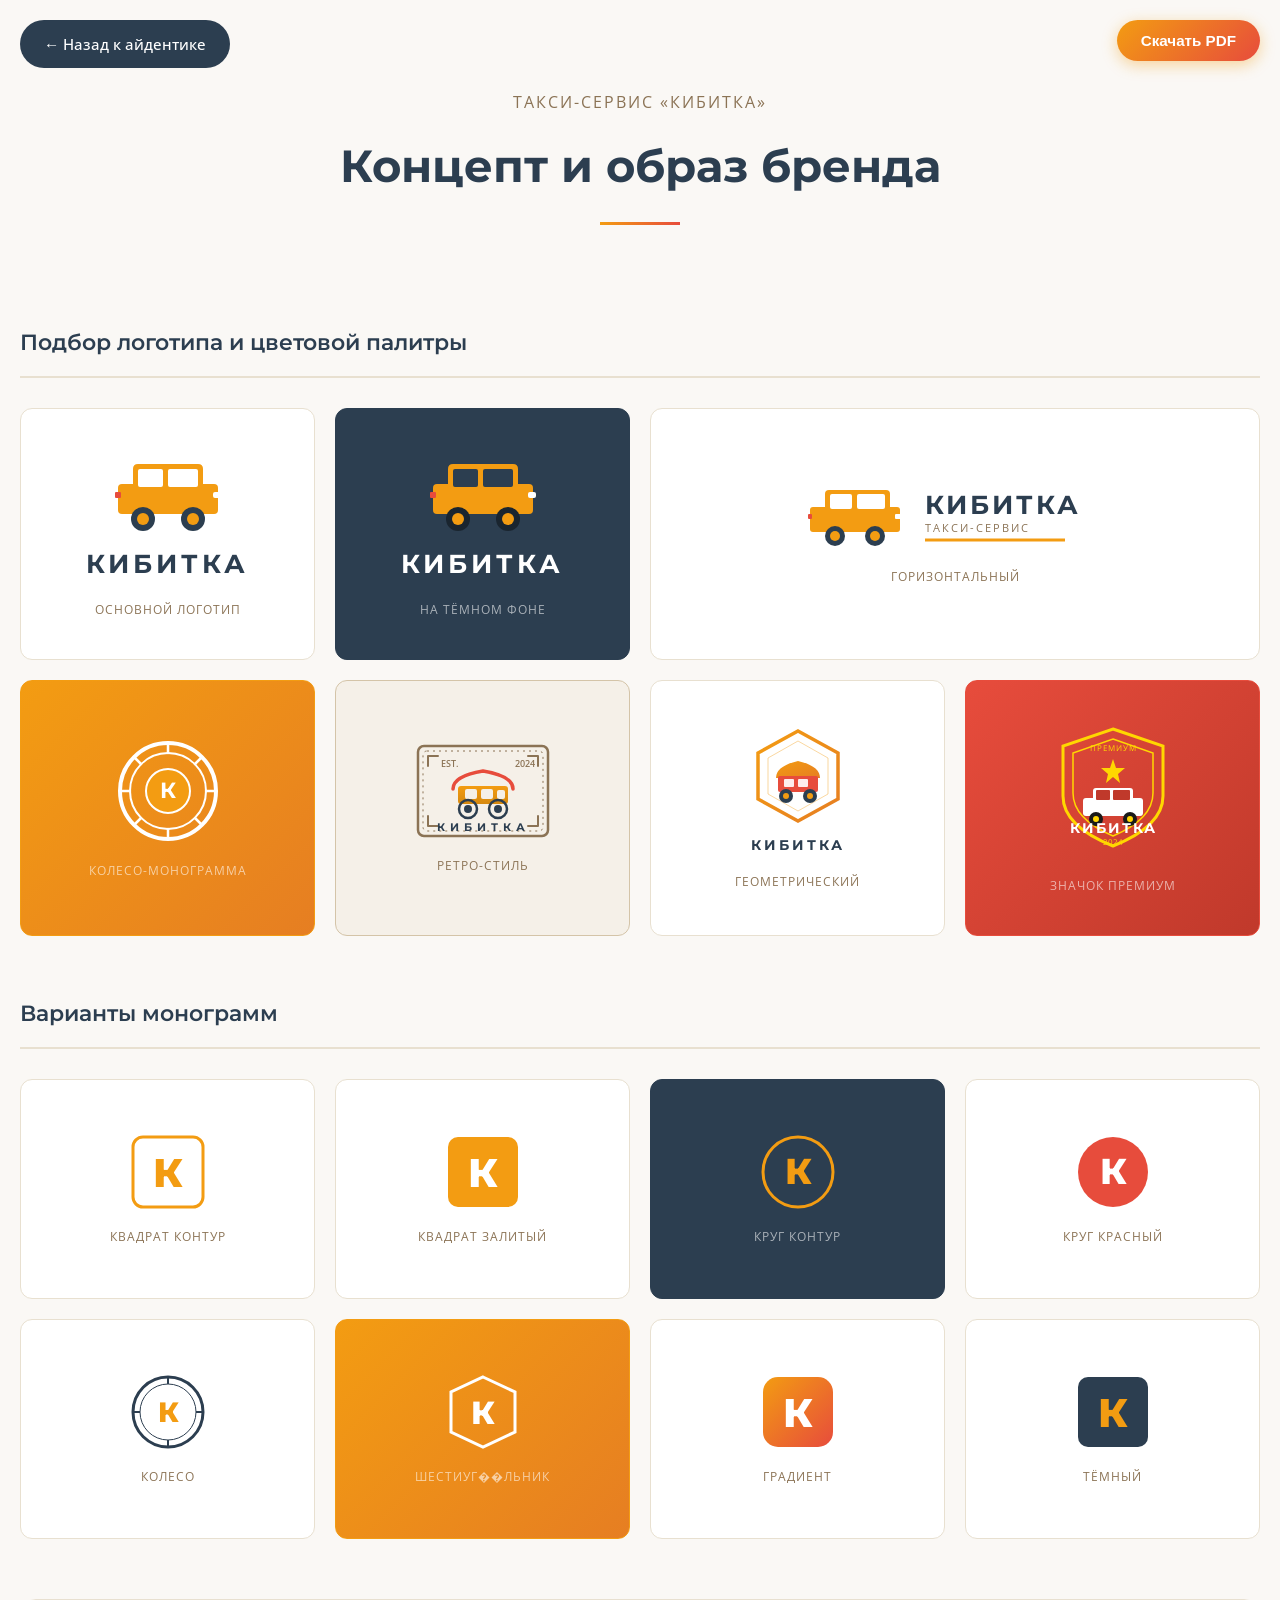
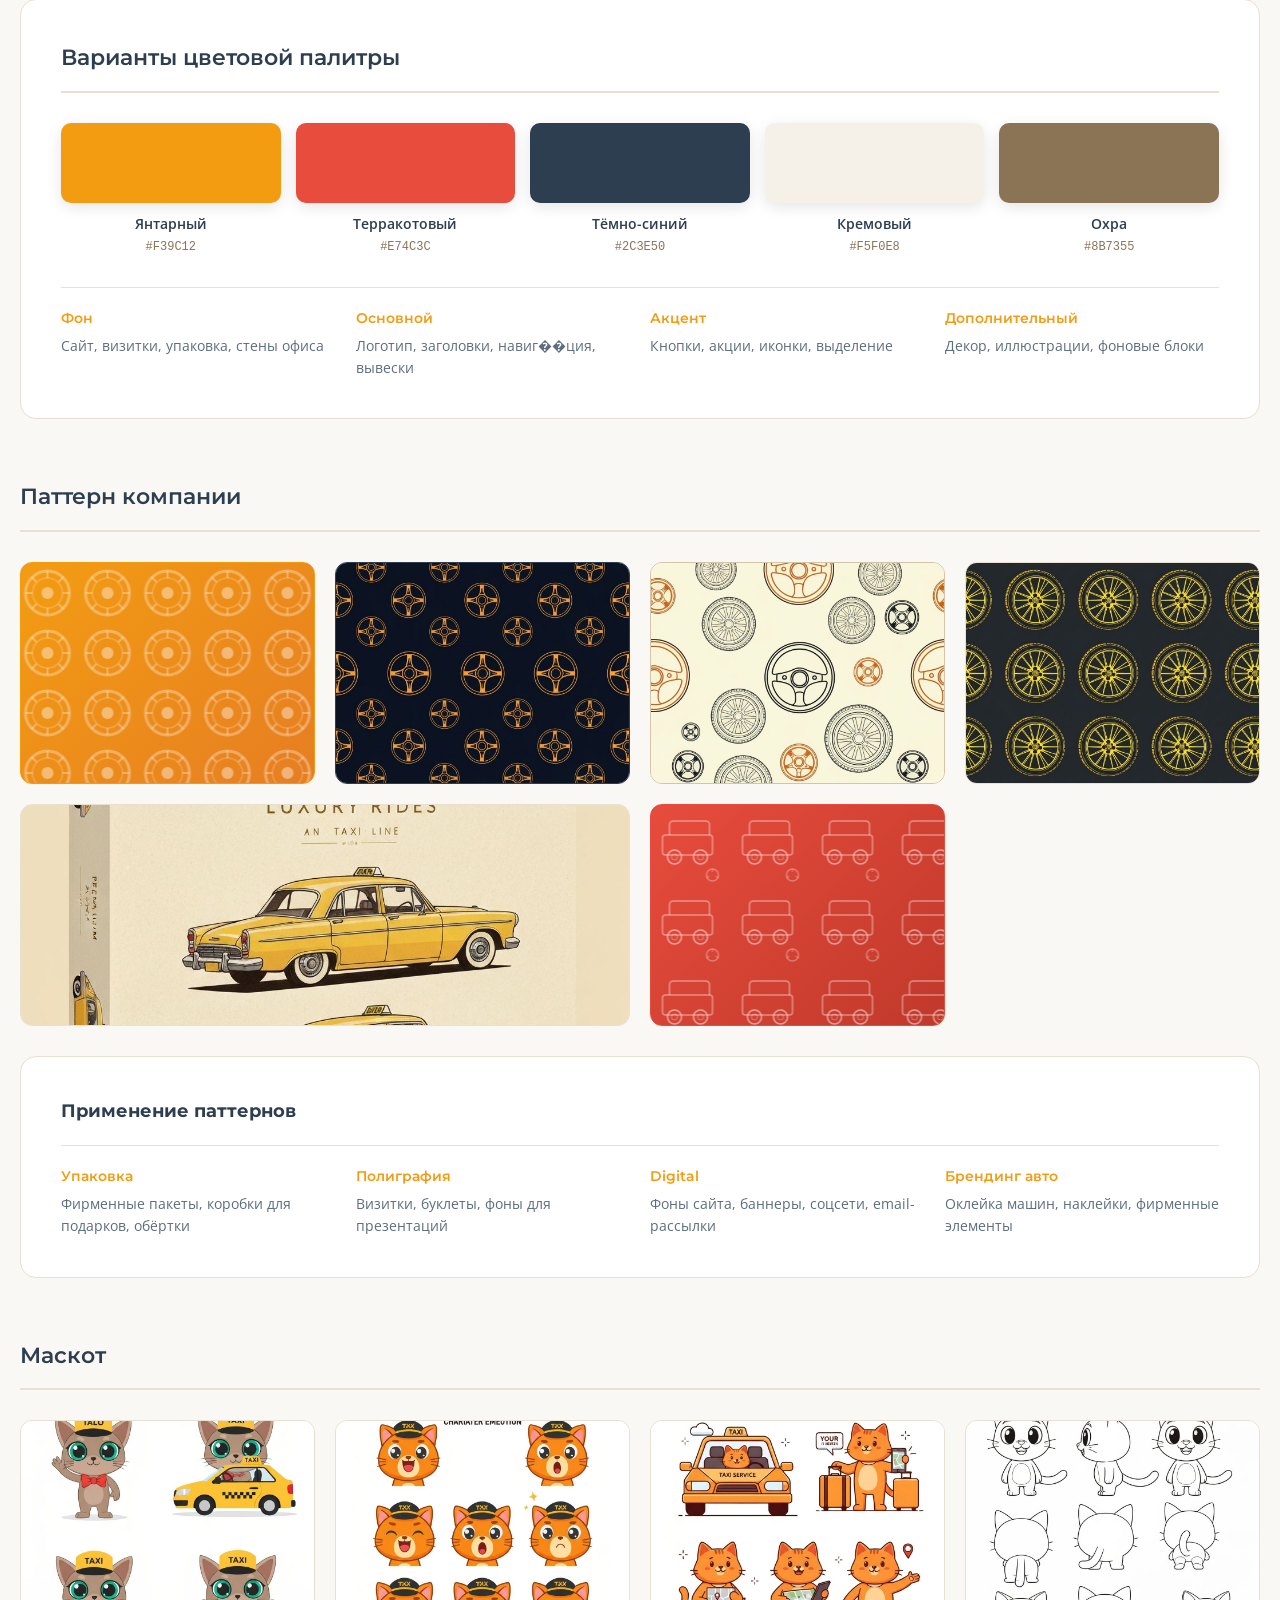
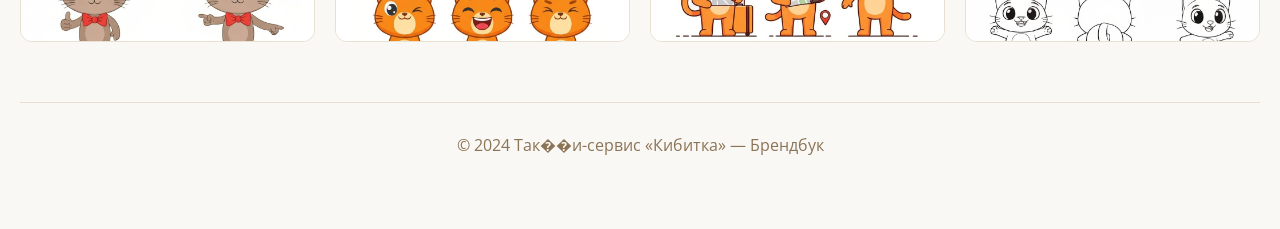
==== public/logo.html @ e994ecc7 "feat: update fifth pattern to retro taxi cabs Introduce vintage yellow-orange taxis with classic roo" ====
<!DOCTYPE html>
<html lang="ru">
<head>
    <meta charset="UTF-8">
    <meta name="viewport" content="width=device-width, initial-scale=1.0">
    <title>Варианты логотипа «Кибитка» — Такси</title>
    <link href="https://fonts.googleapis.com/css2?family=Montserrat:wght@400;600;700;800&family=Open+Sans:wght@400;600&display=swap" rel="stylesheet">
    <style>
        * {
            margin: 0;
            padding: 0;
            box-sizing: border-box;
        }

        body {
            font-family: 'Open Sans', sans-serif;
            background: #faf8f5;
            color: #2c3e50;
            line-height: 1.6;
            min-height: 100vh;
        }

        .container {
            max-width: 1400px;
            margin: 0 auto;
            padding: 40px 20px;
        }

        .header {
            text-align: center;
            padding: 50px 20px;
            margin-bottom: 50px;
        }

        .header-subtitle {
            font-size: 1rem;
            color: #8b7355;
            letter-spacing: 2px;
            text-transform: uppercase;
            margin-bottom: 15px;
        }

        .header h1 {
            font-family: 'Montserrat', sans-serif;
            font-size: 2.8rem;
            font-weight: 700;
            color: #2c3e50;
            margin-bottom: 20px;
        }

        .header-line {
            width: 80px;
            height: 3px;
            background: linear-gradient(90deg, #f39c12, #e74c3c);
            margin: 0 auto;
        }

        .section-title {
            font-family: 'Montserrat', sans-serif;
            font-size: 1.4rem;
            font-weight: 600;
            color: #2c3e50;
            margin-bottom: 30px;
            padding-bottom: 15px;
            border-bottom: 2px solid #e8e0d0;
        }

        .logo-section {
            margin-bottom: 60px;
        }

        .logo-grid {
            display: grid;
            grid-template-columns: repeat(4, 1fr);
            gap: 20px;
        }

        .logo-card {
            background: white;
            border-radius: 12px;
            padding: 40px 30px;
            display: flex;
            flex-direction: column;
            align-items: center;
            justify-content: center;
            min-height: 220px;
            transition: transform 0.3s ease, box-shadow 0.3s ease;
            border: 1px solid #e8e0d0;
        }

        .logo-card:hover {
            transform: translateY(-5px);
            box-shadow: 0 15px 40px rgba(0,0,0,0.1);
        }

        .logo-card.dark {
            background: #2c3e50;
            border-color: #2c3e50;
        }

        .logo-card.orange {
            background: linear-gradient(135deg, #f39c12 0%, #e67e22 100%);
            border-color: #f39c12;
        }

        .logo-card.red {
            background: linear-gradient(135deg, #e74c3c 0%, #c0392b 100%);
            border-color: #e74c3c;
        }

        .logo-card.cream {
            background: #f5f0e8;
            border-color: #d4c4a8;
        }

        .logo-label {
            font-size: 0.75rem;
            color: #8b7355;
            text-transform: uppercase;
            letter-spacing: 1px;
            margin-top: 15px;
            text-align: center;
        }

        .logo-card.dark .logo-label,
        .logo-card.orange .logo-label,
        .logo-card.red .logo-label {
            color: rgba(255,255,255,0.6);
        }

        .logo-card.wide {
            grid-column: span 2;
        }

        .logo-card[style*="overflow: hidden"] {
            position: relative;
        }

        .palette-section {
            margin-bottom: 60px;
            padding: 40px;
            background: white;
            border-radius: 16px;
            border: 1px solid #e8e0d0;
        }

        .palette-grid {
            display: grid;
            grid-template-columns: repeat(5, 1fr);
            gap: 15px;
            margin-bottom: 30px;
        }

        .palette-item {
            text-align: center;
        }

        .palette-color {
            height: 80px;
            border-radius: 10px;
            margin-bottom: 10px;
            box-shadow: 0 4px 15px rgba(0,0,0,0.1);
        }

        .palette-name {
            font-size: 0.85rem;
            font-weight: 600;
            color: #2c3e50;
            margin-bottom: 3px;
        }

        .palette-hex {
            font-size: 0.75rem;
            color: #8b7355;
            font-family: monospace;
        }

        .palette-description {
            display: grid;
            grid-template-columns: repeat(4, 1fr);
            gap: 20px;
            padding-top: 20px;
            border-top: 1px solid #e8e0d0;
        }

        .palette-desc-item h4 {
            font-family: 'Montserrat', sans-serif;
            font-size: 0.85rem;
            font-weight: 600;
            color: #f39c12;
            margin-bottom: 5px;
        }

        .palette-desc-item p {
            font-size: 0.85rem;
            color: #5d6d7e;
        }

        .nav-link {
            position: fixed;
            top: 20px;
            left: 20px;
            background: #2c3e50;
            color: white;
            text-decoration: none;
            padding: 12px 24px;
            border-radius: 30px;
            font-size: 0.95rem;
            font-weight: 500;
            z-index: 1000;
            transition: background 0.2s, transform 0.2s;
        }

        .nav-link:hover {
            background: #34495e;
            transform: translateY(-2px);
        }

        .download-btn {
            position: fixed;
            top: 20px;
            right: 20px;
            background: linear-gradient(135deg, #f39c12, #e74c3c);
            color: white;
            border: none;
            padding: 12px 24px;
            border-radius: 30px;
            font-size: 0.95rem;
            font-weight: 600;
            cursor: pointer;
            box-shadow: 0 4px 15px rgba(243, 156, 18, 0.4);
            z-index: 1000;
            transition: transform 0.2s, box-shadow 0.2s;
        }

        .download-btn:hover {
            transform: translateY(-2px);
            box-shadow: 0 6px 20px rgba(243, 156, 18, 0.5);
        }

        .footer {
            text-align: center;
            padding: 30px;
            margin-top: 40px;
            color: #8b7355;
            border-top: 1px solid #e8e0d0;
        }

        @media (max-width: 1200px) {
            .logo-grid {
                grid-template-columns: repeat(3, 1fr);
            }
        }

        @media (max-width: 900px) {
            .logo-grid {
                grid-template-columns: repeat(2, 1fr);
            }
            .palette-grid {
                grid-template-columns: repeat(3, 1fr);
            }
            .palette-description {
                grid-template-columns: repeat(2, 1fr);
            }
        }

        @media (max-width: 600px) {
            .header h1 {
                font-size: 2rem;
            }
            .logo-grid {
                grid-template-columns: 1fr;
            }
            .logo-card.wide {
                grid-column: span 1;
            }
            .palette-grid {
                grid-template-columns: repeat(2, 1fr);
            }
            .palette-description {
                grid-template-columns: 1fr;
            }
            .nav-link, .download-btn {
                padding: 10px 18px;
                font-size: 0.85rem;
            }
        }

        @media print {
            body {
                background: white;
            }
            .nav-link, .download-btn {
                display: none !important;
            }
            .logo-card, .palette-section {
                break-inside: avoid;
            }
        }
    </style>
</head>
<body>
    <a href="aidentic.html" class="nav-link">← Назад к айдентике</a>
    <button class="download-btn" onclick="window.print()">Скачать PDF</button>

    <div class="container">
        <header class="header">
            <p class="header-subtitle">Такси-сервис «Кибитка»</p>
            <h1>Концепт и образ бренда</h1>
            <div class="header-line"></div>
        </header>

        <!-- Основные логотипы -->
        <section class="logo-section">
            <h2 class="section-title">Подбор логотипа и цветовой палитры</h2>
            
            <div class="logo-grid">
                <!-- 1. Основной логотип - чистый и простой -->
                <div class="logo-card">
                    <svg width="140" height="90" viewBox="0 0 140 90" fill="none" xmlns="http://www.w3.org/2000/svg">
                        <!-- Корпус -->
                        <rect x="20" y="35" width="100" height="30" rx="4" fill="#f39c12"/>
                        <!-- Крыша -->
                        <path d="M35 35 L35 20 Q35 15 40 15 L100 15 Q105 15 105 20 L105 35" fill="#f39c12"/>
                        <!-- Окна -->
                        <rect x="40" y="20" width="25" height="18" rx="2" fill="white"/>
                        <rect x="70" y="20" width="30" height="18" rx="2" fill="white"/>
                        <!-- Разделитель окон -->
                        <line x1="68" y1="20" x2="68" y2="38" stroke="#f39c12" stroke-width="3"/>
                        <!-- Фара -->
                        <rect x="115" y="43" width="8" height="6" rx="2" fill="white"/>
                        <!-- Задний фонарь -->
                        <rect x="17" y="43" width="6" height="6" rx="1" fill="#e74c3c"/>
                        <!-- Колёса -->
                        <circle cx="45" cy="70" r="12" fill="#2c3e50"/>
                        <circle cx="45" cy="70" r="6" fill="#f39c12"/>
                        <circle cx="95" cy="70" r="12" fill="#2c3e50"/>
                        <circle cx="95" cy="70" r="6" fill="#f39c12"/>
                    </svg>
                    <div style="font-family: 'Montserrat', sans-serif; font-weight: 700; font-size: 1.6rem; color: #2c3e50; margin-top: 5px; letter-spacing: 4px;">КИБИТКА</div>
                    <span class="logo-label">Основной логотип</span>
                </div>

                <!-- 2. На тёмном фоне -->
                <div class="logo-card dark">
                    <svg width="140" height="90" viewBox="0 0 140 90" fill="none" xmlns="http://www.w3.org/2000/svg">
                        <!-- Корпус -->
                        <rect x="20" y="35" width="100" height="30" rx="4" fill="#f39c12"/>
                        <!-- Крыша -->
                        <path d="M35 35 L35 20 Q35 15 40 15 L100 15 Q105 15 105 20 L105 35" fill="#f39c12"/>
                        <!-- Окна -->
                        <rect x="40" y="20" width="25" height="18" rx="2" fill="#2c3e50"/>
                        <rect x="70" y="20" width="30" height="18" rx="2" fill="#2c3e50"/>
                        <!-- Разделитель окон -->
                        <line x1="68" y1="20" x2="68" y2="38" stroke="#f39c12" stroke-width="3"/>
                        <!-- Фара -->
                        <rect x="115" y="43" width="8" height="6" rx="2" fill="white"/>
                        <!-- Задний фонарь -->
                        <rect x="17" y="43" width="6" height="6" rx="1" fill="#e74c3c"/>
                        <!-- Колёса -->
                        <circle cx="45" cy="70" r="12" fill="#1a252f"/>
                        <circle cx="45" cy="70" r="6" fill="#f39c12"/>
                        <circle cx="95" cy="70" r="12" fill="#1a252f"/>
                        <circle cx="95" cy="70" r="6" fill="#f39c12"/>
                    </svg>
                    <div style="font-family: 'Montserrat', sans-serif; font-weight: 700; font-size: 1.6rem; color: white; margin-top: 5px; letter-spacing: 4px;">КИБИТКА</div>
                    <span class="logo-label">На тёмном фоне</span>
                </div>

                <!-- 3. Горизонтальный - простой и ровный -->
                <div class="logo-card wide">
                    <svg width="320" height="70" viewBox="0 0 320 70" fill="none" xmlns="http://www.w3.org/2000/svg">
                        <!-- Автомобиль - простые формы -->
                        <!-- Корпус -->
                        <rect x="15" y="25" width="90" height="25" rx="3" fill="#f39c12"/>
                        <!-- Крыша -->
                        <path d="M30 25 L30 12 Q30 8 34 8 L91 8 Q95 8 95 12 L95 25" fill="#f39c12"/>
                        <!-- Окна -->
                        <rect x="35" y="12" width="22" height="15" rx="2" fill="white"/>
                        <rect x="62" y="12" width="28" height="15" rx="2" fill="white"/>
                        <!-- Разделитель окон -->
                        <line x1="60" y1="12" x2="60" y2="27" stroke="#f39c12" stroke-width="3"/>
                        <!-- Фара -->
                        <rect x="100" y="32" width="6" height="5" rx="1" fill="white"/>
                        <!-- Задний фонарь -->
                        <rect x="13" y="32" width="4" height="5" rx="1" fill="#e74c3c"/>
                        <!-- Колёса -->
                        <circle cx="40" cy="54" r="10" fill="#2c3e50"/>
                        <circle cx="40" cy="54" r="5" fill="#f39c12"/>
                        <circle cx="80" cy="54" r="10" fill="#2c3e50"/>
                        <circle cx="80" cy="54" r="5" fill="#f39c12"/>
                        
                        <!-- Текст -->
                        <text x="130" y="32" font-family="Montserrat, sans-serif" font-weight="700" font-size="26" fill="#2c3e50" letter-spacing="3">КИБИТКА</text>
                        <text x="130" y="50" font-family="'Open Sans', sans-serif" font-weight="400" font-size="11" fill="#8b7355" letter-spacing="2">ТАКСИ-СЕРВИС</text>
                        <!-- Линия-акцент -->
                        <line x1="130" y1="58" x2="270" y2="58" stroke="#f39c12" stroke-width="3"/>
                    </svg>
                    <span class="logo-label">Горизонтальный</span>
                </div>

                <!-- 4. Колесо-монограмма - простое и ровное -->
                <div class="logo-card orange">
                    <svg width="110" height="110" viewBox="0 0 110 110" fill="none" xmlns="http://www.w3.org/2000/svg">
                        <!-- Внешний круг - шина -->
                        <circle cx="55" cy="55" r="48" stroke="white" stroke-width="4" fill="none"/>
                        <!-- Обод -->
                        <circle cx="55" cy="55" r="38" stroke="white" stroke-width="2" fill="none"/>
                        <!-- Спицы -->
                        <g stroke="white" stroke-width="2.5" stroke-linecap="round">
                            <line x1="55" y1="7" x2="55" y2="17"/>
                            <line x1="55" y1="93" x2="55" y2="103"/>
                            <line x1="7" y1="55" x2="17" y2="55"/>
                            <line x1="93" y1="55" x2="103" y2="55"/>
                            <line x1="21" y1="21" x2="28" y2="28"/>
                            <line x1="82" y1="82" x2="89" y2="89"/>
                            <line x1="89" y1="21" x2="82" y2="28"/>
                            <line x1="21" y1="89" x2="28" y2="82"/>
                        </g>
                        <!-- Центральная втулка -->
                        <circle cx="55" cy="55" r="22" fill="#f39c12"/>
                        <circle cx="55" cy="55" r="22" stroke="white" stroke-width="2" fill="none"/>
                        <!-- К в центре -->
                        <text x="55" y="62" font-family="Montserrat, sans-serif" font-weight="700" font-size="22" fill="white" text-anchor="middle">К</text>
                    </svg>
                    <span class="logo-label">Колесо-монограмма</span>
                </div>

                <!-- 5. Ретро-стиль - улучшенный -->
                <div class="logo-card cream">
                    <svg width="140" height="100" viewBox="0 0 140 100" fill="none" xmlns="http://www.w3.org/2000/svg">
                        <defs>
                            <linearGradient id="retroGrad" x1="0%" y1="0%" x2="0%" y2="100%">
                                <stop offset="0%" style="stop-color:#f39c12"/>
                                <stop offset="100%" style="stop-color:#d68910"/>
                            </linearGradient>
                        </defs>
                        <!-- Внешняя рамка с орнаментом -->
                        <rect x="5" y="5" width="130" height="90" rx="6" stroke="#8b7355" stroke-width="2.5" fill="none"/>
                        <rect x="10" y="10" width="120" height="80" rx="4" stroke="#8b7355" stroke-width="1" fill="none" stroke-dasharray="2,4"/>
                        <!-- Углы декоративные -->
                        <path d="M15 15 L25 15 M15 15 L15 25" stroke="#8b7355" stroke-width="2" stroke-linecap="round"/>
                        <path d="M125 15 L115 15 M125 15 L125 25" stroke="#8b7355" stroke-width="2" stroke-linecap="round"/>
                        <path d="M15 85 L25 85 M15 85 L15 75" stroke="#8b7355" stroke-width="2" stroke-linecap="round"/>
                        <path d="M125 85 L115 85 M125 85 L125 75" stroke="#8b7355" stroke-width="2" stroke-linecap="round"/>
                        <!-- Est. год -->
                        <text x="28" y="26" font-family="'Open Sans', sans-serif" font-size="9" fill="#8b7355" font-weight="600">EST.</text>
                        <text x="102" y="26" font-family="'Open Sans', sans-serif" font-size="9" fill="#8b7355" font-weight="600">2024</text>
                        <!-- Стилизованный автомобиль -->
                        <path d="M40 48 Q40 35 70 30 Q100 35 100 48" stroke="#e74c3c" stroke-width="3.5" fill="none" stroke-linecap="round"/>
                        <rect x="45" y="45" width="50" height="18" rx="3" fill="url(#retroGrad)"/>
                        <!-- Окна -->
                        <rect x="52" y="48" width="12" height="10" rx="2" fill="#f5f0e8"/>
                        <rect x="68" y="48" width="12" height="10" rx="2" fill="#f5f0e8"/>
                        <rect x="84" y="49" width="8" height="9" rx="2" fill="#f5f0e8"/>
                        <!-- Колёса стилизованные -->
                        <circle cx="55" cy="68" r="9" stroke="#2c3e50" stroke-width="2.5" fill="none"/>
                        <circle cx="55" cy="68" r="4" fill="#2c3e50"/>
                        <circle cx="85" cy="68" r="9" stroke="#2c3e50" stroke-width="2.5" fill="none"/>
                        <circle cx="85" cy="68" r="4" fill="#2c3e50"/>
                        <!-- Название -->
                        <text x="70" y="90" font-family="Montserrat, sans-serif" font-weight="700" font-size="11" fill="#2c3e50" text-anchor="middle" letter-spacing="5">КИБИТКА</text>
                    </svg>
                    <span class="logo-label">Ретро-стиль</span>
                </div>

                <!-- 6. Геометрический - улучшенный -->
                <div class="logo-card">
                    <svg width="100" height="100" viewBox="0 0 100 100" fill="none" xmlns="http://www.w3.org/2000/svg">
                        <defs>
                            <linearGradient id="geoGrad" x1="0%" y1="0%" x2="100%" y2="100%">
                                <stop offset="0%" style="stop-color:#f39c12"/>
                                <stop offset="100%" style="stop-color:#e67e22"/>
                            </linearGradient>
                        </defs>
                        <!-- Шестиугольник -->
                        <polygon points="50,5 90,27 90,73 50,95 10,73 10,27" stroke="url(#geoGrad)" stroke-width="3.5" fill="none"/>
                        <!-- Внутренний шестиугольник -->
                        <polygon points="50,15 80,32 80,68 50,85 20,68 20,32" stroke="#f39c12" stroke-width="1" fill="none" opacity="0.4"/>
                        <!-- Стилизованный авто геометрически -->
                        <path d="M28 52 Q28 40 50 35 Q72 40 72 52" fill="url(#geoGrad)"/>
                        <rect x="30" y="50" width="40" height="16" rx="2" fill="#e74c3c"/>
                        <!-- Окна -->
                        <rect x="36" y="53" width="10" height="8" rx="1" fill="white" opacity="0.9"/>
                        <rect x="50" y="53" width="10" height="8" rx="1" fill="white" opacity="0.9"/>
                        <!-- Колёса -->
                        <circle cx="38" cy="70" r="7" fill="#2c3e50"/>
                        <circle cx="38" cy="70" r="3" fill="#f39c12"/>
                        <circle cx="62" cy="70" r="7" fill="#2c3e50"/>
                        <circle cx="62" cy="70" r="3" fill="#f39c12"/>
                    </svg>
                    <div style="font-family: 'Montserrat', sans-serif; font-weight: 700; font-size: 0.9rem; color: #2c3e50; margin-top: 8px; letter-spacing: 3px;">КИБИТКА</div>
                    <span class="logo-label">Геометрический</span>
                </div>

                <!-- 7. Значок премиум - простой и четкий -->
                <div class="logo-card red">
                    <svg width="120" height="140" viewBox="0 0 120 140" fill="none" xmlns="http://www.w3.org/2000/svg">
                        <!-- Щит - внешний контур -->
                        <path d="M60 8 L110 25 L110 75 Q110 105 60 125 Q10 105 10 75 L10 25 Z" stroke="#ffd700" stroke-width="3" fill="none"/>
                        <!-- Щит - внутренний контур -->
                        <path d="M60 18 L100 32 L100 72 Q100 98 60 115 Q20 98 20 72 L20 32 Z" stroke="#ffd700" stroke-width="1.5" fill="none"/>
                        
                        <!-- Текст сверху -->
                        <text x="60" y="30" font-family="'Open Sans', sans-serif" font-size="8" fill="#ffd700" text-anchor="middle" letter-spacing="1">ПРЕМИУМ</text>
                        
                        <!-- Звезда -->
                        <polygon points="60,38 63,47 72,47 65,53 67,62 60,56 53,62 55,53 48,47 57,47" fill="#ffd700"/>
                        
                        <!-- Автомобиль - простой -->
                        <g transform="translate(25, 62)">
                            <!-- Корпус -->
                            <rect x="5" y="15" width="60" height="18" rx="3" fill="white"/>
                            <!-- Крыша -->
                            <path d="M15 15 L15 8 Q15 5 18 5 L52 5 Q55 5 55 8 L55 15" fill="white"/>
                            <!-- Окна -->
                            <rect x="18" y="7" width="14" height="10" rx="1" fill="#c0392b"/>
                            <rect x="35" y="7" width="17" height="10" rx="1" fill="#c0392b"/>
                            <!-- Разделитель -->
                            <line x1="34" y1="7" x2="34" y2="17" stroke="white" stroke-width="2"/>
                            <!-- Колёса -->
                            <circle cx="18" cy="36" r="7" fill="#1a1a1a"/>
                            <circle cx="18" cy="36" r="3" fill="#ffd700"/>
                            <circle cx="52" cy="36" r="7" fill="#1a1a1a"/>
                            <circle cx="52" cy="36" r="3" fill="#ffd700"/>
                        </g>
                        
                        <!-- Название -->
                        <text x="60" y="112" font-family="Montserrat, sans-serif" font-weight="700" font-size="14" fill="white" text-anchor="middle" letter-spacing="2">КИБИТКА</text>
                        
                        <!-- Год -->
                        <text x="60" y="124" font-family="'Open Sans', sans-serif" font-size="8" fill="#ffd700" text-anchor="middle">2024</text>
                    </svg>
                    <span class="logo-label">Значок премиум</span>
                </div>
            </div>
        </section>

        <!-- Варианты монограм�� -->
        <section class="logo-section">
            <h2 class="section-title">Варианты монограмм</h2>
            
            <div class="logo-grid">
                <!-- Монограмма 1 -->
                <div class="logo-card">
                    <svg width="80" height="80" viewBox="0 0 80 80" fill="none" xmlns="http://www.w3.org/2000/svg">
                        <rect x="5" y="5" width="70" height="70" rx="10" stroke="#f39c12" stroke-width="3" fill="none"/>
                        <text x="40" y="55" font-family="Montserrat, sans-serif" font-weight="800" font-size="40" fill="#f39c12" text-anchor="middle">К</text>
                    </svg>
                    <span class="logo-label">Квадрат контур</span>
                </div>

                <!-- Монограмма 2 -->
                <div class="logo-card">
                    <svg width="80" height="80" viewBox="0 0 80 80" fill="none" xmlns="http://www.w3.org/2000/svg">
                        <rect x="5" y="5" width="70" height="70" rx="10" fill="#f39c12"/>
                        <text x="40" y="55" font-family="Montserrat, sans-serif" font-weight="800" font-size="40" fill="white" text-anchor="middle">К</text>
                    </svg>
                    <span class="logo-label">Квадрат залитый</span>
                </div>

                <!-- Монограмма 3 -->
                <div class="logo-card dark">
                    <svg width="80" height="80" viewBox="0 0 80 80" fill="none" xmlns="http://www.w3.org/2000/svg">
                        <circle cx="40" cy="40" r="35" stroke="#f39c12" stroke-width="3" fill="none"/>
                        <text x="40" y="52" font-family="Montserrat, sans-serif" font-weight="800" font-size="36" fill="#f39c12" text-anchor="middle">К</text>
                    </svg>
                    <span class="logo-label">Круг контур</span>
                </div>

                <!-- Монограмма 4 -->
                <div class="logo-card">
                    <svg width="80" height="80" viewBox="0 0 80 80" fill="none" xmlns="http://www.w3.org/2000/svg">
                        <circle cx="40" cy="40" r="35" fill="#e74c3c"/>
                        <text x="40" y="52" font-family="Montserrat, sans-serif" font-weight="800" font-size="36" fill="white" text-anchor="middle">К</text>
                    </svg>
                    <span class="logo-label">Круг красный</span>
                </div>

                <!-- Монограмма 5 - с колесом -->
                <div class="logo-card">
                    <svg width="80" height="80" viewBox="0 0 80 80" fill="none" xmlns="http://www.w3.org/2000/svg">
                        <!-- Колесо -->
                        <circle cx="40" cy="40" r="35" stroke="#2c3e50" stroke-width="3" fill="none"/>
                        <circle cx="40" cy="40" r="28" stroke="#2c3e50" stroke-width="1" fill="none"/>
                        <!-- Спицы -->
                        <line x1="40" y1="5" x2="40" y2="12" stroke="#2c3e50" stroke-width="2"/>
                        <line x1="40" y1="68" x2="40" y2="75" stroke="#2c3e50" stroke-width="2"/>
                        <line x1="5" y1="40" x2="12" y2="40" stroke="#2c3e50" stroke-width="2"/>
                        <line x1="68" y1="40" x2="75" y2="40" stroke="#2c3e50" stroke-width="2"/>
                        <!-- К -->
                        <text x="40" y="50" font-family="Montserrat, sans-serif" font-weight="800" font-size="28" fill="#f39c12" text-anchor="middle">К</text>
                    </svg>
                    <span class="logo-label">Колесо</span>
                </div>

                <!-- Монограмма 6 - шестиугольник -->
                <div class="logo-card orange">
                    <svg width="80" height="80" viewBox="0 0 80 80" fill="none" xmlns="http://www.w3.org/2000/svg">
                        <polygon points="40,5 72,20 72,60 40,75 8,60 8,20" stroke="white" stroke-width="3" fill="none"/>
                        <text x="40" y="52" font-family="Montserrat, sans-serif" font-weight="800" font-size="32" fill="white" text-anchor="middle">К</text>
                    </svg>
                    <span class="logo-label">Шестиуг��льник</span>
                </div>

                <!-- Монограмма 7 - градиент -->
                <div class="logo-card">
                    <svg width="80" height="80" viewBox="0 0 80 80" fill="none" xmlns="http://www.w3.org/2000/svg">
                        <defs>
                            <linearGradient id="grad1" x1="0%" y1="0%" x2="100%" y2="100%">
                                <stop offset="0%" style="stop-color:#f39c12"/>
                                <stop offset="100%" style="stop-color:#e74c3c"/>
                            </linearGradient>
                        </defs>
                        <rect x="5" y="5" width="70" height="70" rx="15" fill="url(#grad1)"/>
                        <text x="40" y="55" font-family="Montserrat, sans-serif" font-weight="800" font-size="40" fill="white" text-anchor="middle">К</text>
                    </svg>
                    <span class="logo-label">Градиент</span>
                </div>

                <!-- Монограмма 8 - тёмный -->
                <div class="logo-card">
                    <svg width="80" height="80" viewBox="0 0 80 80" fill="none" xmlns="http://www.w3.org/2000/svg">
                        <rect x="5" y="5" width="70" height="70" rx="10" fill="#2c3e50"/>
                        <text x="40" y="55" font-family="Montserrat, sans-serif" font-weight="800" font-size="40" fill="#f39c12" text-anchor="middle">К</text>
                    </svg>
                    <span class="logo-label">Тёмный</span>
                </div>
            </div>
        </section>

        <!-- Color Palette -->
        <section class="palette-section">
            <h2 class="section-title">Варианты цветовой палитры</h2>
            
            <div class="palette-grid">
                <div class="palette-item">
                    <div class="palette-color" style="background: #f39c12;"></div>
                    <div class="palette-name">Янтарный</div>
                    <div class="palette-hex">#F39C12</div>
                </div>
                <div class="palette-item">
                    <div class="palette-color" style="background: #e74c3c;"></div>
                    <div class="palette-name">Терракотовый</div>
                    <div class="palette-hex">#E74C3C</div>
                </div>
                <div class="palette-item">
                    <div class="palette-color" style="background: #2c3e50;"></div>
                    <div class="palette-name">Тёмно-синий</div>
                    <div class="palette-hex">#2C3E50</div>
                </div>
                <div class="palette-item">
                    <div class="palette-color" style="background: #f5f0e8;"></div>
                    <div class="palette-name">Кремовый</div>
                    <div class="palette-hex">#F5F0E8</div>
                </div>
                <div class="palette-item">
                    <div class="palette-color" style="background: #8b7355;"></div>
                    <div class="palette-name">Охра</div>
                    <div class="palette-hex">#8B7355</div>
                </div>
            </div>

            <div class="palette-description">
                <div class="palette-desc-item">
                    <h4>Фон</h4>
                    <p>Сайт, визитки, упаковка, стены офиса</p>
                </div>
                <div class="palette-desc-item">
                    <h4>Основной</h4>
                    <p>Логотип, заголовки, навиг��ция, вывески</p>
                </div>
                <div class="palette-desc-item">
                    <h4>Акцент</h4>
                    <p>Кнопки, акции, иконки, выделение</p>
                </div>
                <div class="palette-desc-item">
                    <h4>Дополнительный</h4>
                    <p>Декор, иллюстрации, фоновые блоки</p>
                </div>
            </div>
        </section>

        <!-- Patterns Section -->
        <section class="logo-section">
            <h2 class="section-title">Паттерн компании</h2>
            
            <div class="logo-grid">
                <!-- Паттерн 1: Колёса на оранжевом фоне -->
                <div class="logo-card orange" style="padding: 0; overflow: hidden;">
                    <svg width="100%" height="220" viewBox="0 0 300 220" preserveAspectRatio="xMidYMid slice" xmlns="http://www.w3.org/2000/svg">
                        <defs>
                            <pattern id="wheelPattern1" x="0" y="0" width="60" height="60" patternUnits="userSpaceOnUse">
                                <!-- Колесо -->
                                <circle cx="30" cy="30" r="22" stroke="rgba(255,255,255,0.3)" stroke-width="3" fill="none"/>
                                <circle cx="30" cy="30" r="15" stroke="rgba(255,255,255,0.2)" stroke-width="1.5" fill="none"/>
                                <circle cx="30" cy="30" r="6" fill="rgba(255,255,255,0.4)"/>
                                <!-- Спицы -->
                                <line x1="30" y1="8" x2="30" y2="15" stroke="rgba(255,255,255,0.3)" stroke-width="2"/>
                                <line x1="30" y1="45" x2="30" y2="52" stroke="rgba(255,255,255,0.3)" stroke-width="2"/>
                                <line x1="8" y1="30" x2="15" y2="30" stroke="rgba(255,255,255,0.3)" stroke-width="2"/>
                                <line x1="45" y1="30" x2="52" y2="30" stroke="rgba(255,255,255,0.3)" stroke-width="2"/>
                                <line x1="14" y1="14" x2="19" y2="19" stroke="rgba(255,255,255,0.3)" stroke-width="2"/>
                                <line x1="41" y1="41" x2="46" y2="46" stroke="rgba(255,255,255,0.3)" stroke-width="2"/>
                                <line x1="46" y1="14" x2="41" y2="19" stroke="rgba(255,255,255,0.3)" stroke-width="2"/>
                                <line x1="14" y1="46" x2="19" y2="41" stroke="rgba(255,255,255,0.3)" stroke-width="2"/>
                            </pattern>
                        </defs>
                        <rect width="100%" height="100%" fill="url(#wheelPattern1)"/>
                    </svg>
                </div>

                <!-- Паттерн 2: Рули на тёмном фоне -->
                <div class="logo-card dark" style="padding: 0; overflow: hidden;">
                    <img src="images/pattern-steering-dark.jpg" alt="Паттерн с рулями на тёмном фоне" style="width: 100%; height: 220px; object-fit: cover;">
                </div>

                <!-- Паттерн 3: Рули и колёса на кремовом -->
                <div class="logo-card cream" style="padding: 0; overflow: hidden;">
                    <img src="images/pattern-wheels-v2.jpg" alt="Паттерн с рулями и колёсами" style="width: 100%; height: 220px; object-fit: cover;">
                </div>

                <!-- Паттерн 4: Геометрические колёса -->
                <div class="logo-card" style="padding: 0; overflow: hidden;">
                    <img src="images/pattern-geometric-v2.jpg" alt="Геометрический паттерн с колёсами" style="width: 100%; height: 220px; object-fit: cover;">
                </div>

                <!-- Паттерн 5: Машинки такси (широкий) -->
                <div class="logo-card wide" style="padding: 0; overflow: hidden;">
                    <img src="images/pattern-taxi-v4.jpg" alt="Паттерн с машинками такси" style="width: 100%; height: 220px; object-fit: cover;">
                </div>

                <!-- Паттерн 6: Контурные элементы на красном -->
                <div class="logo-card red" style="padding: 0; overflow: hidden;">
                    <svg width="100%" height="220" viewBox="0 0 300 220" preserveAspectRatio="xMidYMid slice" xmlns="http://www.w3.org/2000/svg">
                        <defs>
                            <pattern id="outlinePattern" x="0" y="0" width="80" height="80" patternUnits="userSpaceOnUse">
                                <!-- Контурная машинка -->
                                <rect x="15" y="30" width="50" height="20" rx="3" stroke="rgba(255,255,255,0.4)" stroke-width="1.5" fill="none"/>
                                <path d="M22 30 L22 20 Q22 16 26 16 L58 16 Q62 16 62 20 L62 30" stroke="rgba(255,255,255,0.4)" stroke-width="1.5" fill="none"/>
                                <!-- Контурные колёса -->
                                <circle cx="27" cy="52" r="7" stroke="rgba(255,255,255,0.5)" stroke-width="1.5" fill="none"/>
                                <circle cx="27" cy="52" r="3" stroke="rgba(255,255,255,0.3)" stroke-width="1" fill="none"/>
                                <circle cx="53" cy="52" r="7" stroke="rgba(255,255,255,0.5)" stroke-width="1.5" fill="none"/>
                                <circle cx="53" cy="52" r="3" stroke="rgba(255,255,255,0.3)" stroke-width="1" fill="none"/>
                                <!-- Маленький руль -->
                                <circle cx="65" cy="70" r="6" stroke="rgba(255,255,255,0.3)" stroke-width="1.5" fill="none"/>
                                <line x1="65" y1="64" x2="65" y2="67" stroke="rgba(255,255,255,0.3)" stroke-width="1"/>
                                <line x1="59" y1="73" x2="62" y2="71" stroke="rgba(255,255,255,0.3)" stroke-width="1"/>
                                <line x1="71" y1="73" x2="68" y2="71" stroke="rgba(255,255,255,0.3)" stroke-width="1"/>
                            </pattern>
                        </defs>
                        <rect width="100%" height="100%" fill="url(#outlinePattern)"/>
                    </svg>
                </div>
            </div>

            <!-- Описание использования паттернов -->
            <div class="palette-section" style="margin-top: 30px; background: white;">
                <h3 style="font-family: 'Montserrat', sans-serif; font-size: 1.1rem; color: #2c3e50; margin-bottom: 20px;">Применение паттернов</h3>
                <div class="palette-description">
                    <div class="palette-desc-item">
                        <h4>Упаковка</h4>
                        <p>Фирменные пакеты, коробки для подарков, обёртки</p>
                    </div>
                    <div class="palette-desc-item">
                        <h4>Полиграфия</h4>
                        <p>Визитки, буклеты, фоны для презентаций</p>
                    </div>
                    <div class="palette-desc-item">
                        <h4>Digital</h4>
                        <p>Фоны сайта, баннеры, соцсети, email-рассылки</p>
                    </div>
                    <div class="palette-desc-item">
                        <h4>Брендинг авто</h4>
                        <p>Оклейка машин, наклейки, фирменные элементы</p>
                    </div>
                </div>
            </div>
        </section>

        <!-- Mascot Section -->
        <section class="logo-section">
            <h2 class="section-title">Маскот</h2>
            
            <div class="logo-grid">
                <!-- Основной маскот -->
                <div class="logo-card" style="padding: 0; overflow: hidden;">
                    <img src="images/mascot-main.jpg" alt="Основной маскот Кибитка" style="width: 100%; height: 220px; object-fit: cover;">
                </div>

                <!-- Эмоции маскота -->
                <div class="logo-card" style="padding: 0; overflow: hidden;">
                    <img src="images/mascot-emotions.jpg" alt="Эмоции маскота" style="width: 100%; height: 220px; object-fit: cover;">
                </div>

                <!-- Активности маскота -->
                <div class="logo-card" style="padding: 0; overflow: hidden;">
                    <img src="images/mascot-activities.jpg" alt="Маскот в разных ситуациях" style="width: 100%; height: 220px; object-fit: cover;">
                </div>

                <!-- Линейный рисунок -->
                <div class="logo-card" style="padding: 0; overflow: hidden;">
                    <img src="images/mascot-lineart.jpg" alt="Линейный рисунок маскота" style="width: 100%; height: 220px; object-fit: cover;">
                </div>
            </div>
        </section>

        <footer class="footer">
            <p>© 2024 Так��и-сервис «Кибитка» — Брендбук</p>
        </footer>
    </div>
</body>
</html>
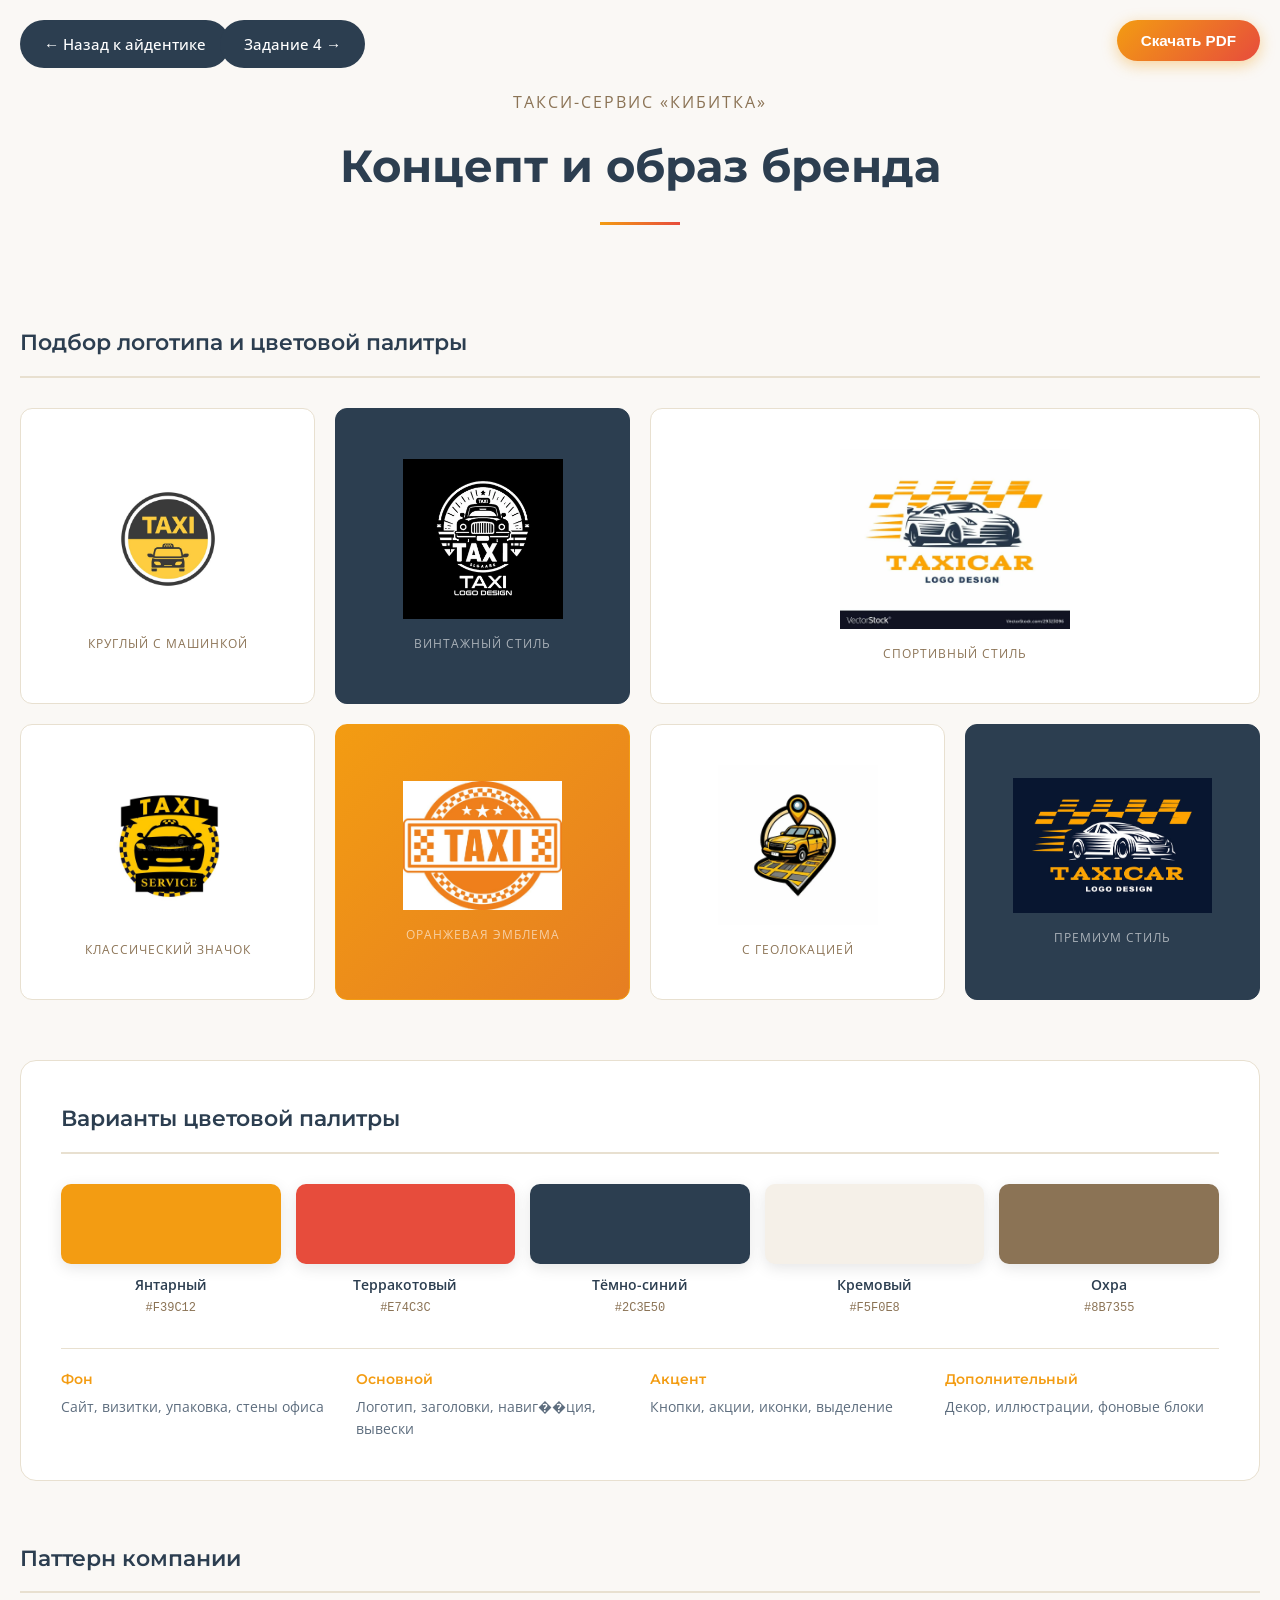
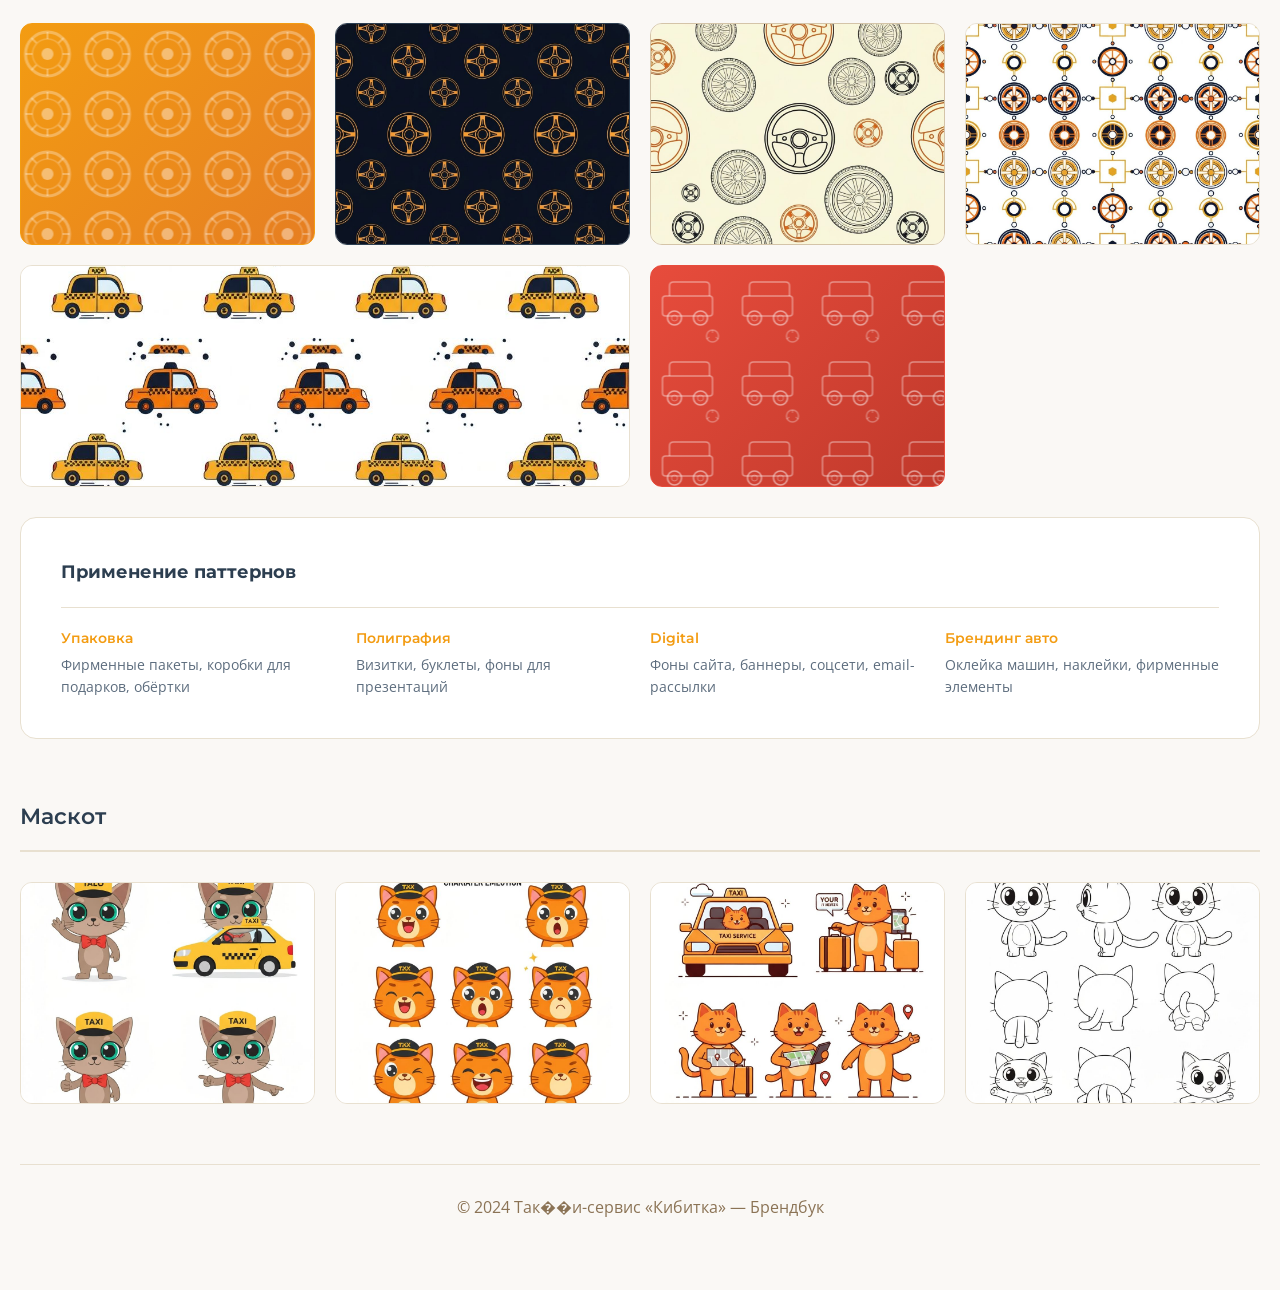
==== commit eac32c54: "feat: update logo.html and create task4.html with new logos Add new logo images and create a separat" ====
--- a/public/logo.html
+++ b/public/logo.html
@@ -301,6 +301,7 @@
 </head>
 <body>
     <a href="aidentic.html" class="nav-link">← Назад к айдентике</a>
+    <a href="task4.html" class="nav-link" style="left: 220px;">Задание 4 →</a>
     <button class="download-btn" onclick="window.print()">Скачать PDF</button>
 
     <div class="container">
@@ -315,319 +316,51 @@
             <h2 class="section-title">Подбор логотипа и цветовой палитры</h2>
             
             <div class="logo-grid">
-                <!-- 1. Основной логотип - чистый и простой -->
+                <!-- 1. Круглый логотип с машинкой -->
                 <div class="logo-card">
-                    <svg width="140" height="90" viewBox="0 0 140 90" fill="none" xmlns="http://www.w3.org/2000/svg">
-                        <!-- Корпус -->
-                        <rect x="20" y="35" width="100" height="30" rx="4" fill="#f39c12"/>
-                        <!-- Крыша -->
-                        <path d="M35 35 L35 20 Q35 15 40 15 L100 15 Q105 15 105 20 L105 35" fill="#f39c12"/>
-                        <!-- Окна -->
-                        <rect x="40" y="20" width="25" height="18" rx="2" fill="white"/>
-                        <rect x="70" y="20" width="30" height="18" rx="2" fill="white"/>
-                        <!-- Разделитель окон -->
-                        <line x1="68" y1="20" x2="68" y2="38" stroke="#f39c12" stroke-width="3"/>
-                        <!-- Фара -->
-                        <rect x="115" y="43" width="8" height="6" rx="2" fill="white"/>
-                        <!-- Задний фонарь -->
-                        <rect x="17" y="43" width="6" height="6" rx="1" fill="#e74c3c"/>
-                        <!-- Колёса -->
-                        <circle cx="45" cy="70" r="12" fill="#2c3e50"/>
-                        <circle cx="45" cy="70" r="6" fill="#f39c12"/>
-                        <circle cx="95" cy="70" r="12" fill="#2c3e50"/>
-                        <circle cx="95" cy="70" r="6" fill="#f39c12"/>
-                    </svg>
-                    <div style="font-family: 'Montserrat', sans-serif; font-weight: 700; font-size: 1.6rem; color: #2c3e50; margin-top: 5px; letter-spacing: 4px;">КИБИТКА</div>
-                    <span class="logo-label">Основной логотип</span>
-                </div>
-
-                <!-- 2. На тёмном фоне -->
+                    <img src="images/new-logo-1.png" alt="Круглый логотип такси" style="max-width: 160px; max-height: 160px; object-fit: contain;">
+                    <span class="logo-label">Круглый с машинкой</span>
+                </div>
+
+                <!-- 2. Винтажный на тёмном -->
                 <div class="logo-card dark">
-                    <svg width="140" height="90" viewBox="0 0 140 90" fill="none" xmlns="http://www.w3.org/2000/svg">
-                        <!-- Корпус -->
-                        <rect x="20" y="35" width="100" height="30" rx="4" fill="#f39c12"/>
-                        <!-- Крыша -->
-                        <path d="M35 35 L35 20 Q35 15 40 15 L100 15 Q105 15 105 20 L105 35" fill="#f39c12"/>
-                        <!-- Окна -->
-                        <rect x="40" y="20" width="25" height="18" rx="2" fill="#2c3e50"/>
-                        <rect x="70" y="20" width="30" height="18" rx="2" fill="#2c3e50"/>
-                        <!-- Разделитель окон -->
-                        <line x1="68" y1="20" x2="68" y2="38" stroke="#f39c12" stroke-width="3"/>
-                        <!-- Фара -->
-                        <rect x="115" y="43" width="8" height="6" rx="2" fill="white"/>
-                        <!-- Задний фонарь -->
-                        <rect x="17" y="43" width="6" height="6" rx="1" fill="#e74c3c"/>
-                        <!-- Колёса -->
-                        <circle cx="45" cy="70" r="12" fill="#1a252f"/>
-                        <circle cx="45" cy="70" r="6" fill="#f39c12"/>
-                        <circle cx="95" cy="70" r="12" fill="#1a252f"/>
-                        <circle cx="95" cy="70" r="6" fill="#f39c12"/>
-                    </svg>
-                    <div style="font-family: 'Montserrat', sans-serif; font-weight: 700; font-size: 1.6rem; color: white; margin-top: 5px; letter-spacing: 4px;">КИБИТКА</div>
-                    <span class="logo-label">На тёмном фоне</span>
-                </div>
-
-                <!-- 3. Горизонтальный - простой и ровный -->
+                    <img src="images/new-logo-2.png" alt="Винтажный логотип такси" style="max-width: 160px; max-height: 160px; object-fit: contain;">
+                    <span class="logo-label">Винтажный стиль</span>
+                </div>
+
+                <!-- 3. Спортивный с клетчатым флагом -->
                 <div class="logo-card wide">
-                    <svg width="320" height="70" viewBox="0 0 320 70" fill="none" xmlns="http://www.w3.org/2000/svg">
-                        <!-- Автомобиль - простые формы -->
-                        <!-- Корпус -->
-                        <rect x="15" y="25" width="90" height="25" rx="3" fill="#f39c12"/>
-                        <!-- Крыша -->
-                        <path d="M30 25 L30 12 Q30 8 34 8 L91 8 Q95 8 95 12 L95 25" fill="#f39c12"/>
-                        <!-- Окна -->
-                        <rect x="35" y="12" width="22" height="15" rx="2" fill="white"/>
-                        <rect x="62" y="12" width="28" height="15" rx="2" fill="white"/>
-                        <!-- Разделитель окон -->
-                        <line x1="60" y1="12" x2="60" y2="27" stroke="#f39c12" stroke-width="3"/>
-                        <!-- Фара -->
-                        <rect x="100" y="32" width="6" height="5" rx="1" fill="white"/>
-                        <!-- Задний фонарь -->
-                        <rect x="13" y="32" width="4" height="5" rx="1" fill="#e74c3c"/>
-                        <!-- Колёса -->
-                        <circle cx="40" cy="54" r="10" fill="#2c3e50"/>
-                        <circle cx="40" cy="54" r="5" fill="#f39c12"/>
-                        <circle cx="80" cy="54" r="10" fill="#2c3e50"/>
-                        <circle cx="80" cy="54" r="5" fill="#f39c12"/>
-                        
-                        <!-- Текст -->
-                        <text x="130" y="32" font-family="Montserrat, sans-serif" font-weight="700" font-size="26" fill="#2c3e50" letter-spacing="3">КИБИТКА</text>
-                        <text x="130" y="50" font-family="'Open Sans', sans-serif" font-weight="400" font-size="11" fill="#8b7355" letter-spacing="2">ТАКСИ-СЕРВИС</text>
-                        <!-- Линия-акцент -->
-                        <line x1="130" y1="58" x2="270" y2="58" stroke="#f39c12" stroke-width="3"/>
-                    </svg>
-                    <span class="logo-label">Горизонтальный</span>
-                </div>
-
-                <!-- 4. Колесо-монограмма - простое и ровное -->
+                    <img src="images/new-logo-3.png" alt="Спортивный логотип такси" style="max-width: 280px; max-height: 180px; object-fit: contain;">
+                    <span class="logo-label">Спортивный стиль</span>
+                </div>
+
+                <!-- 4. Классический значок -->
+                <div class="logo-card">
+                    <img src="images/new-logo-4.png" alt="Классический значок такси" style="max-width: 160px; max-height: 160px; object-fit: contain;">
+                    <span class="logo-label">Классический значок</span>
+                </div>
+
+                <!-- 5. Оранжевая эмблема -->
                 <div class="logo-card orange">
-                    <svg width="110" height="110" viewBox="0 0 110 110" fill="none" xmlns="http://www.w3.org/2000/svg">
-                        <!-- Внешний круг - шина -->
-                        <circle cx="55" cy="55" r="48" stroke="white" stroke-width="4" fill="none"/>
-                        <!-- Обод -->
-                        <circle cx="55" cy="55" r="38" stroke="white" stroke-width="2" fill="none"/>
-                        <!-- Спицы -->
-                        <g stroke="white" stroke-width="2.5" stroke-linecap="round">
-                            <line x1="55" y1="7" x2="55" y2="17"/>
-                            <line x1="55" y1="93" x2="55" y2="103"/>
-                            <line x1="7" y1="55" x2="17" y2="55"/>
-                            <line x1="93" y1="55" x2="103" y2="55"/>
-                            <line x1="21" y1="21" x2="28" y2="28"/>
-                            <line x1="82" y1="82" x2="89" y2="89"/>
-                            <line x1="89" y1="21" x2="82" y2="28"/>
-                            <line x1="21" y1="89" x2="28" y2="82"/>
-                        </g>
-                        <!-- Центральная втулка -->
-                        <circle cx="55" cy="55" r="22" fill="#f39c12"/>
-                        <circle cx="55" cy="55" r="22" stroke="white" stroke-width="2" fill="none"/>
-                        <!-- К в центре -->
-                        <text x="55" y="62" font-family="Montserrat, sans-serif" font-weight="700" font-size="22" fill="white" text-anchor="middle">К</text>
-                    </svg>
-                    <span class="logo-label">Колесо-монограмма</span>
-                </div>
-
-                <!-- 5. Ретро-стиль - улучшенный -->
-                <div class="logo-card cream">
-                    <svg width="140" height="100" viewBox="0 0 140 100" fill="none" xmlns="http://www.w3.org/2000/svg">
-                        <defs>
-                            <linearGradient id="retroGrad" x1="0%" y1="0%" x2="0%" y2="100%">
-                                <stop offset="0%" style="stop-color:#f39c12"/>
-                                <stop offset="100%" style="stop-color:#d68910"/>
-                            </linearGradient>
-                        </defs>
-                        <!-- Внешняя рамка с орнаментом -->
-                        <rect x="5" y="5" width="130" height="90" rx="6" stroke="#8b7355" stroke-width="2.5" fill="none"/>
-                        <rect x="10" y="10" width="120" height="80" rx="4" stroke="#8b7355" stroke-width="1" fill="none" stroke-dasharray="2,4"/>
-                        <!-- Углы декоративные -->
-                        <path d="M15 15 L25 15 M15 15 L15 25" stroke="#8b7355" stroke-width="2" stroke-linecap="round"/>
-                        <path d="M125 15 L115 15 M125 15 L125 25" stroke="#8b7355" stroke-width="2" stroke-linecap="round"/>
-                        <path d="M15 85 L25 85 M15 85 L15 75" stroke="#8b7355" stroke-width="2" stroke-linecap="round"/>
-                        <path d="M125 85 L115 85 M125 85 L125 75" stroke="#8b7355" stroke-width="2" stroke-linecap="round"/>
-                        <!-- Est. год -->
-                        <text x="28" y="26" font-family="'Open Sans', sans-serif" font-size="9" fill="#8b7355" font-weight="600">EST.</text>
-                        <text x="102" y="26" font-family="'Open Sans', sans-serif" font-size="9" fill="#8b7355" font-weight="600">2024</text>
-                        <!-- Стилизованный автомобиль -->
-                        <path d="M40 48 Q40 35 70 30 Q100 35 100 48" stroke="#e74c3c" stroke-width="3.5" fill="none" stroke-linecap="round"/>
-                        <rect x="45" y="45" width="50" height="18" rx="3" fill="url(#retroGrad)"/>
-                        <!-- Окна -->
-                        <rect x="52" y="48" width="12" height="10" rx="2" fill="#f5f0e8"/>
-                        <rect x="68" y="48" width="12" height="10" rx="2" fill="#f5f0e8"/>
-                        <rect x="84" y="49" width="8" height="9" rx="2" fill="#f5f0e8"/>
-                        <!-- Колёса стилизованные -->
-                        <circle cx="55" cy="68" r="9" stroke="#2c3e50" stroke-width="2.5" fill="none"/>
-                        <circle cx="55" cy="68" r="4" fill="#2c3e50"/>
-                        <circle cx="85" cy="68" r="9" stroke="#2c3e50" stroke-width="2.5" fill="none"/>
-                        <circle cx="85" cy="68" r="4" fill="#2c3e50"/>
-                        <!-- Название -->
-                        <text x="70" y="90" font-family="Montserrat, sans-serif" font-weight="700" font-size="11" fill="#2c3e50" text-anchor="middle" letter-spacing="5">КИБИТКА</text>
-                    </svg>
-                    <span class="logo-label">Ретро-стиль</span>
-                </div>
-
-                <!-- 6. Геометрический - улучшенный -->
+                    <img src="images/new-logo-5.png" alt="Оранжевая эмблема такси" style="max-width: 160px; max-height: 160px; object-fit: contain;">
+                    <span class="logo-label">Оранжевая эмблема</span>
+                </div>
+
+                <!-- 6. С маркером геолокации -->
                 <div class="logo-card">
-                    <svg width="100" height="100" viewBox="0 0 100 100" fill="none" xmlns="http://www.w3.org/2000/svg">
-                        <defs>
-                            <linearGradient id="geoGrad" x1="0%" y1="0%" x2="100%" y2="100%">
-                                <stop offset="0%" style="stop-color:#f39c12"/>
-                                <stop offset="100%" style="stop-color:#e67e22"/>
-                            </linearGradient>
-                        </defs>
-                        <!-- Шестиугольник -->
-                        <polygon points="50,5 90,27 90,73 50,95 10,73 10,27" stroke="url(#geoGrad)" stroke-width="3.5" fill="none"/>
-                        <!-- Внутренний шестиугольник -->
-                        <polygon points="50,15 80,32 80,68 50,85 20,68 20,32" stroke="#f39c12" stroke-width="1" fill="none" opacity="0.4"/>
-                        <!-- Стилизованный авто геометрически -->
-                        <path d="M28 52 Q28 40 50 35 Q72 40 72 52" fill="url(#geoGrad)"/>
-                        <rect x="30" y="50" width="40" height="16" rx="2" fill="#e74c3c"/>
-                        <!-- Окна -->
-                        <rect x="36" y="53" width="10" height="8" rx="1" fill="white" opacity="0.9"/>
-                        <rect x="50" y="53" width="10" height="8" rx="1" fill="white" opacity="0.9"/>
-                        <!-- Колёса -->
-                        <circle cx="38" cy="70" r="7" fill="#2c3e50"/>
-                        <circle cx="38" cy="70" r="3" fill="#f39c12"/>
-                        <circle cx="62" cy="70" r="7" fill="#2c3e50"/>
-                        <circle cx="62" cy="70" r="3" fill="#f39c12"/>
-                    </svg>
-                    <div style="font-family: 'Montserrat', sans-serif; font-weight: 700; font-size: 0.9rem; color: #2c3e50; margin-top: 8px; letter-spacing: 3px;">КИБИТКА</div>
-                    <span class="logo-label">Геометрический</span>
-                </div>
-
-                <!-- 7. Значок премиум - простой и четкий -->
-                <div class="logo-card red">
-                    <svg width="120" height="140" viewBox="0 0 120 140" fill="none" xmlns="http://www.w3.org/2000/svg">
-                        <!-- Щит - внешний контур -->
-                        <path d="M60 8 L110 25 L110 75 Q110 105 60 125 Q10 105 10 75 L10 25 Z" stroke="#ffd700" stroke-width="3" fill="none"/>
-                        <!-- Щит - внутренний контур -->
-                        <path d="M60 18 L100 32 L100 72 Q100 98 60 115 Q20 98 20 72 L20 32 Z" stroke="#ffd700" stroke-width="1.5" fill="none"/>
-                        
-                        <!-- Текст сверху -->
-                        <text x="60" y="30" font-family="'Open Sans', sans-serif" font-size="8" fill="#ffd700" text-anchor="middle" letter-spacing="1">ПРЕМИУМ</text>
-                        
-                        <!-- Звезда -->
-                        <polygon points="60,38 63,47 72,47 65,53 67,62 60,56 53,62 55,53 48,47 57,47" fill="#ffd700"/>
-                        
-                        <!-- Автомобиль - простой -->
-                        <g transform="translate(25, 62)">
-                            <!-- Корпус -->
-                            <rect x="5" y="15" width="60" height="18" rx="3" fill="white"/>
-                            <!-- Крыша -->
-                            <path d="M15 15 L15 8 Q15 5 18 5 L52 5 Q55 5 55 8 L55 15" fill="white"/>
-                            <!-- Окна -->
-                            <rect x="18" y="7" width="14" height="10" rx="1" fill="#c0392b"/>
-                            <rect x="35" y="7" width="17" height="10" rx="1" fill="#c0392b"/>
-                            <!-- Разделитель -->
-                            <line x1="34" y1="7" x2="34" y2="17" stroke="white" stroke-width="2"/>
-                            <!-- Колёса -->
-                            <circle cx="18" cy="36" r="7" fill="#1a1a1a"/>
-                            <circle cx="18" cy="36" r="3" fill="#ffd700"/>
-                            <circle cx="52" cy="36" r="7" fill="#1a1a1a"/>
-                            <circle cx="52" cy="36" r="3" fill="#ffd700"/>
-                        </g>
-                        
-                        <!-- Название -->
-                        <text x="60" y="112" font-family="Montserrat, sans-serif" font-weight="700" font-size="14" fill="white" text-anchor="middle" letter-spacing="2">КИБИТКА</text>
-                        
-                        <!-- Год -->
-                        <text x="60" y="124" font-family="'Open Sans', sans-serif" font-size="8" fill="#ffd700" text-anchor="middle">2024</text>
-                    </svg>
-                    <span class="logo-label">Значок премиум</span>
+                    <img src="images/new-logo-6.png" alt="Логотип с геолокацией" style="max-width: 160px; max-height: 160px; object-fit: contain;">
+                    <span class="logo-label">С геолокацией</span>
+                </div>
+
+                <!-- 7. Премиум на тёмном -->
+                <div class="logo-card dark">
+                    <img src="images/new-logo-7.png" alt="Премиум логотип такси" style="max-width: 200px; max-height: 160px; object-fit: contain;">
+                    <span class="logo-label">Премиум стиль</span>
                 </div>
             </div>
         </section>
 
-        <!-- Варианты монограм�� -->
-        <section class="logo-section">
-            <h2 class="section-title">Варианты монограмм</h2>
-            
-            <div class="logo-grid">
-                <!-- Монограмма 1 -->
-                <div class="logo-card">
-                    <svg width="80" height="80" viewBox="0 0 80 80" fill="none" xmlns="http://www.w3.org/2000/svg">
-                        <rect x="5" y="5" width="70" height="70" rx="10" stroke="#f39c12" stroke-width="3" fill="none"/>
-                        <text x="40" y="55" font-family="Montserrat, sans-serif" font-weight="800" font-size="40" fill="#f39c12" text-anchor="middle">К</text>
-                    </svg>
-                    <span class="logo-label">Квадрат контур</span>
-                </div>
-
-                <!-- Монограмма 2 -->
-                <div class="logo-card">
-                    <svg width="80" height="80" viewBox="0 0 80 80" fill="none" xmlns="http://www.w3.org/2000/svg">
-                        <rect x="5" y="5" width="70" height="70" rx="10" fill="#f39c12"/>
-                        <text x="40" y="55" font-family="Montserrat, sans-serif" font-weight="800" font-size="40" fill="white" text-anchor="middle">К</text>
-                    </svg>
-                    <span class="logo-label">Квадрат залитый</span>
-                </div>
-
-                <!-- Монограмма 3 -->
-                <div class="logo-card dark">
-                    <svg width="80" height="80" viewBox="0 0 80 80" fill="none" xmlns="http://www.w3.org/2000/svg">
-                        <circle cx="40" cy="40" r="35" stroke="#f39c12" stroke-width="3" fill="none"/>
-                        <text x="40" y="52" font-family="Montserrat, sans-serif" font-weight="800" font-size="36" fill="#f39c12" text-anchor="middle">К</text>
-                    </svg>
-                    <span class="logo-label">Круг контур</span>
-                </div>
-
-                <!-- Монограмма 4 -->
-                <div class="logo-card">
-                    <svg width="80" height="80" viewBox="0 0 80 80" fill="none" xmlns="http://www.w3.org/2000/svg">
-                        <circle cx="40" cy="40" r="35" fill="#e74c3c"/>
-                        <text x="40" y="52" font-family="Montserrat, sans-serif" font-weight="800" font-size="36" fill="white" text-anchor="middle">К</text>
-                    </svg>
-                    <span class="logo-label">Круг красный</span>
-                </div>
-
-                <!-- Монограмма 5 - с колесом -->
-                <div class="logo-card">
-                    <svg width="80" height="80" viewBox="0 0 80 80" fill="none" xmlns="http://www.w3.org/2000/svg">
-                        <!-- Колесо -->
-                        <circle cx="40" cy="40" r="35" stroke="#2c3e50" stroke-width="3" fill="none"/>
-                        <circle cx="40" cy="40" r="28" stroke="#2c3e50" stroke-width="1" fill="none"/>
-                        <!-- Спицы -->
-                        <line x1="40" y1="5" x2="40" y2="12" stroke="#2c3e50" stroke-width="2"/>
-                        <line x1="40" y1="68" x2="40" y2="75" stroke="#2c3e50" stroke-width="2"/>
-                        <line x1="5" y1="40" x2="12" y2="40" stroke="#2c3e50" stroke-width="2"/>
-                        <line x1="68" y1="40" x2="75" y2="40" stroke="#2c3e50" stroke-width="2"/>
-                        <!-- К -->
-                        <text x="40" y="50" font-family="Montserrat, sans-serif" font-weight="800" font-size="28" fill="#f39c12" text-anchor="middle">К</text>
-                    </svg>
-                    <span class="logo-label">Колесо</span>
-                </div>
-
-                <!-- Монограмма 6 - шестиугольник -->
-                <div class="logo-card orange">
-                    <svg width="80" height="80" viewBox="0 0 80 80" fill="none" xmlns="http://www.w3.org/2000/svg">
-                        <polygon points="40,5 72,20 72,60 40,75 8,60 8,20" stroke="white" stroke-width="3" fill="none"/>
-                        <text x="40" y="52" font-family="Montserrat, sans-serif" font-weight="800" font-size="32" fill="white" text-anchor="middle">К</text>
-                    </svg>
-                    <span class="logo-label">Шестиуг��льник</span>
-                </div>
-
-                <!-- Монограмма 7 - градиент -->
-                <div class="logo-card">
-                    <svg width="80" height="80" viewBox="0 0 80 80" fill="none" xmlns="http://www.w3.org/2000/svg">
-                        <defs>
-                            <linearGradient id="grad1" x1="0%" y1="0%" x2="100%" y2="100%">
-                                <stop offset="0%" style="stop-color:#f39c12"/>
-                                <stop offset="100%" style="stop-color:#e74c3c"/>
-                            </linearGradient>
-                        </defs>
-                        <rect x="5" y="5" width="70" height="70" rx="15" fill="url(#grad1)"/>
-                        <text x="40" y="55" font-family="Montserrat, sans-serif" font-weight="800" font-size="40" fill="white" text-anchor="middle">К</text>
-                    </svg>
-                    <span class="logo-label">Градиент</span>
-                </div>
-
-                <!-- Монограмма 8 - тёмный -->
-                <div class="logo-card">
-                    <svg width="80" height="80" viewBox="0 0 80 80" fill="none" xmlns="http://www.w3.org/2000/svg">
-                        <rect x="5" y="5" width="70" height="70" rx="10" fill="#2c3e50"/>
-                        <text x="40" y="55" font-family="Montserrat, sans-serif" font-weight="800" font-size="40" fill="#f39c12" text-anchor="middle">К</text>
-                    </svg>
-                    <span class="logo-label">Тёмный</span>
-                </div>
-            </div>
-        </section>
+
 
         <!-- Color Palette -->
         <section class="palette-section">
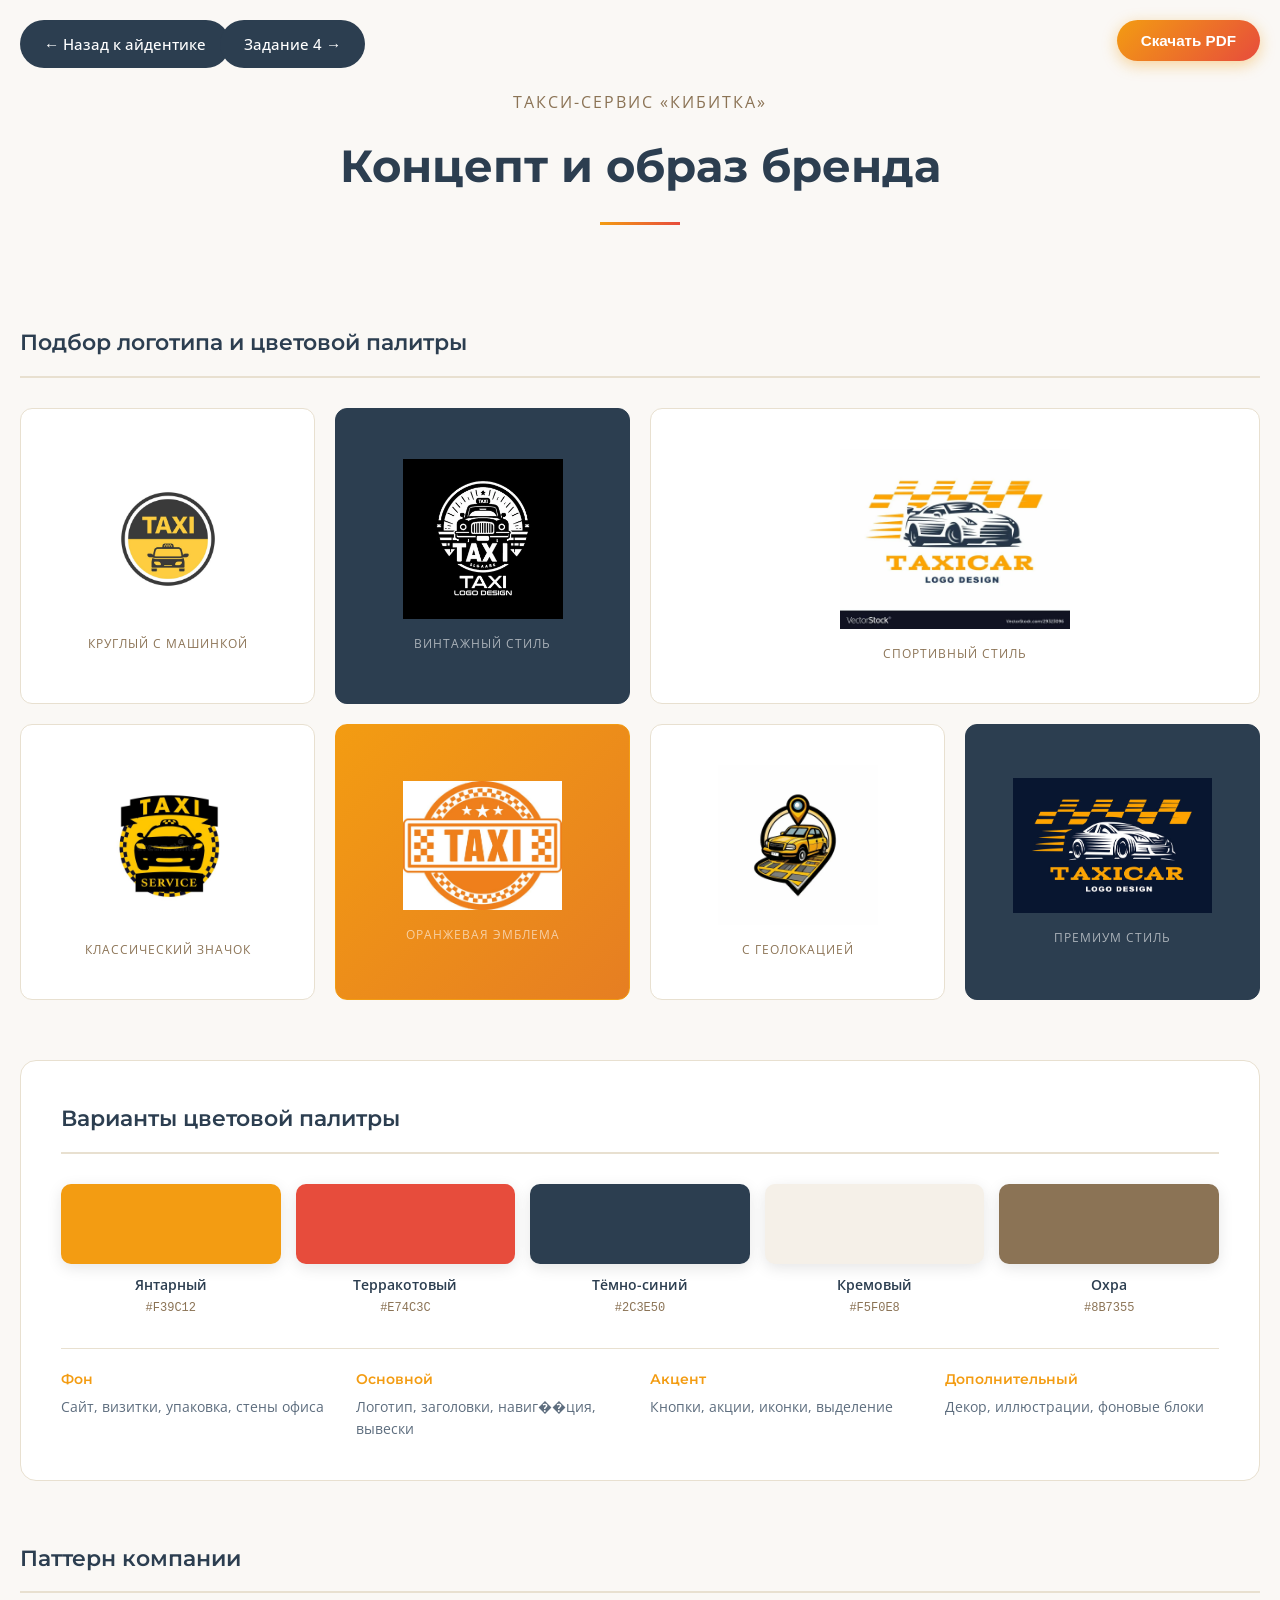
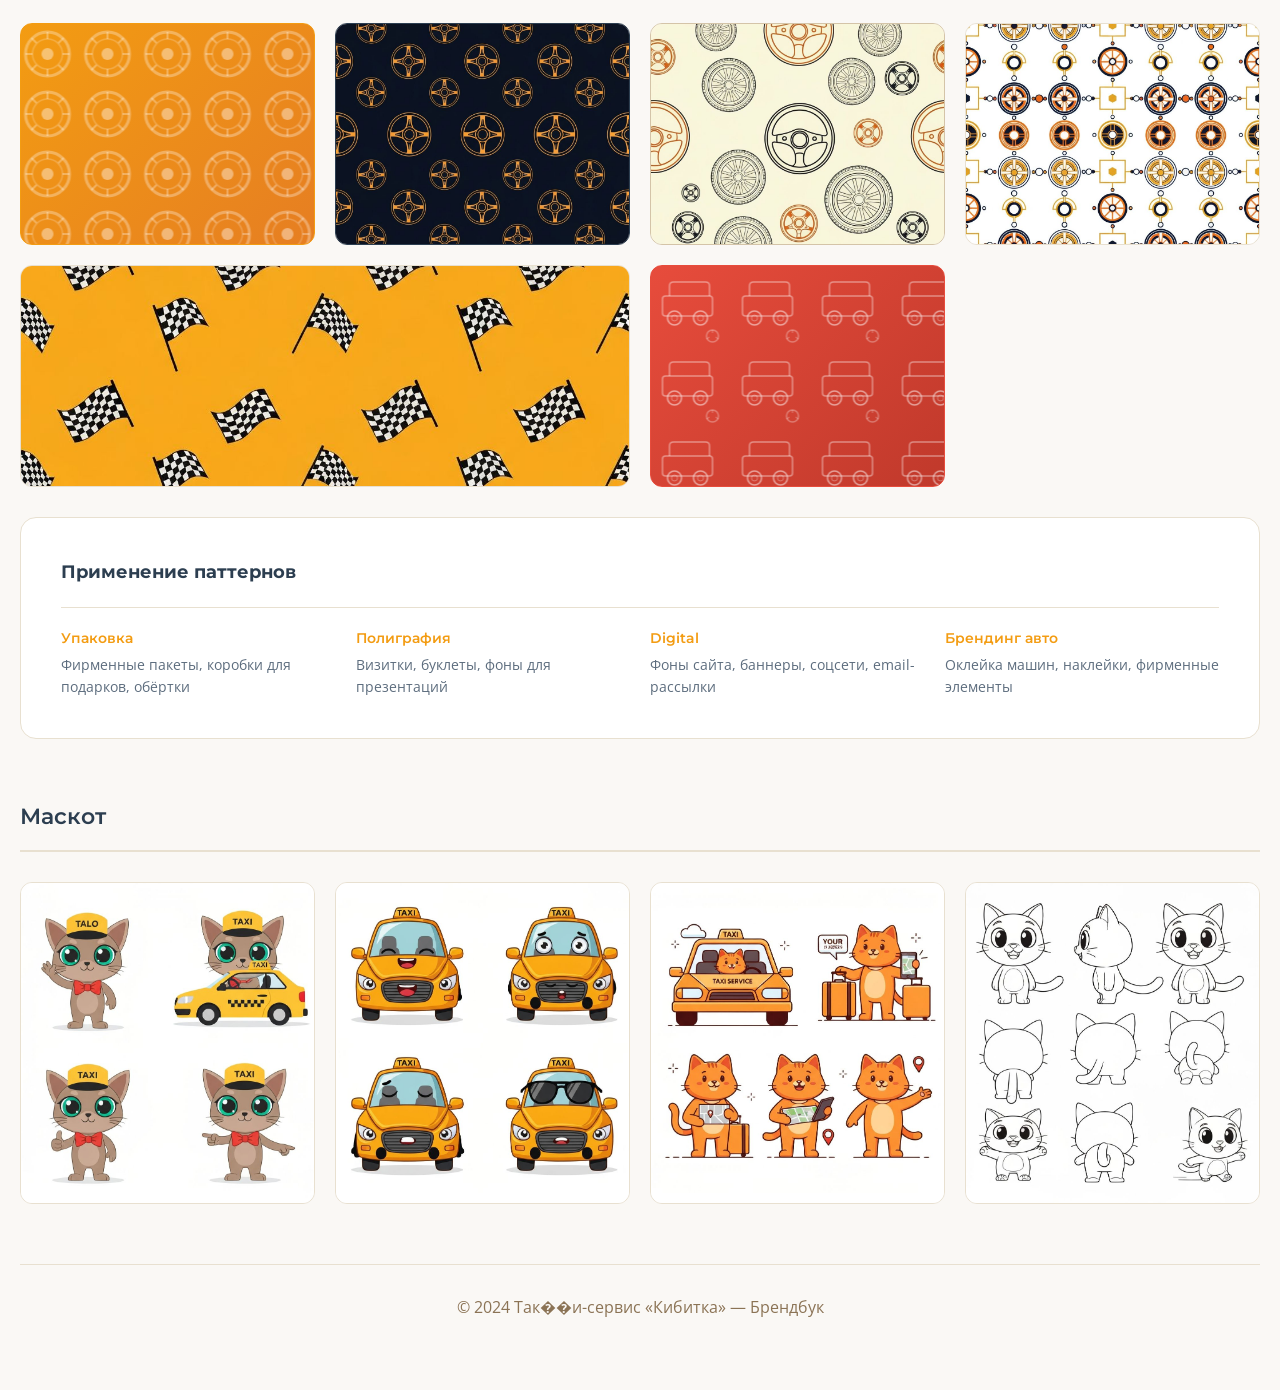
==== commit e2984647: "feat: regenerate mascot-emotions and increase mascot height Update mascot-emotions image and resize " ====
--- a/public/logo.html
+++ b/public/logo.html
@@ -519,22 +519,22 @@
             <div class="logo-grid">
                 <!-- Основной маскот -->
                 <div class="logo-card" style="padding: 0; overflow: hidden;">
-                    <img src="images/mascot-main.jpg" alt="Основной маскот Кибитка" style="width: 100%; height: 220px; object-fit: cover;">
+                    <img src="images/mascot-main.jpg" alt="Основной маскот Кибитка" style="width: 100%; height: 320px; object-fit: cover;">
                 </div>
 
                 <!-- Эмоции маскота -->
                 <div class="logo-card" style="padding: 0; overflow: hidden;">
-                    <img src="images/mascot-emotions.jpg" alt="Эмоции маскота" style="width: 100%; height: 220px; object-fit: cover;">
+                    <img src="images/mascot-emotions.jpg" alt="Эмоции маскота" style="width: 100%; height: 320px; object-fit: cover;">
                 </div>
 
                 <!-- Активности маскота -->
                 <div class="logo-card" style="padding: 0; overflow: hidden;">
-                    <img src="images/mascot-activities.jpg" alt="Маскот в разных ситуациях" style="width: 100%; height: 220px; object-fit: cover;">
+                    <img src="images/mascot-activities.jpg" alt="Маскот в разных ситуациях" style="width: 100%; height: 320px; object-fit: cover;">
                 </div>
 
                 <!-- Линейный рисунок -->
                 <div class="logo-card" style="padding: 0; overflow: hidden;">
-                    <img src="images/mascot-lineart.jpg" alt="Линейный рисунок маскота" style="width: 100%; height: 220px; object-fit: cover;">
+                    <img src="images/mascot-lineart.jpg" alt="Линейный рисунок маскота" style="width: 100%; height: 320px; object-fit: cover;">
                 </div>
             </div>
         </section>
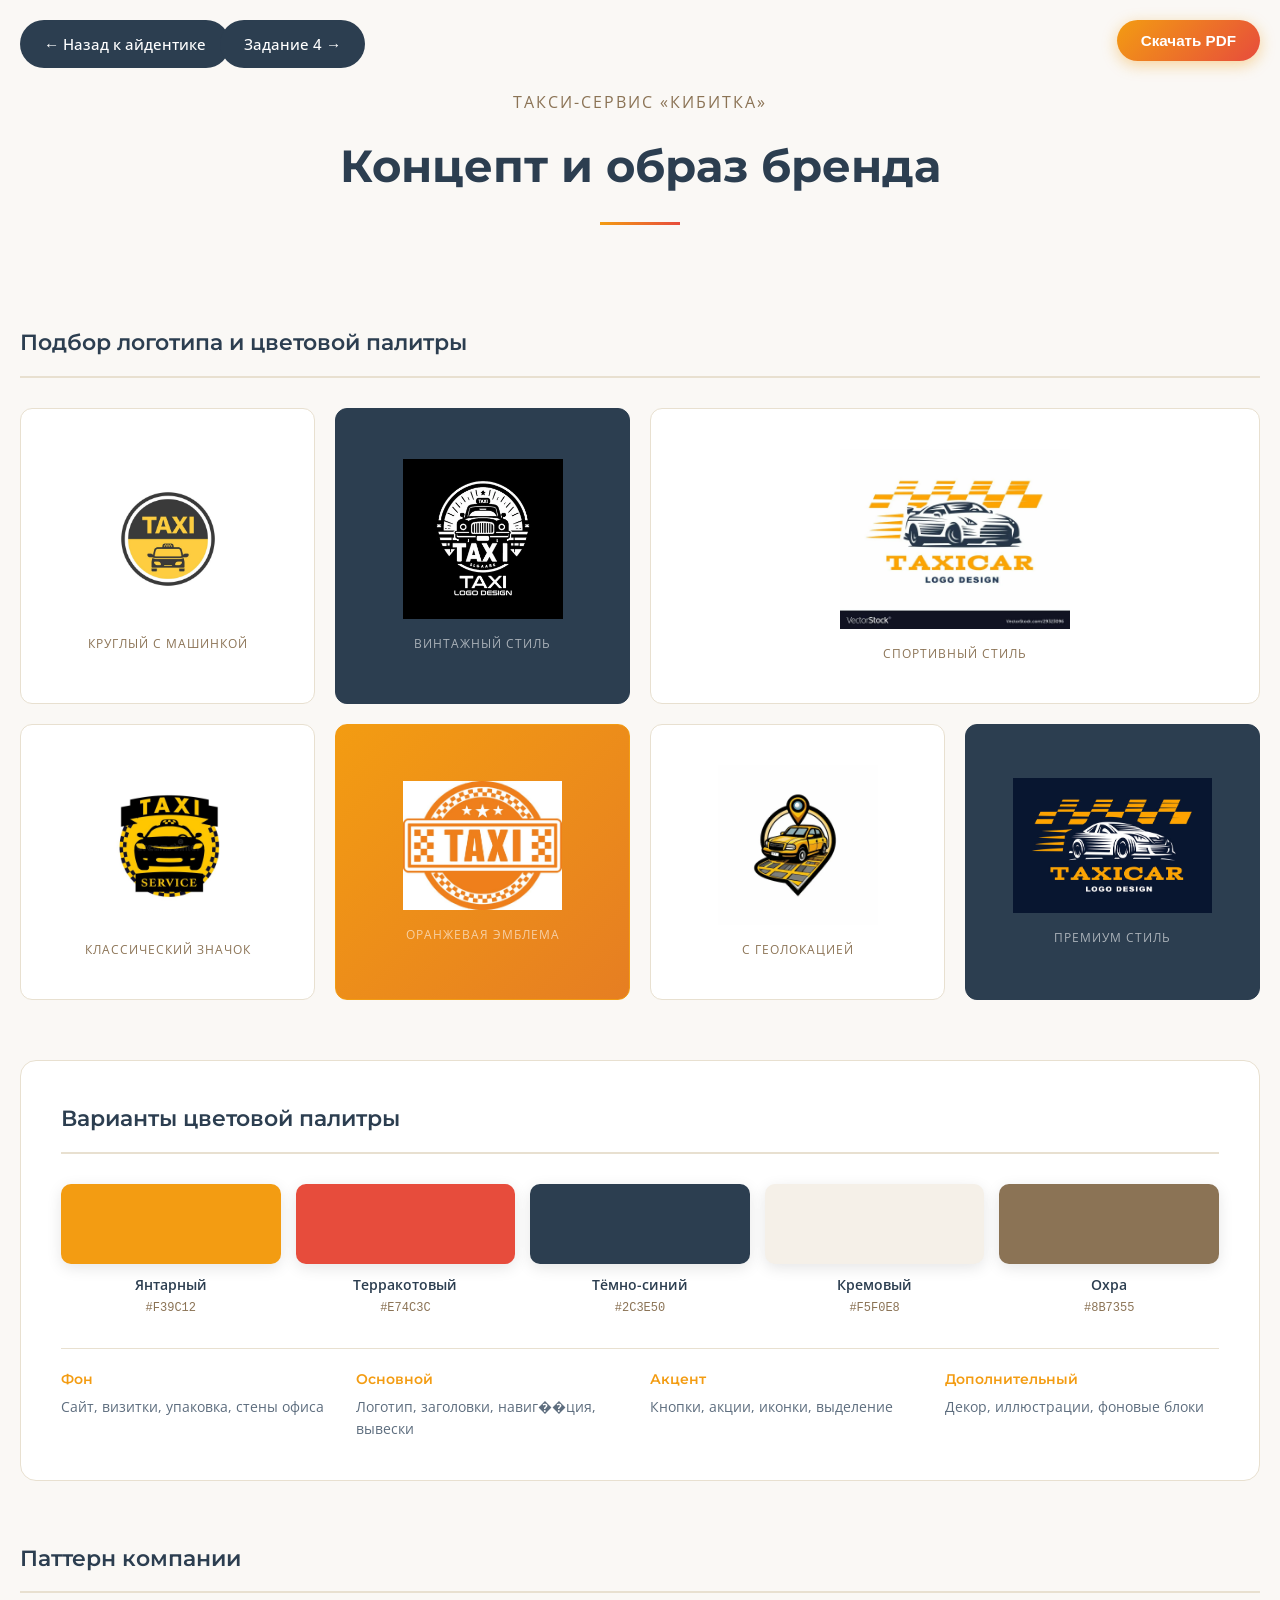
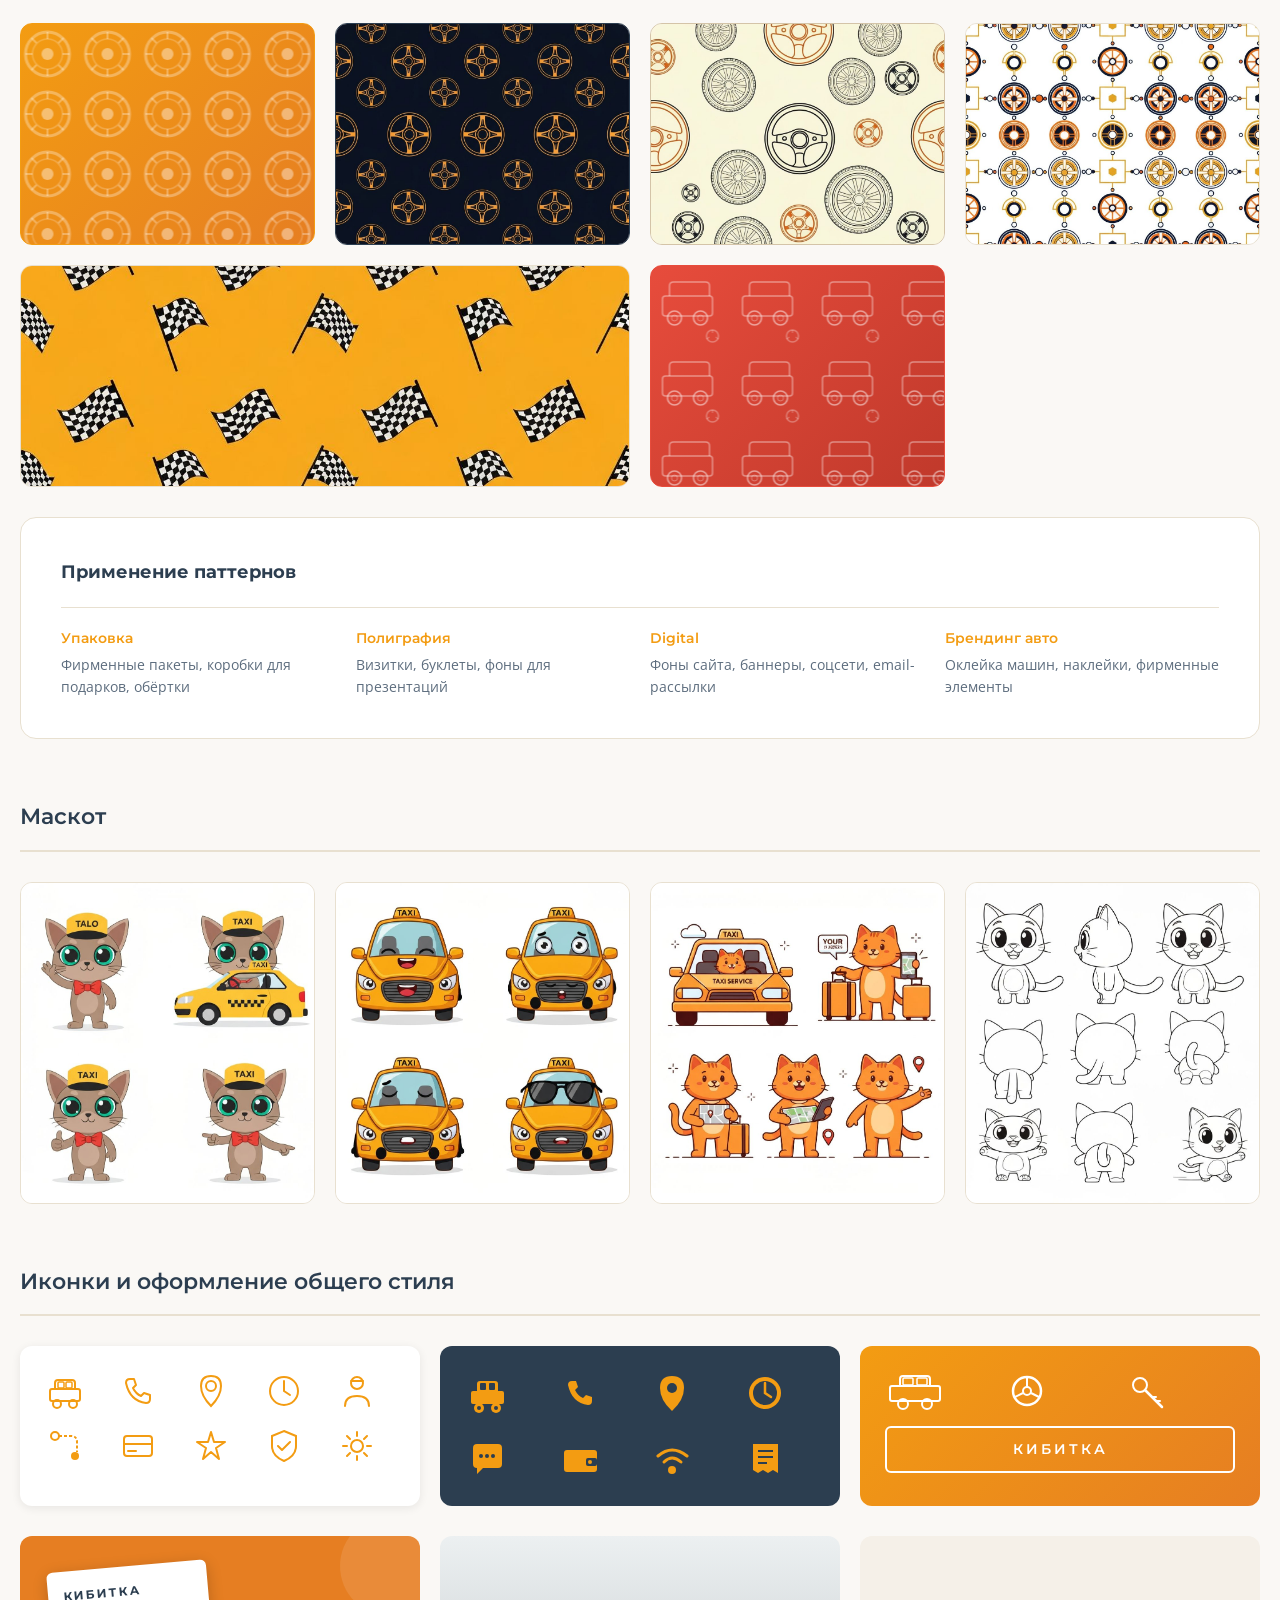
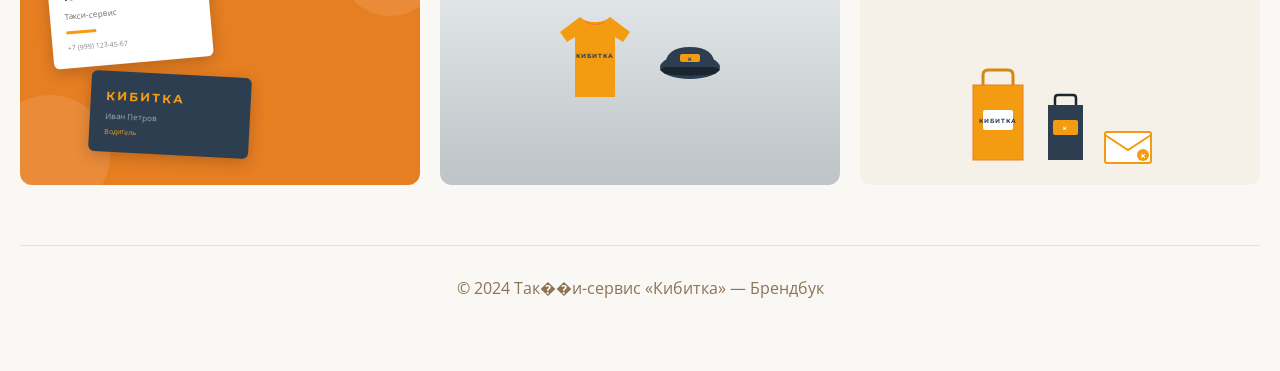
==== commit cda97e7b: "feat: add icons and branding section to logo.html Add new section with icons and branding elements f" ====
--- a/public/logo.html
+++ b/public/logo.html
@@ -539,6 +539,238 @@
             </div>
         </section>
 
+        <!-- Иконки и оформление общего стиля -->
+        <section class="logo-section">
+            <h2 class="section-title">Иконки и оформление общего стиля</h2>
+            
+            <!-- Набор иконок -->
+            <div style="display: grid; grid-template-columns: repeat(3, 1fr); gap: 20px; margin-bottom: 30px;">
+                
+                <!-- Иконки набор 1 - Линейные -->
+                <div style="background: #fff; border-radius: 12px; padding: 25px; box-shadow: 0 2px 10px rgba(0,0,0,0.08);">
+                    <div style="display: grid; grid-template-columns: repeat(5, 1fr); gap: 15px;">
+                        <!-- Такси -->
+                        <svg width="40" height="40" viewBox="0 0 40 40" fill="none" xmlns="http://www.w3.org/2000/svg">
+                            <rect x="5" y="18" width="30" height="12" rx="2" stroke="#f39c12" stroke-width="2" fill="none"/>
+                            <path d="M10 18 L10 12 Q10 9 13 9 L27 9 Q30 9 30 12 L30 18" stroke="#f39c12" stroke-width="2" fill="none"/>
+                            <rect x="13" y="11" width="6" height="6" rx="1" stroke="#f39c12" stroke-width="1.5" fill="none"/>
+                            <rect x="21" y="11" width="6" height="6" rx="1" stroke="#f39c12" stroke-width="1.5" fill="none"/>
+                            <circle cx="12" cy="33" r="4" stroke="#f39c12" stroke-width="2" fill="none"/>
+                            <circle cx="28" cy="33" r="4" stroke="#f39c12" stroke-width="2" fill="none"/>
+                        </svg>
+                        <!-- Телефон -->
+                        <svg width="40" height="40" viewBox="0 0 40 40" fill="none" xmlns="http://www.w3.org/2000/svg">
+                            <path d="M8 12 Q8 8 12 8 L16 8 L18 14 L15 17 Q18 23 23 25 L26 22 L32 24 L32 28 Q32 32 28 32 Q12 30 8 12" stroke="#f39c12" stroke-width="2" fill="none" stroke-linecap="round" stroke-linejoin="round"/>
+                        </svg>
+                        <!-- Локация -->
+                        <svg width="40" height="40" viewBox="0 0 40 40" fill="none" xmlns="http://www.w3.org/2000/svg">
+                            <path d="M20 5 Q30 5 30 15 Q30 25 20 35 Q10 25 10 15 Q10 5 20 5" stroke="#f39c12" stroke-width="2" fill="none"/>
+                            <circle cx="20" cy="15" r="5" stroke="#f39c12" stroke-width="2" fill="none"/>
+                        </svg>
+                        <!-- Часы -->
+                        <svg width="40" height="40" viewBox="0 0 40 40" fill="none" xmlns="http://www.w3.org/2000/svg">
+                            <circle cx="20" cy="20" r="14" stroke="#f39c12" stroke-width="2" fill="none"/>
+                            <path d="M20 10 L20 20 L26 24" stroke="#f39c12" stroke-width="2" stroke-linecap="round"/>
+                        </svg>
+                        <!-- Водитель -->
+                        <svg width="40" height="40" viewBox="0 0 40 40" fill="none" xmlns="http://www.w3.org/2000/svg">
+                            <circle cx="20" cy="12" r="6" stroke="#f39c12" stroke-width="2" fill="none"/>
+                            <path d="M8 35 Q8 25 20 25 Q32 25 32 35" stroke="#f39c12" stroke-width="2" fill="none" stroke-linecap="round"/>
+                            <path d="M14 10 L26 10" stroke="#f39c12" stroke-width="2" stroke-linecap="round"/>
+                        </svg>
+                        <!-- Маршрут -->
+                        <svg width="40" height="40" viewBox="0 0 40 40" fill="none" xmlns="http://www.w3.org/2000/svg">
+                            <circle cx="10" cy="10" r="4" stroke="#f39c12" stroke-width="2" fill="none"/>
+                            <circle cx="30" cy="30" r="4" fill="#f39c12"/>
+                            <path d="M14 10 L26 10 Q32 10 32 16 L32 26" stroke="#f39c12" stroke-width="2" stroke-dasharray="3,2"/>
+                        </svg>
+                        <!-- Оплата -->
+                        <svg width="40" height="40" viewBox="0 0 40 40" fill="none" xmlns="http://www.w3.org/2000/svg">
+                            <rect x="6" y="10" width="28" height="20" rx="3" stroke="#f39c12" stroke-width="2" fill="none"/>
+                            <line x1="6" y1="18" x2="34" y2="18" stroke="#f39c12" stroke-width="2"/>
+                            <line x1="10" y1="25" x2="18" y2="25" stroke="#f39c12" stroke-width="2" stroke-linecap="round"/>
+                        </svg>
+                        <!-- Звезда рейтинг -->
+                        <svg width="40" height="40" viewBox="0 0 40 40" fill="none" xmlns="http://www.w3.org/2000/svg">
+                            <polygon points="20,6 23,16 34,16 25,22 28,33 20,26 12,33 15,22 6,16 17,16" stroke="#f39c12" stroke-width="2" fill="none" stroke-linejoin="round"/>
+                        </svg>
+                        <!-- Безопасность -->
+                        <svg width="40" height="40" viewBox="0 0 40 40" fill="none" xmlns="http://www.w3.org/2000/svg">
+                            <path d="M20 5 L32 10 L32 20 Q32 30 20 35 Q8 30 8 20 L8 10 Z" stroke="#f39c12" stroke-width="2" fill="none"/>
+                            <path d="M14 20 L18 24 L26 16" stroke="#f39c12" stroke-width="2" stroke-linecap="round" stroke-linejoin="round"/>
+                        </svg>
+                        <!-- Настройки -->
+                        <svg width="40" height="40" viewBox="0 0 40 40" fill="none" xmlns="http://www.w3.org/2000/svg">
+                            <circle cx="20" cy="20" r="6" stroke="#f39c12" stroke-width="2" fill="none"/>
+                            <path d="M20 6 L20 10 M20 30 L20 34 M6 20 L10 20 M30 20 L34 20 M10 10 L13 13 M27 27 L30 30 M30 10 L27 13 M13 27 L10 30" stroke="#f39c12" stroke-width="2" stroke-linecap="round"/>
+                        </svg>
+                    </div>
+                </div>
+                
+                <!-- Иконки набор 2 - С заливкой -->
+                <div style="background: #2c3e50; border-radius: 12px; padding: 25px;">
+                    <div style="display: grid; grid-template-columns: repeat(4, 1fr); gap: 20px;">
+                        <!-- Такси -->
+                        <svg width="45" height="45" viewBox="0 0 45 45" fill="none" xmlns="http://www.w3.org/2000/svg">
+                            <rect x="6" y="20" width="33" height="13" rx="2" fill="#f39c12"/>
+                            <path d="M12 20 L12 13 Q12 10 15 10 L30 10 Q33 10 33 13 L33 20" fill="#f39c12"/>
+                            <rect x="15" y="12" width="6" height="7" rx="1" fill="#2c3e50"/>
+                            <rect x="24" y="12" width="6" height="7" rx="1" fill="#2c3e50"/>
+                            <circle cx="14" cy="37" r="5" fill="#f39c12"/>
+                            <circle cx="14" cy="37" r="2" fill="#2c3e50"/>
+                            <circle cx="31" cy="37" r="5" fill="#f39c12"/>
+                            <circle cx="31" cy="37" r="2" fill="#2c3e50"/>
+                        </svg>
+                        <!-- Телефон -->
+                        <svg width="45" height="45" viewBox="0 0 45 45" fill="none" xmlns="http://www.w3.org/2000/svg">
+                            <path d="M10 14 Q10 10 14 10 L18 10 L20 16 L17 19 Q20 25 25 27 L28 24 L34 26 L34 30 Q34 34 30 34 Q14 32 10 14" fill="#f39c12"/>
+                        </svg>
+                        <!-- Локация -->
+                        <svg width="45" height="45" viewBox="0 0 45 45" fill="none" xmlns="http://www.w3.org/2000/svg">
+                            <path d="M22 5 Q34 5 34 17 Q34 29 22 40 Q10 29 10 17 Q10 5 22 5" fill="#f39c12"/>
+                            <circle cx="22" cy="17" r="5" fill="#2c3e50"/>
+                        </svg>
+                        <!-- Часы -->
+                        <svg width="45" height="45" viewBox="0 0 45 45" fill="none" xmlns="http://www.w3.org/2000/svg">
+                            <circle cx="22" cy="22" r="16" fill="#f39c12"/>
+                            <circle cx="22" cy="22" r="12" fill="#2c3e50"/>
+                            <path d="M22 12 L22 22 L28 26" stroke="#f39c12" stroke-width="2.5" stroke-linecap="round"/>
+                        </svg>
+                        <!-- Сообщение -->
+                        <svg width="45" height="45" viewBox="0 0 45 45" fill="none" xmlns="http://www.w3.org/2000/svg">
+                            <path d="M8 12 Q8 8 12 8 L33 8 Q37 8 37 12 L37 28 Q37 32 33 32 L18 32 L12 38 L12 32 Q8 32 8 28 Z" fill="#f39c12"/>
+                            <circle cx="16" cy="20" r="2" fill="#2c3e50"/>
+                            <circle cx="22" cy="20" r="2" fill="#2c3e50"/>
+                            <circle cx="28" cy="20" r="2" fill="#2c3e50"/>
+                        </svg>
+                        <!-- Кошелек -->
+                        <svg width="45" height="45" viewBox="0 0 45 45" fill="none" xmlns="http://www.w3.org/2000/svg">
+                            <rect x="6" y="14" width="33" height="22" rx="3" fill="#f39c12"/>
+                            <rect x="28" y="22" width="11" height="8" rx="2" fill="#2c3e50"/>
+                            <circle cx="32" cy="26" r="2" fill="#f39c12"/>
+                        </svg>
+                        <!-- Wi-Fi -->
+                        <svg width="45" height="45" viewBox="0 0 45 45" fill="none" xmlns="http://www.w3.org/2000/svg">
+                            <path d="M8 20 Q22 8 37 20" stroke="#f39c12" stroke-width="3" fill="none" stroke-linecap="round"/>
+                            <path d="M14 26 Q22 18 31 26" stroke="#f39c12" stroke-width="3" fill="none" stroke-linecap="round"/>
+                            <circle cx="22" cy="34" r="4" fill="#f39c12"/>
+                        </svg>
+                        <!-- Чек -->
+                        <svg width="45" height="45" viewBox="0 0 45 45" fill="none" xmlns="http://www.w3.org/2000/svg">
+                            <path d="M10 8 L35 8 L35 37 L30 34 L25 37 L20 34 L15 37 L10 34 Z" fill="#f39c12"/>
+                            <line x1="15" y1="15" x2="30" y2="15" stroke="#2c3e50" stroke-width="2"/>
+                            <line x1="15" y1="21" x2="30" y2="21" stroke="#2c3e50" stroke-width="2"/>
+                            <line x1="15" y1="27" x2="24" y2="27" stroke="#2c3e50" stroke-width="2"/>
+                        </svg>
+                    </div>
+                </div>
+                
+                <!-- Иконки набор 3 - Акцентные -->
+                <div style="background: linear-gradient(135deg, #f39c12 0%, #e67e22 100%); border-radius: 12px; padding: 25px;">
+                    <div style="display: grid; grid-template-columns: repeat(3, 1fr); gap: 15px; margin-bottom: 15px;">
+                        <!-- Такси боковой вид -->
+                        <svg width="60" height="40" viewBox="0 0 60 40" fill="none" xmlns="http://www.w3.org/2000/svg">
+                            <rect x="5" y="15" width="50" height="15" rx="2" stroke="white" stroke-width="2" fill="none"/>
+                            <path d="M15 15 L15 8 Q15 5 18 5 L42 5 Q45 5 45 8 L45 15" stroke="white" stroke-width="2" fill="none"/>
+                            <rect x="18" y="7" width="10" height="7" rx="1" stroke="white" stroke-width="1.5" fill="none"/>
+                            <rect x="32" y="7" width="10" height="7" rx="1" stroke="white" stroke-width="1.5" fill="none"/>
+                            <circle cx="18" cy="33" r="5" stroke="white" stroke-width="2" fill="none"/>
+                            <circle cx="42" cy="33" r="5" stroke="white" stroke-width="2" fill="none"/>
+                        </svg>
+                        <!-- Руль -->
+                        <svg width="40" height="40" viewBox="0 0 40 40" fill="none" xmlns="http://www.w3.org/2000/svg">
+                            <circle cx="20" cy="20" r="14" stroke="white" stroke-width="2.5" fill="none"/>
+                            <circle cx="20" cy="20" r="4" stroke="white" stroke-width="2" fill="none"/>
+                            <line x1="20" y1="6" x2="20" y2="16" stroke="white" stroke-width="2"/>
+                            <line x1="8" y1="26" x2="16" y2="22" stroke="white" stroke-width="2"/>
+                            <line x1="32" y1="26" x2="24" y2="22" stroke="white" stroke-width="2"/>
+                        </svg>
+                        <!-- Ключ -->
+                        <svg width="40" height="40" viewBox="0 0 40 40" fill="none" xmlns="http://www.w3.org/2000/svg">
+                            <circle cx="12" cy="14" r="7" stroke="white" stroke-width="2" fill="none"/>
+                            <path d="M17 19 L34 36" stroke="white" stroke-width="2.5" stroke-linecap="round"/>
+                            <path d="M28 30 L32 30" stroke="white" stroke-width="2" stroke-linecap="round"/>
+                            <path d="M24 26 L28 26" stroke="white" stroke-width="2" stroke-linecap="round"/>
+                        </svg>
+                    </div>
+                    <div style="text-align: center; color: white; font-family: 'Montserrat', sans-serif; font-weight: 600; font-size: 14px; letter-spacing: 3px; border: 2px solid white; border-radius: 6px; padding: 10px; margin-top: 10px;">
+                        КИБИТКА
+                    </div>
+                </div>
+            </div>
+            
+            <!-- Мокапы брендинга -->
+            <div style="display: grid; grid-template-columns: repeat(3, 1fr); gap: 20px;">
+                
+                <!-- Визитки -->
+                <div style="background: #e67e22; border-radius: 12px; padding: 30px; position: relative; overflow: hidden; min-height: 200px;">
+                    <div style="position: absolute; top: -20px; right: -20px; width: 100px; height: 100px; background: rgba(255,255,255,0.1); border-radius: 50%;"></div>
+                    <div style="position: absolute; bottom: -30px; left: -30px; width: 120px; height: 120px; background: rgba(255,255,255,0.1); border-radius: 50%;"></div>
+                    <!-- Визитка 1 -->
+                    <div style="background: white; border-radius: 6px; padding: 15px; width: 160px; transform: rotate(-5deg); box-shadow: 0 4px 15px rgba(0,0,0,0.2); margin-bottom: 10px;">
+                        <div style="font-family: 'Montserrat', sans-serif; font-weight: 700; font-size: 12px; color: #2c3e50; letter-spacing: 2px;">КИБИТКА</div>
+                        <div style="font-family: 'Open Sans', sans-serif; font-size: 8px; color: #666; margin-top: 5px;">Такси-сервис</div>
+                        <div style="width: 30px; height: 3px; background: #f39c12; margin-top: 8px;"></div>
+                        <div style="font-family: 'Open Sans', sans-serif; font-size: 7px; color: #888; margin-top: 8px;">+7 (999) 123-45-67</div>
+                    </div>
+                    <!-- Визитка 2 -->
+                    <div style="background: #2c3e50; border-radius: 6px; padding: 15px; width: 160px; transform: rotate(3deg); box-shadow: 0 4px 15px rgba(0,0,0,0.2); margin-left: 40px;">
+                        <div style="font-family: 'Montserrat', sans-serif; font-weight: 700; font-size: 12px; color: #f39c12; letter-spacing: 2px;">КИБИТКА</div>
+                        <div style="font-family: 'Open Sans', sans-serif; font-size: 8px; color: #aaa; margin-top: 5px;">Иван Петров</div>
+                        <div style="font-family: 'Open Sans', sans-serif; font-size: 7px; color: #f39c12; margin-top: 3px;">Водитель</div>
+                    </div>
+                </div>
+                
+                <!-- Униформа -->
+                <div style="background: linear-gradient(180deg, #ecf0f1 0%, #bdc3c7 100%); border-radius: 12px; padding: 20px; display: flex; justify-content: center; align-items: center; gap: 20px; min-height: 200px;">
+                    <!-- Футболка -->
+                    <div style="position: relative;">
+                        <svg width="80" height="90" viewBox="0 0 80 90" fill="none" xmlns="http://www.w3.org/2000/svg">
+                            <path d="M25 5 L5 20 L12 30 L20 25 L20 85 L60 85 L60 25 L68 30 L75 20 L55 5 Q50 10 40 10 Q30 10 25 5" fill="#f39c12"/>
+                            <path d="M30 10 Q40 15 50 10" stroke="#e67e22" stroke-width="1" fill="none"/>
+                        </svg>
+                        <div style="position: absolute; top: 40px; left: 50%; transform: translateX(-50%); font-family: 'Montserrat', sans-serif; font-weight: 700; font-size: 6px; color: #2c3e50; letter-spacing: 1px;">КИБИТКА</div>
+                    </div>
+                    <!-- Кепка -->
+                    <div style="position: relative;">
+                        <svg width="70" height="50" viewBox="0 0 70 50" fill="none" xmlns="http://www.w3.org/2000/svg">
+                            <ellipse cx="35" cy="35" rx="30" ry="12" fill="#2c3e50"/>
+                            <path d="M10 35 Q10 15 35 15 Q60 15 60 35" fill="#2c3e50"/>
+                            <path d="M5 38 Q5 35 15 35 L55 35 Q65 35 65 38 L60 42 Q35 45 10 42 Z" fill="#1a252f"/>
+                            <rect x="25" y="22" width="20" height="8" rx="2" fill="#f39c12"/>
+                            <text x="35" y="29" font-family="Montserrat, sans-serif" font-weight="700" font-size="5" fill="#2c3e50" text-anchor="middle">К</text>
+                        </svg>
+                    </div>
+                </div>
+                
+                <!-- Пакеты и материалы -->
+                <div style="background: #f5f0e8; border-radius: 12px; padding: 20px; display: flex; justify-content: center; align-items: flex-end; gap: 15px; min-height: 200px;">
+                    <!-- Пакет большой -->
+                    <svg width="60" height="100" viewBox="0 0 60 100" fill="none" xmlns="http://www.w3.org/2000/svg">
+                        <rect x="5" y="20" width="50" height="75" fill="#f39c12"/>
+                        <rect x="5" y="20" width="50" height="75" stroke="#e67e22" stroke-width="1" fill="none"/>
+                        <path d="M15 20 L15 10 Q15 5 20 5 L40 5 Q45 5 45 10 L45 20" stroke="#d68910" stroke-width="3" fill="none"/>
+                        <rect x="15" y="45" width="30" height="20" fill="white" rx="2"/>
+                        <text x="30" y="58" font-family="Montserrat, sans-serif" font-weight="700" font-size="6" fill="#2c3e50" text-anchor="middle" letter-spacing="1">КИБИТКА</text>
+                    </svg>
+                    <!-- Пакет маленький -->
+                    <svg width="45" height="75" viewBox="0 0 45 75" fill="none" xmlns="http://www.w3.org/2000/svg">
+                        <rect x="5" y="15" width="35" height="55" fill="#2c3e50"/>
+                        <path d="M12 15 L12 8 Q12 5 15 5 L30 5 Q33 5 33 8 L33 15" stroke="#1a252f" stroke-width="2.5" fill="none"/>
+                        <rect x="10" y="30" width="25" height="15" fill="#f39c12" rx="2"/>
+                        <text x="22" y="40" font-family="Montserrat, sans-serif" font-weight="700" font-size="5" fill="white" text-anchor="middle">К</text>
+                    </svg>
+                    <!-- Конверт -->
+                    <svg width="50" height="35" viewBox="0 0 50 35" fill="none" xmlns="http://www.w3.org/2000/svg">
+                        <rect x="2" y="2" width="46" height="31" fill="white" stroke="#f39c12" stroke-width="2" rx="2"/>
+                        <path d="M2 5 L25 20 L48 5" stroke="#f39c12" stroke-width="2" fill="none"/>
+                        <circle cx="40" cy="25" r="6" fill="#f39c12"/>
+                        <text x="40" y="28" font-family="Montserrat, sans-serif" font-weight="700" font-size="6" fill="white" text-anchor="middle">К</text>
+                    </svg>
+                </div>
+            </div>
+        </section>
+
         <footer class="footer">
             <p>© 2024 Так��и-сервис «Кибитка» — Брендбук</p>
         </footer>
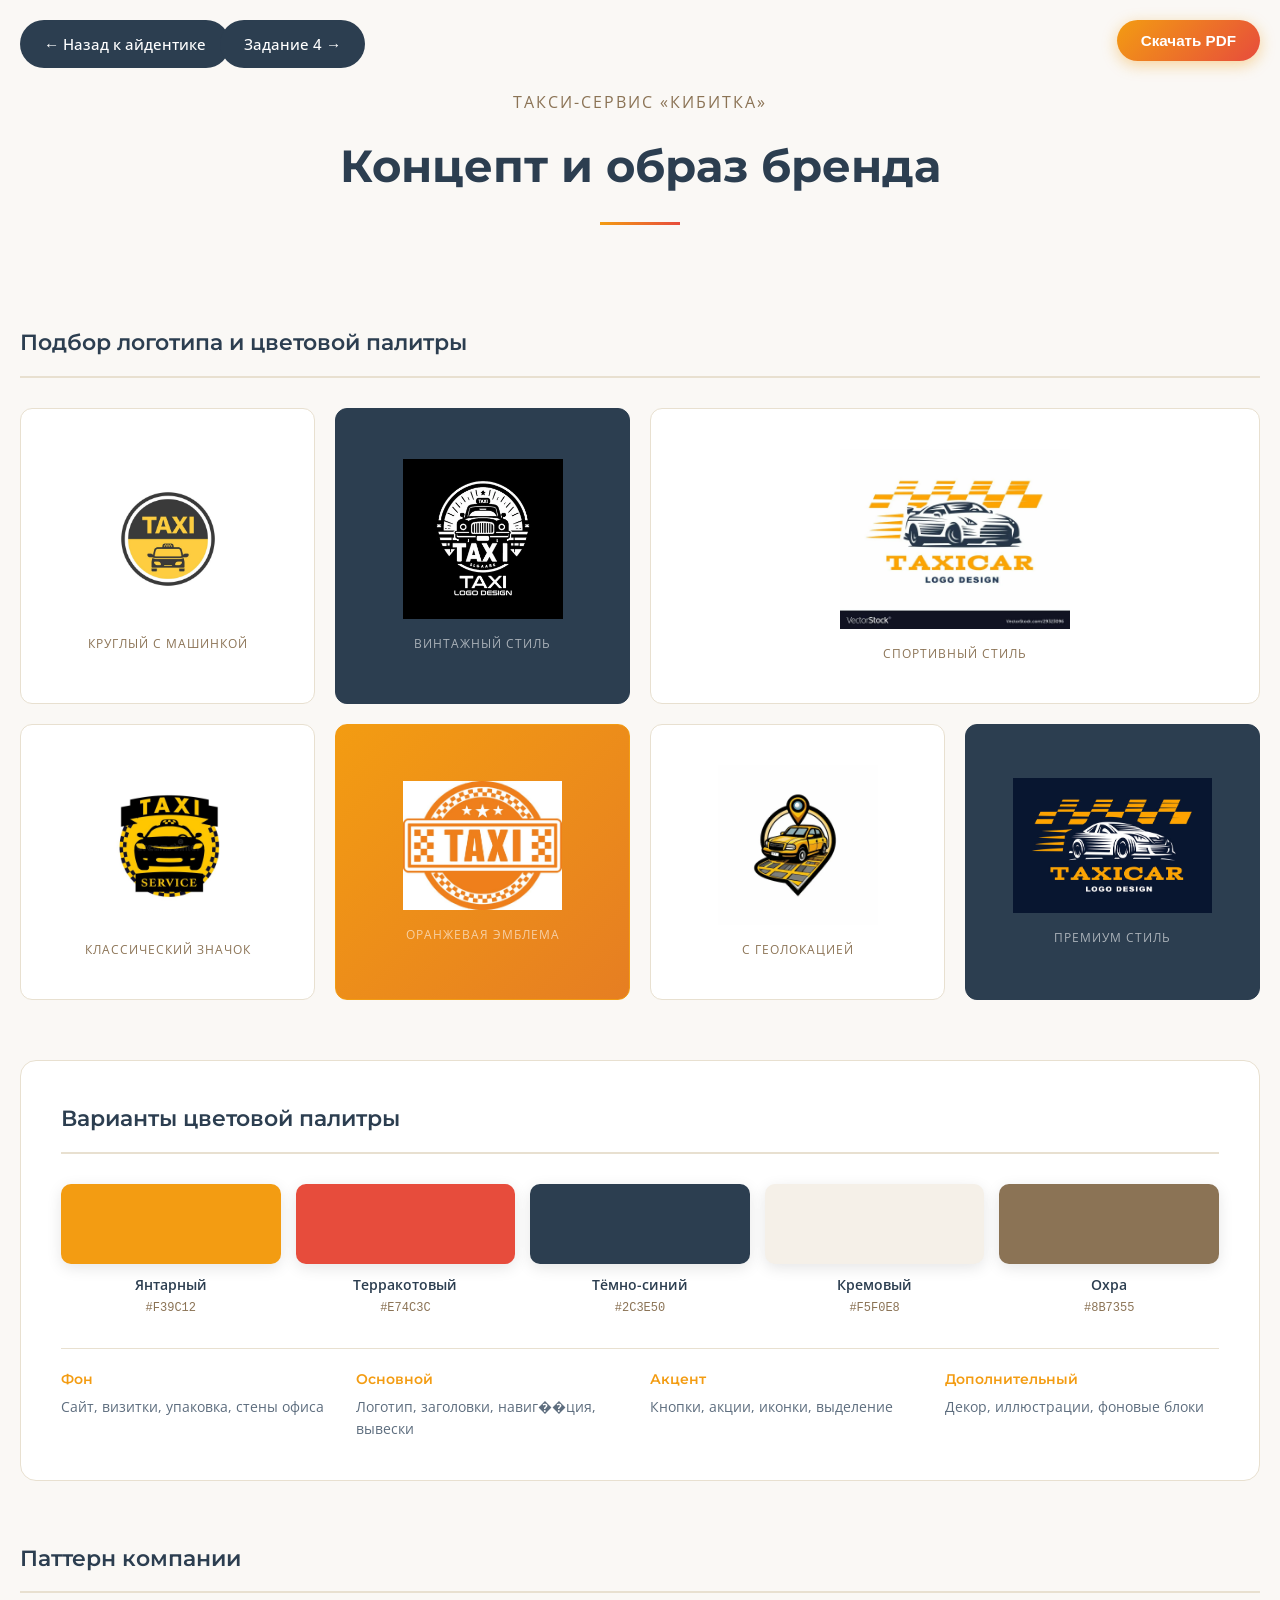
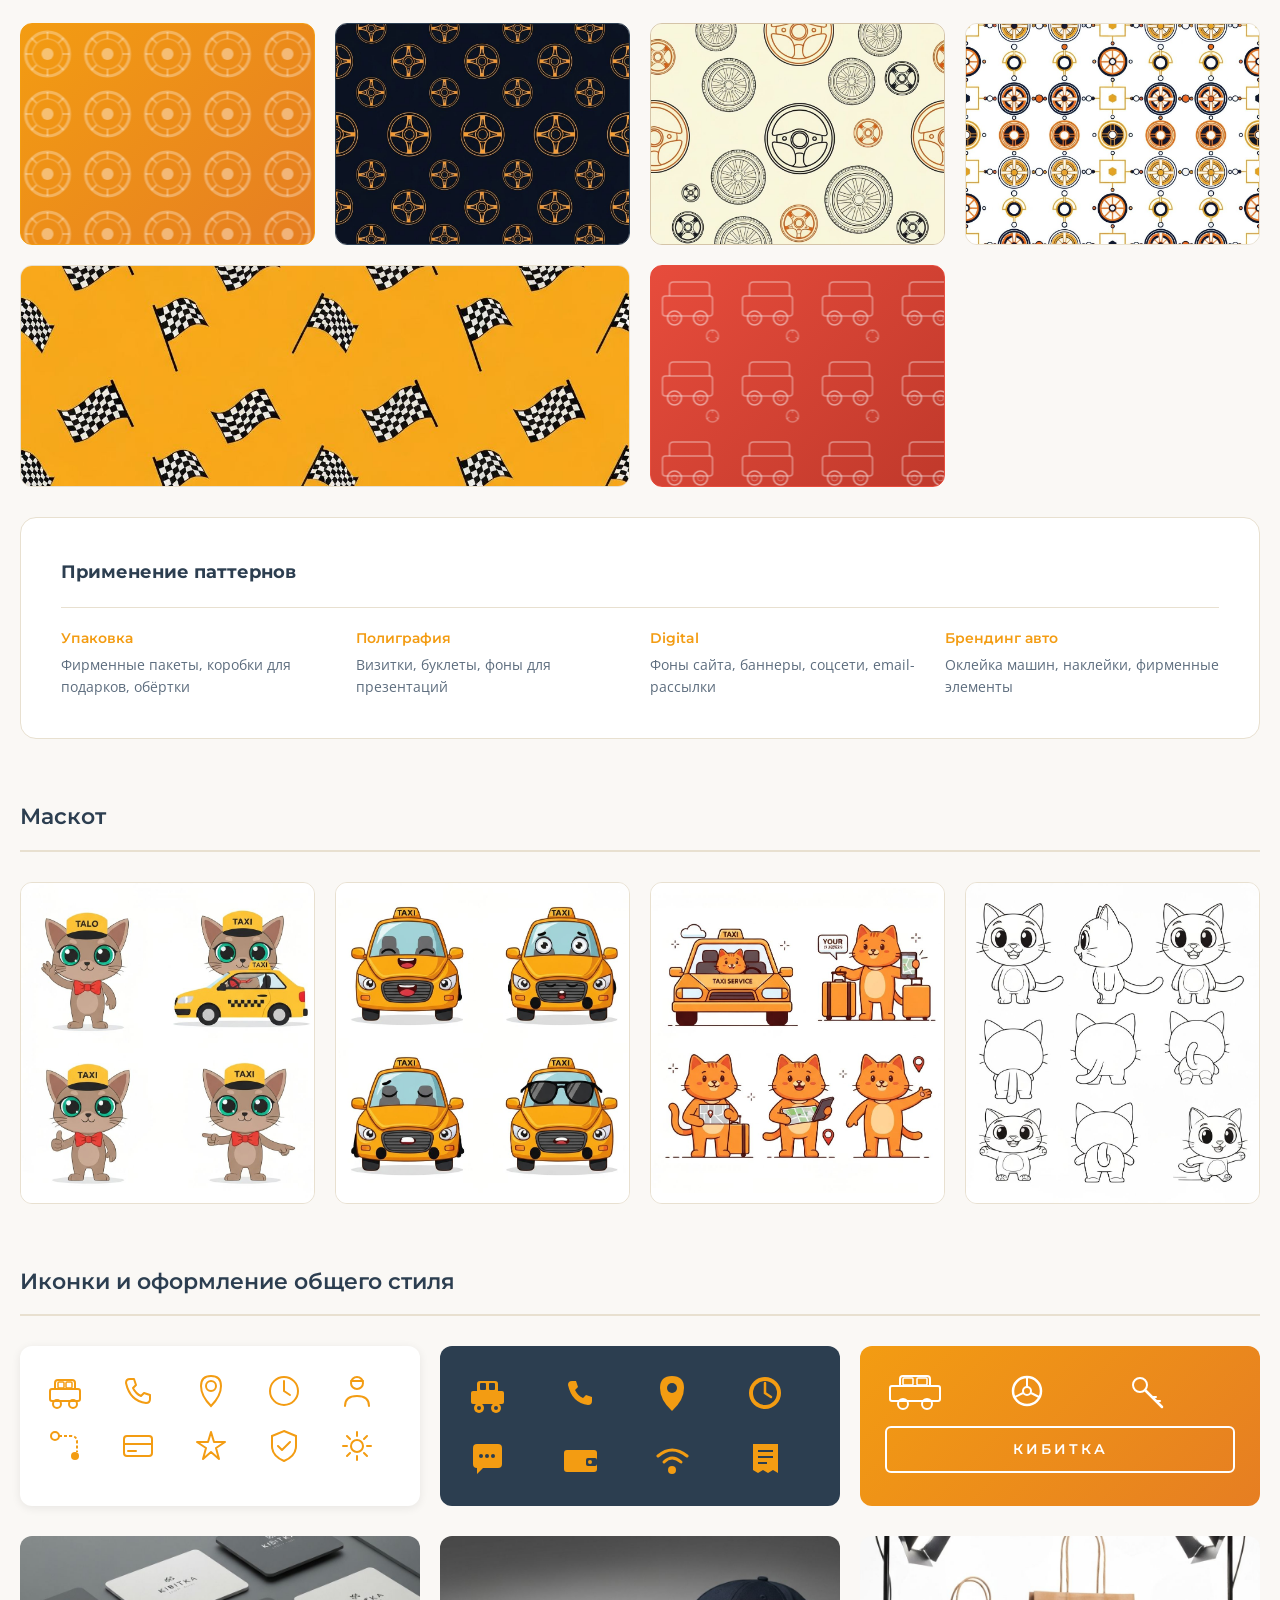
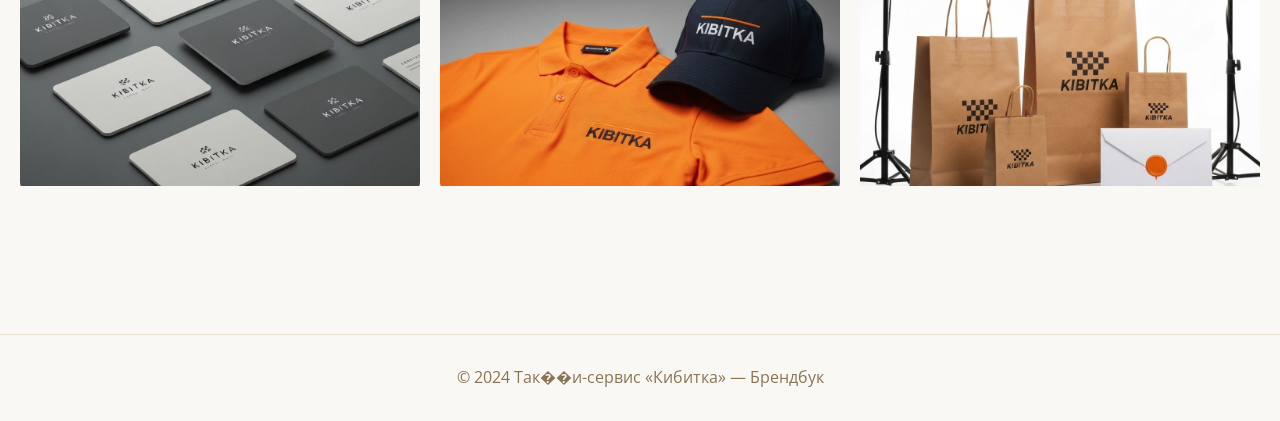
==== commit d8984ecc: "feat: replace SVG placeholders with real photos Update HTML with actual photos for business cards, u" ====
--- a/public/logo.html
+++ b/public/logo.html
@@ -703,70 +703,19 @@
             <div style="display: grid; grid-template-columns: repeat(3, 1fr); gap: 20px;">
                 
                 <!-- Визитки -->
-                <div style="background: #e67e22; border-radius: 12px; padding: 30px; position: relative; overflow: hidden; min-height: 200px;">
-                    <div style="position: absolute; top: -20px; right: -20px; width: 100px; height: 100px; background: rgba(255,255,255,0.1); border-radius: 50%;"></div>
-                    <div style="position: absolute; bottom: -30px; left: -30px; width: 120px; height: 120px; background: rgba(255,255,255,0.1); border-radius: 50%;"></div>
-                    <!-- Визитка 1 -->
-                    <div style="background: white; border-radius: 6px; padding: 15px; width: 160px; transform: rotate(-5deg); box-shadow: 0 4px 15px rgba(0,0,0,0.2); margin-bottom: 10px;">
-                        <div style="font-family: 'Montserrat', sans-serif; font-weight: 700; font-size: 12px; color: #2c3e50; letter-spacing: 2px;">КИБИТКА</div>
-                        <div style="font-family: 'Open Sans', sans-serif; font-size: 8px; color: #666; margin-top: 5px;">Такси-сервис</div>
-                        <div style="width: 30px; height: 3px; background: #f39c12; margin-top: 8px;"></div>
-                        <div style="font-family: 'Open Sans', sans-serif; font-size: 7px; color: #888; margin-top: 8px;">+7 (999) 123-45-67</div>
-                    </div>
-                    <!-- Визитка 2 -->
-                    <div style="background: #2c3e50; border-radius: 6px; padding: 15px; width: 160px; transform: rotate(3deg); box-shadow: 0 4px 15px rgba(0,0,0,0.2); margin-left: 40px;">
-                        <div style="font-family: 'Montserrat', sans-serif; font-weight: 700; font-size: 12px; color: #f39c12; letter-spacing: 2px;">КИБИТКА</div>
-                        <div style="font-family: 'Open Sans', sans-serif; font-size: 8px; color: #aaa; margin-top: 5px;">Иван Петров</div>
-                        <div style="font-family: 'Open Sans', sans-serif; font-size: 7px; color: #f39c12; margin-top: 3px;">Водитель</div>
-                    </div>
+                <div style="border-radius: 12px; overflow: hidden; min-height: 250px;">
+                    <img src="images/branding-cards.jpg" alt="Визитки Кибитка" style="width: 100%; height: 250px; object-fit: cover;">
                 </div>
                 
                 <!-- Униформа -->
-                <div style="background: linear-gradient(180deg, #ecf0f1 0%, #bdc3c7 100%); border-radius: 12px; padding: 20px; display: flex; justify-content: center; align-items: center; gap: 20px; min-height: 200px;">
-                    <!-- Футболка -->
-                    <div style="position: relative;">
-                        <svg width="80" height="90" viewBox="0 0 80 90" fill="none" xmlns="http://www.w3.org/2000/svg">
-                            <path d="M25 5 L5 20 L12 30 L20 25 L20 85 L60 85 L60 25 L68 30 L75 20 L55 5 Q50 10 40 10 Q30 10 25 5" fill="#f39c12"/>
-                            <path d="M30 10 Q40 15 50 10" stroke="#e67e22" stroke-width="1" fill="none"/>
-                        </svg>
-                        <div style="position: absolute; top: 40px; left: 50%; transform: translateX(-50%); font-family: 'Montserrat', sans-serif; font-weight: 700; font-size: 6px; color: #2c3e50; letter-spacing: 1px;">КИБИТКА</div>
-                    </div>
-                    <!-- Кепка -->
-                    <div style="position: relative;">
-                        <svg width="70" height="50" viewBox="0 0 70 50" fill="none" xmlns="http://www.w3.org/2000/svg">
-                            <ellipse cx="35" cy="35" rx="30" ry="12" fill="#2c3e50"/>
-                            <path d="M10 35 Q10 15 35 15 Q60 15 60 35" fill="#2c3e50"/>
-                            <path d="M5 38 Q5 35 15 35 L55 35 Q65 35 65 38 L60 42 Q35 45 10 42 Z" fill="#1a252f"/>
-                            <rect x="25" y="22" width="20" height="8" rx="2" fill="#f39c12"/>
-                            <text x="35" y="29" font-family="Montserrat, sans-serif" font-weight="700" font-size="5" fill="#2c3e50" text-anchor="middle">К</text>
-                        </svg>
-                    </div>
+                <div style="border-radius: 12px; overflow: hidden; min-height: 250px;">
+                    <img src="images/branding-uniform.jpg" alt="Униформа Кибитка" style="width: 100%; height: 250px; object-fit: cover;">
                 </div>
                 
                 <!-- Пакеты и материалы -->
-                <div style="background: #f5f0e8; border-radius: 12px; padding: 20px; display: flex; justify-content: center; align-items: flex-end; gap: 15px; min-height: 200px;">
-                    <!-- Пакет большой -->
-                    <svg width="60" height="100" viewBox="0 0 60 100" fill="none" xmlns="http://www.w3.org/2000/svg">
-                        <rect x="5" y="20" width="50" height="75" fill="#f39c12"/>
-                        <rect x="5" y="20" width="50" height="75" stroke="#e67e22" stroke-width="1" fill="none"/>
-                        <path d="M15 20 L15 10 Q15 5 20 5 L40 5 Q45 5 45 10 L45 20" stroke="#d68910" stroke-width="3" fill="none"/>
-                        <rect x="15" y="45" width="30" height="20" fill="white" rx="2"/>
-                        <text x="30" y="58" font-family="Montserrat, sans-serif" font-weight="700" font-size="6" fill="#2c3e50" text-anchor="middle" letter-spacing="1">КИБИТКА</text>
-                    </svg>
-                    <!-- Пакет маленький -->
-                    <svg width="45" height="75" viewBox="0 0 45 75" fill="none" xmlns="http://www.w3.org/2000/svg">
-                        <rect x="5" y="15" width="35" height="55" fill="#2c3e50"/>
-                        <path d="M12 15 L12 8 Q12 5 15 5 L30 5 Q33 5 33 8 L33 15" stroke="#1a252f" stroke-width="2.5" fill="none"/>
-                        <rect x="10" y="30" width="25" height="15" fill="#f39c12" rx="2"/>
-                        <text x="22" y="40" font-family="Montserrat, sans-serif" font-weight="700" font-size="5" fill="white" text-anchor="middle">К</text>
-                    </svg>
-                    <!-- Конверт -->
-                    <svg width="50" height="35" viewBox="0 0 50 35" fill="none" xmlns="http://www.w3.org/2000/svg">
-                        <rect x="2" y="2" width="46" height="31" fill="white" stroke="#f39c12" stroke-width="2" rx="2"/>
-                        <path d="M2 5 L25 20 L48 5" stroke="#f39c12" stroke-width="2" fill="none"/>
-                        <circle cx="40" cy="25" r="6" fill="#f39c12"/>
-                        <text x="40" y="28" font-family="Montserrat, sans-serif" font-weight="700" font-size="6" fill="white" text-anchor="middle">К</text>
-                    </svg>
+                <div style="border-radius: 12px; overflow: hidden; min-height: 250px;">
+                    <img src="images/branding-bags.jpg" alt="Пакеты и материалы Кибитка" style="width: 100%; height: 250px; object-fit: cover;">
+                </div>
                 </div>
             </div>
         </section>
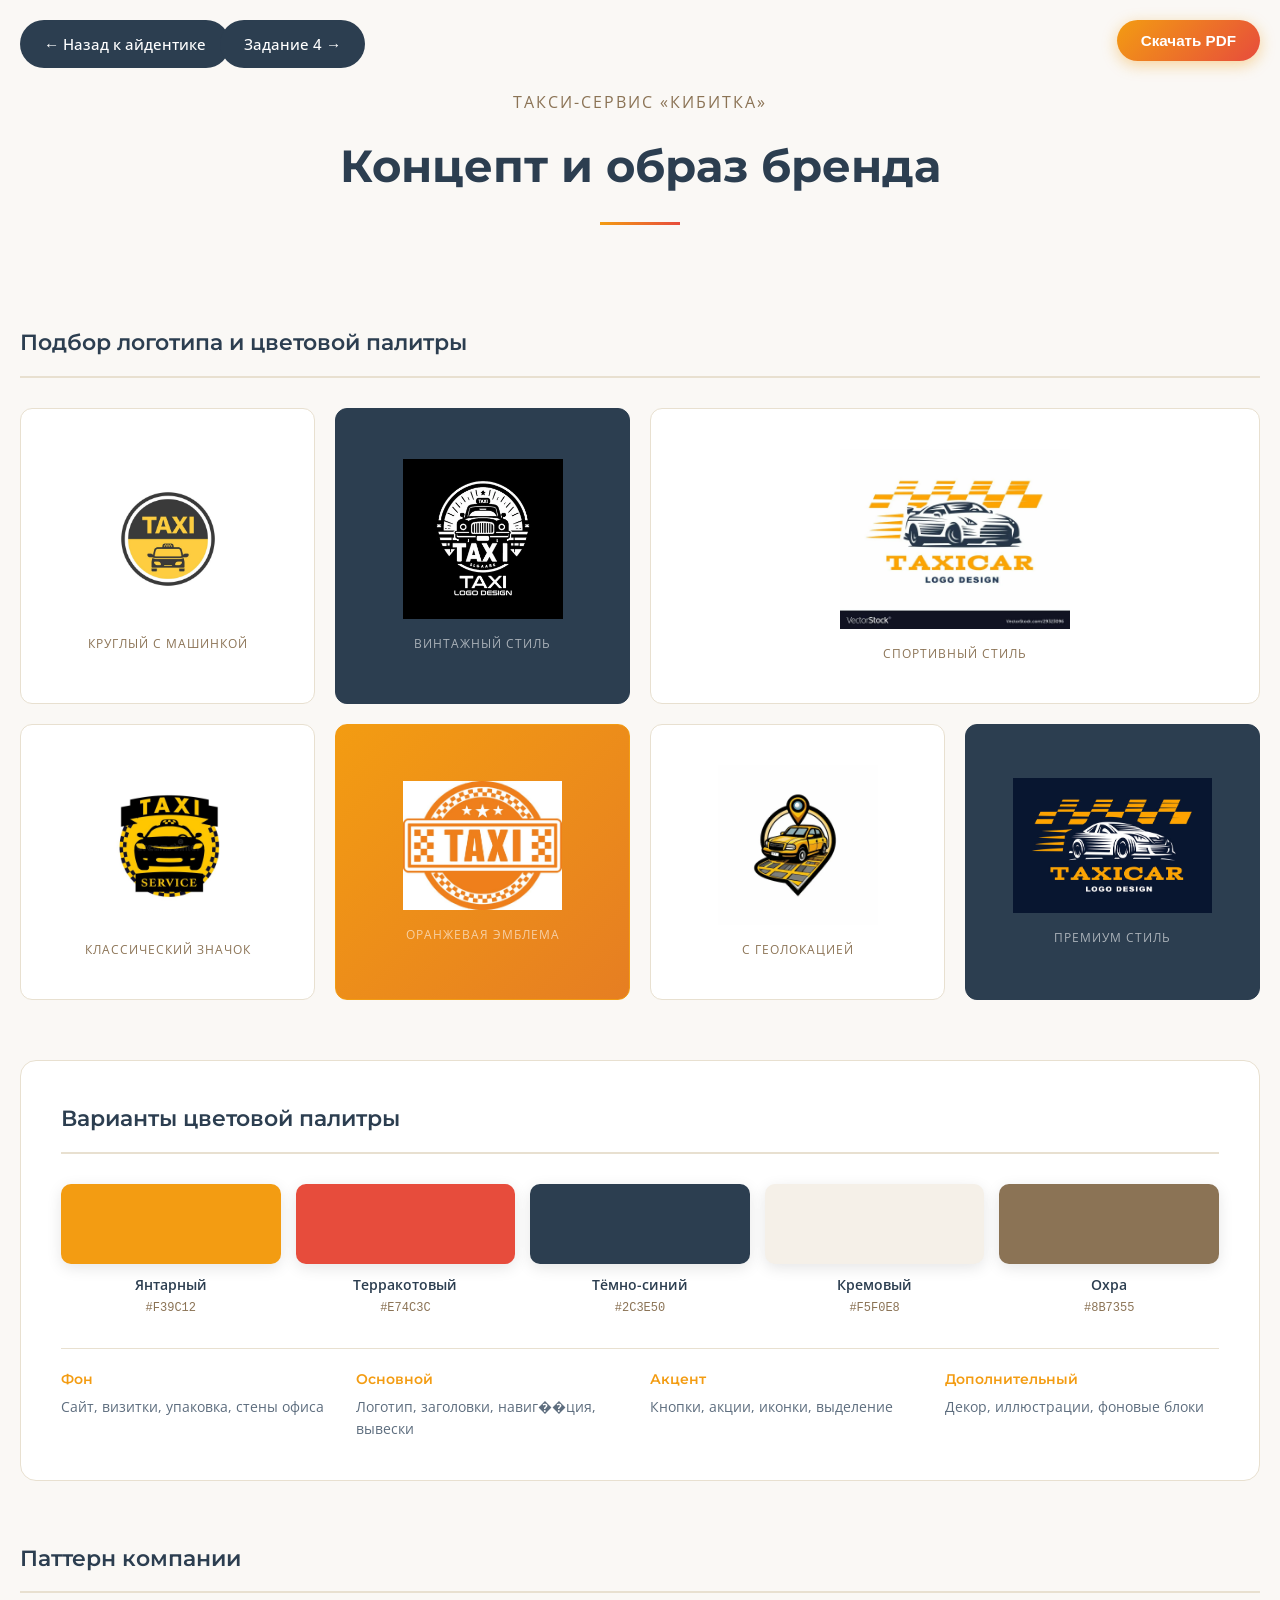
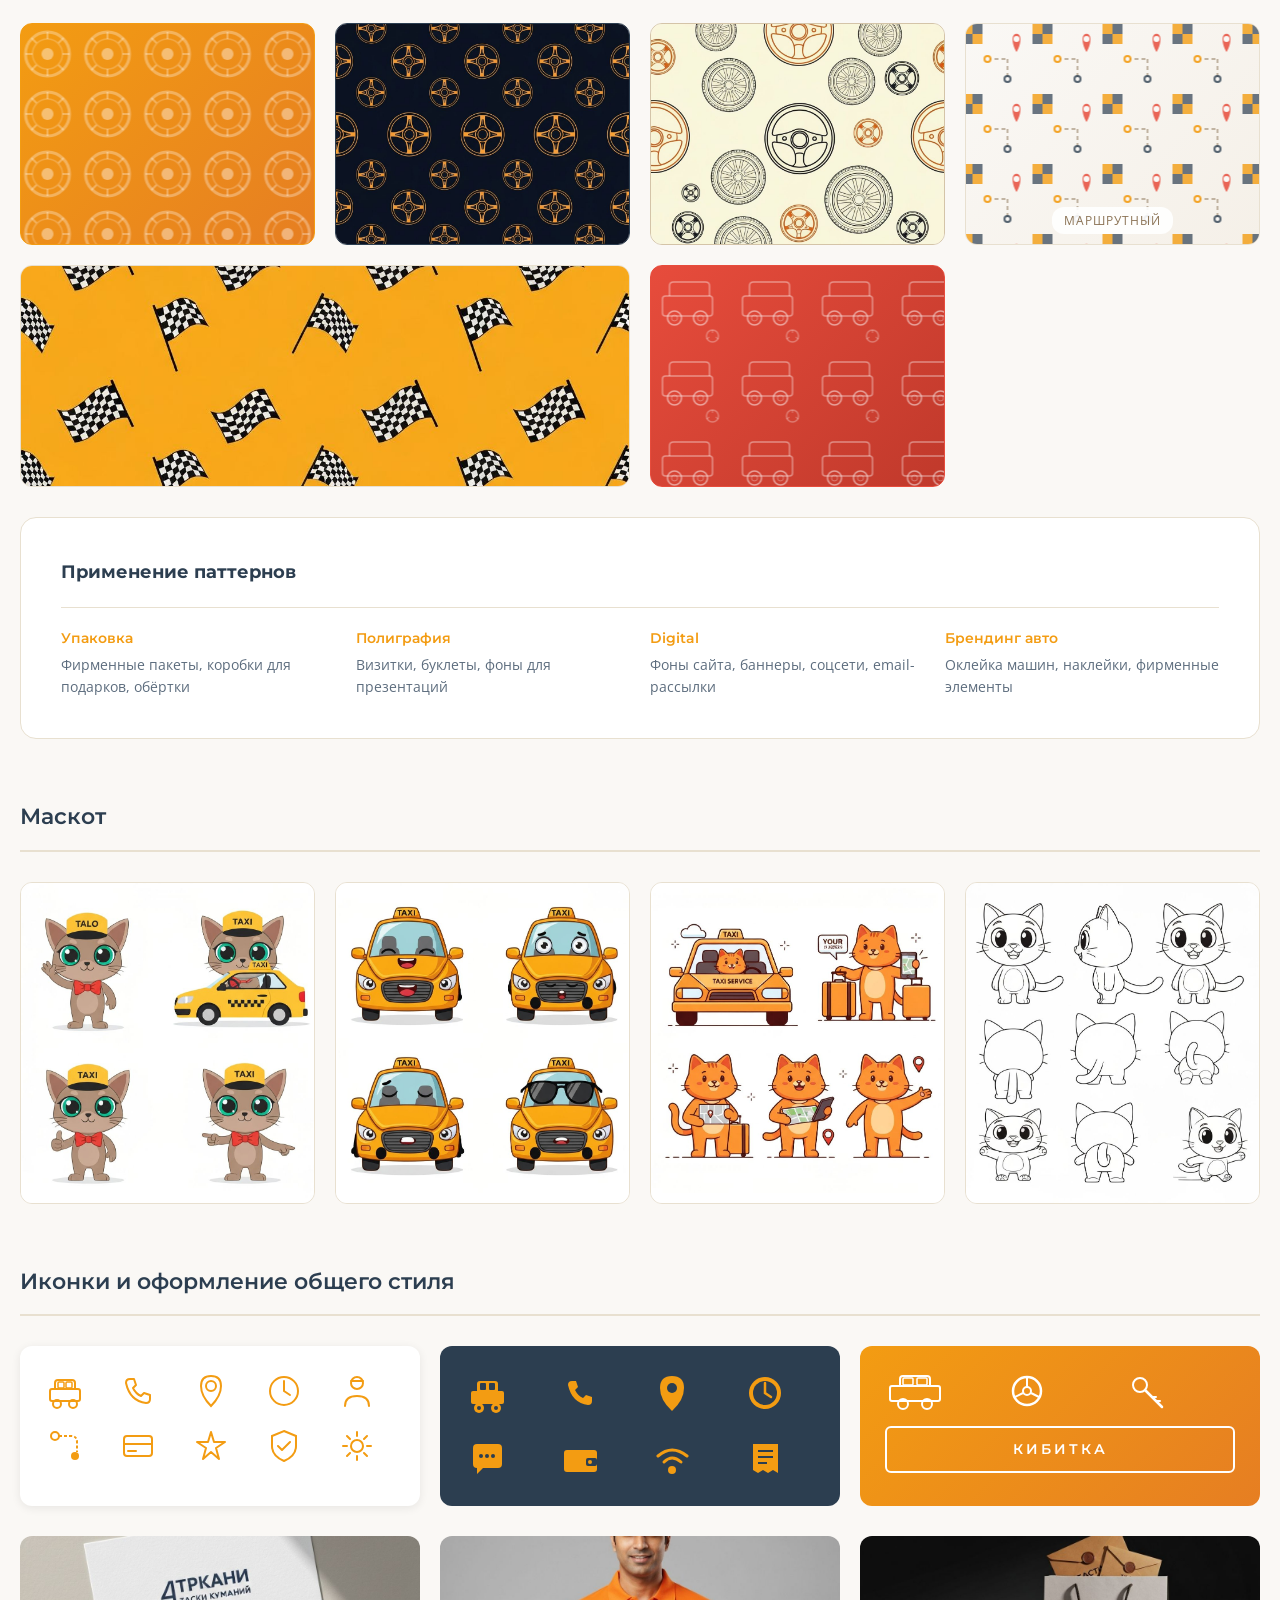
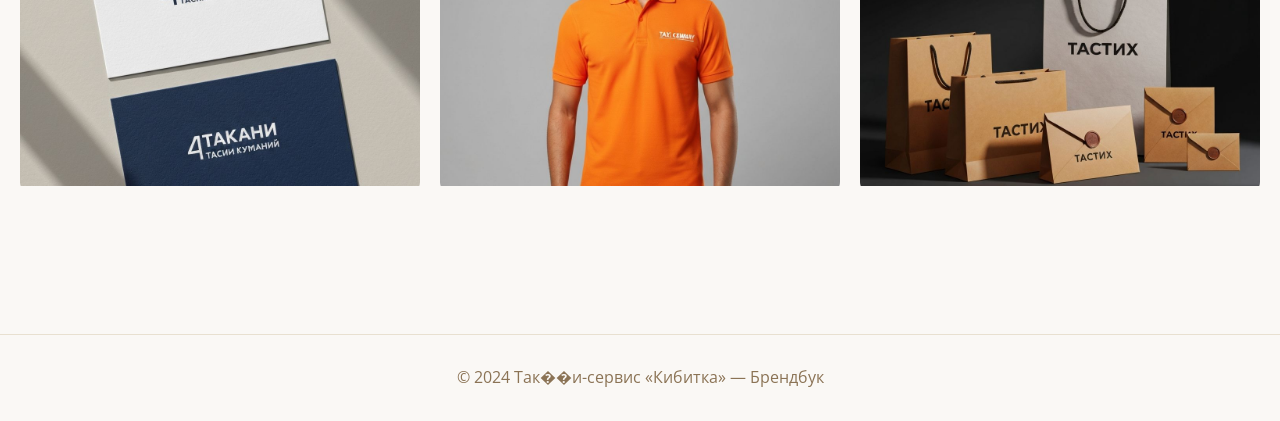
==== commit 954f8924: "feat: update geometric pattern to taxi-themed SVG Replace old image with new SVG pattern featuring t" ====
--- a/public/logo.html
+++ b/public/logo.html
@@ -453,9 +453,37 @@
                     <img src="images/pattern-wheels-v2.jpg" alt="Паттерн с рулями и колёсами" style="width: 100%; height: 220px; object-fit: cover;">
                 </div>
 
-                <!-- Паттерн 4: Геометрические колёса -->
-                <div class="logo-card" style="padding: 0; overflow: hidden;">
-                    <img src="images/pattern-geometric-v2.jpg" alt="Геометрический паттерн с колёсами" style="width: 100%; height: 220px; object-fit: cover;">
+                <!-- Паттерн 4: Такси-шашечки с маркерами -->
+                <div class="logo-card" style="padding: 0; overflow: hidden; background: linear-gradient(135deg, #faf8f5 0%, #f5f0e8 100%);">
+                    <svg width="100%" height="220" viewBox="0 0 300 220" preserveAspectRatio="xMidYMid slice" xmlns="http://www.w3.org/2000/svg">
+                        <defs>
+                            <pattern id="taxiCheckerPattern" x="0" y="0" width="70" height="70" patternUnits="userSpaceOnUse">
+                                <!-- Шашечки такси по диагонали -->
+                                <rect x="0" y="0" width="10" height="10" fill="#f39c12" opacity="0.8"/>
+                                <rect x="10" y="0" width="10" height="10" fill="#2c3e50" opacity="0.7"/>
+                                <rect x="0" y="10" width="10" height="10" fill="#2c3e50" opacity="0.7"/>
+                                <rect x="10" y="10" width="10" height="10" fill="#f39c12" opacity="0.8"/>
+                                
+                                <!-- Маркер геолокации -->
+                                <path d="M50 15 C50 8, 58 8, 58 15 C58 22, 54 28, 54 28 C54 28, 50 22, 50 15" fill="#e74c3c" opacity="0.85"/>
+                                <circle cx="54" cy="15" r="3" fill="#faf8f5"/>
+                                
+                                <!-- Пунктирная линия маршрута -->
+                                <line x1="25" y1="35" x2="45" y2="35" stroke="#8b7355" stroke-width="2" stroke-dasharray="4,3" opacity="0.5"/>
+                                <line x1="45" y1="35" x2="45" y2="55" stroke="#8b7355" stroke-width="2" stroke-dasharray="4,3" opacity="0.5"/>
+                                
+                                <!-- Маленькая точка отправления -->
+                                <circle cx="25" cy="35" r="4" fill="#f39c12" opacity="0.9"/>
+                                <circle cx="25" cy="35" r="2" fill="#faf8f5"/>
+                                
+                                <!-- Маленькая точка прибытия -->
+                                <circle cx="45" cy="55" r="4" fill="#2c3e50" opacity="0.8"/>
+                                <circle cx="45" cy="55" r="2" fill="#faf8f5"/>
+                            </pattern>
+                        </defs>
+                        <rect width="100%" height="100%" fill="url(#taxiCheckerPattern)"/>
+                    </svg>
+                    <span class="logo-label" style="position: absolute; bottom: 10px; background: rgba(255,255,255,0.9); padding: 4px 12px; border-radius: 12px; color: #8b7355;">Маршрутный</span>
                 </div>
 
                 <!-- Паттерн 5: Машинки такси (широкий) -->
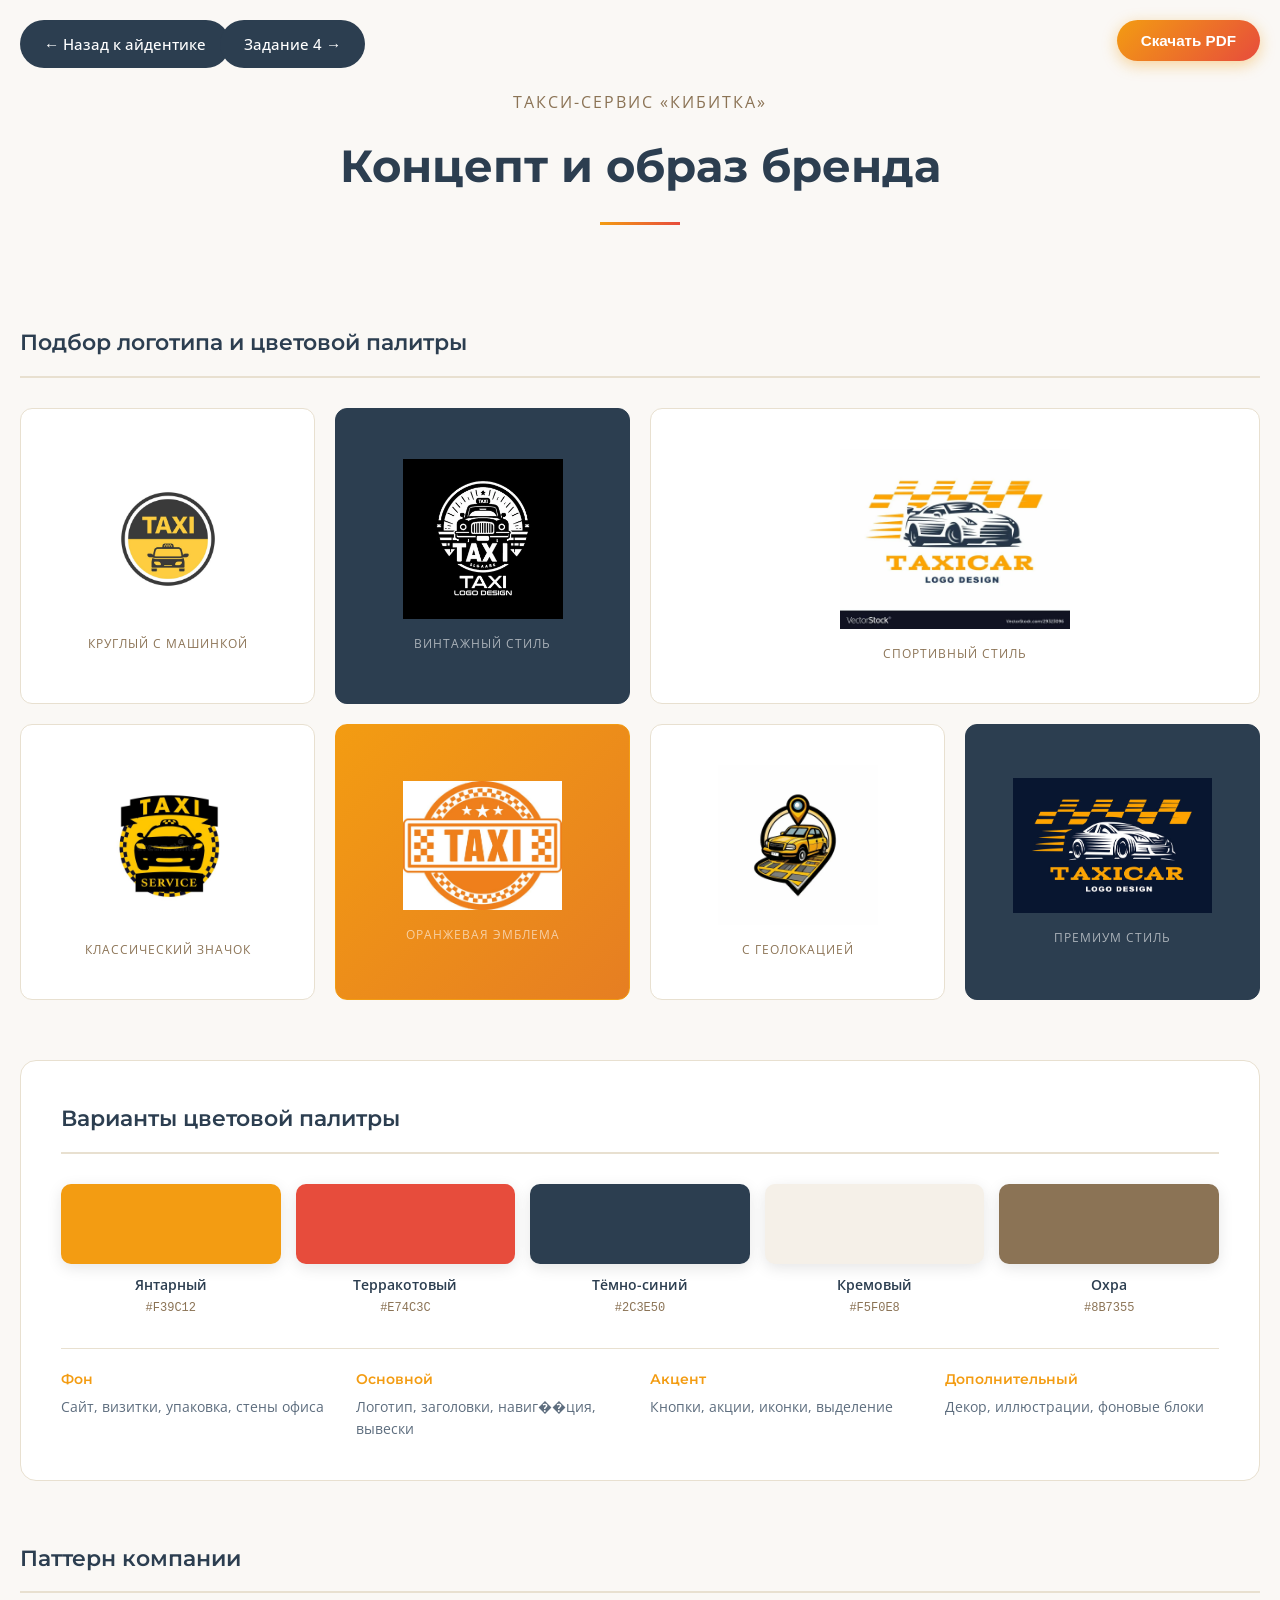
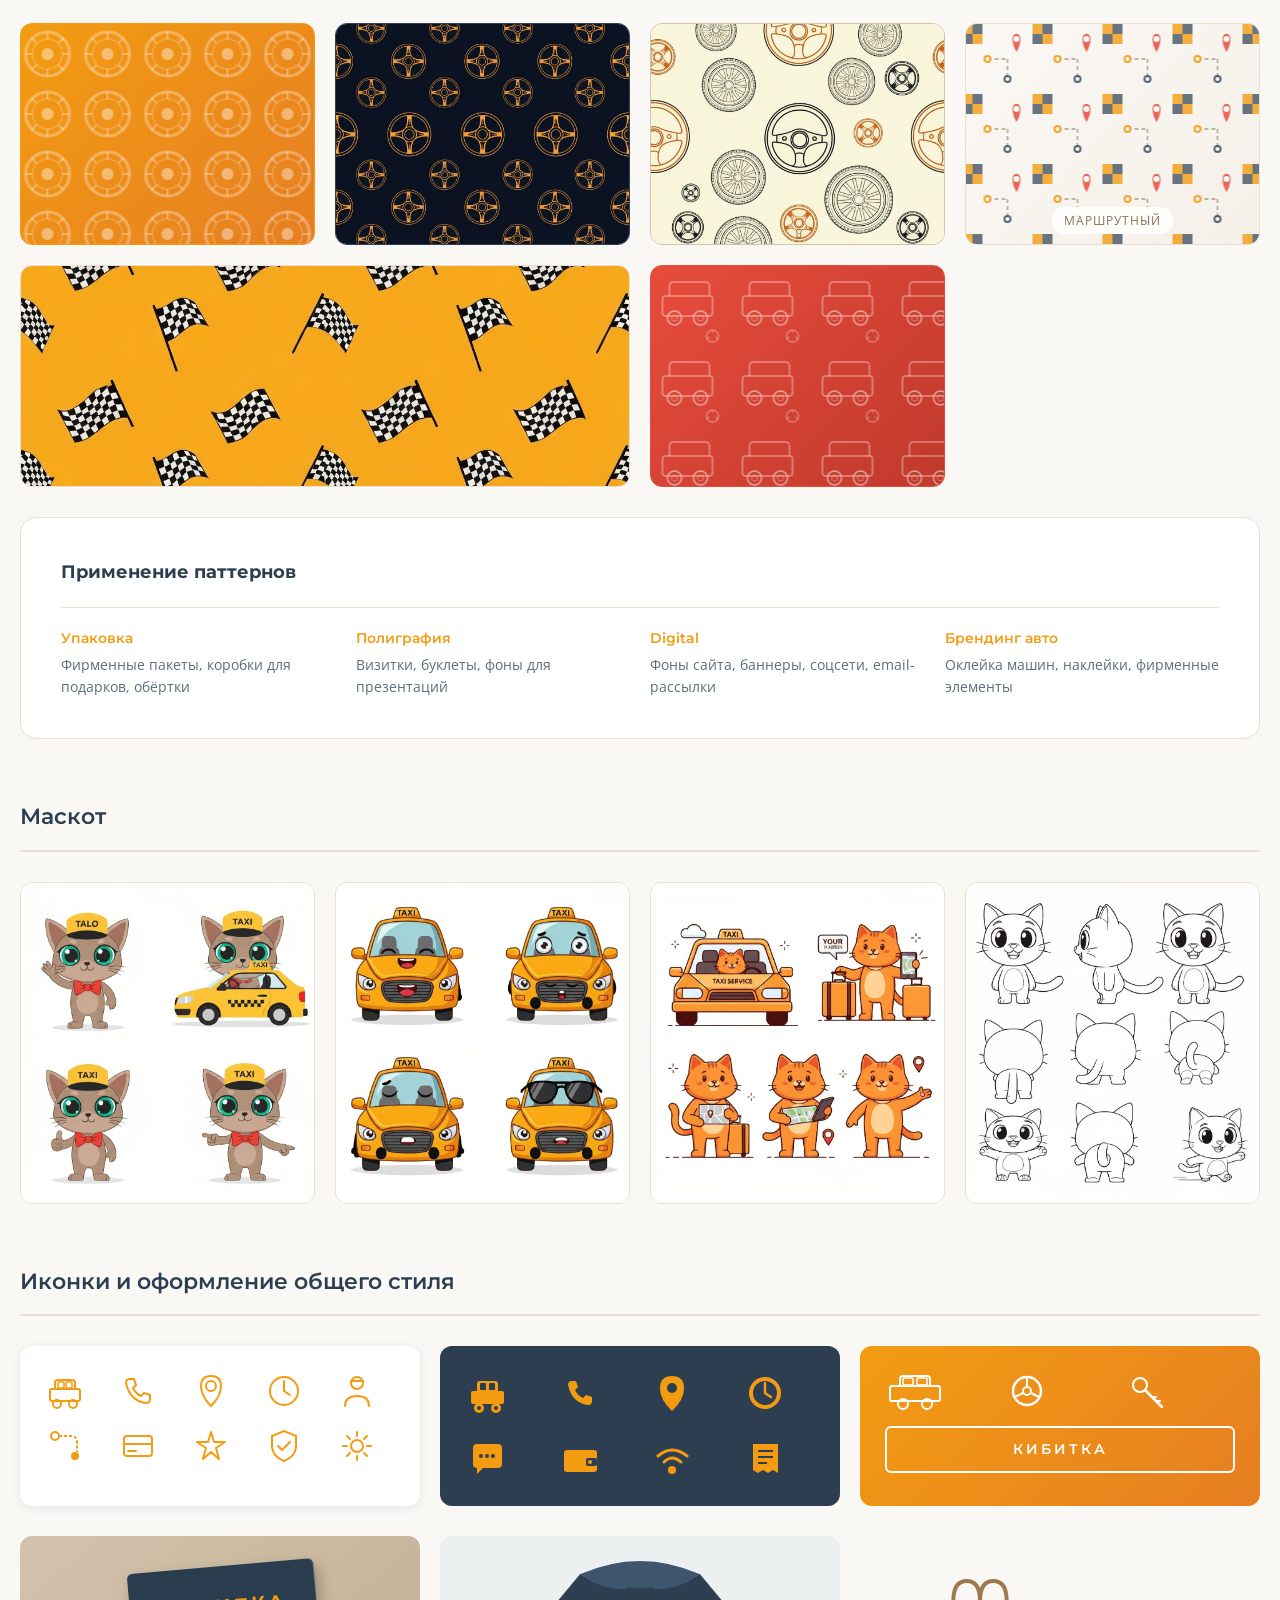
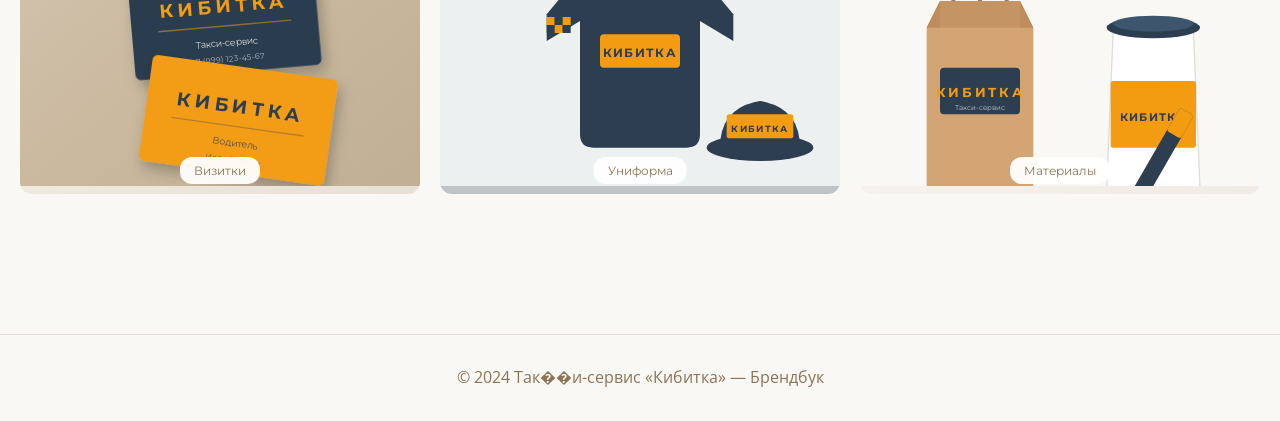
==== commit 59baaec6: "feat: replace branding mockups with SVGs Update branding mockups to SVGs with "КИБИТКА" text" ====
--- a/public/logo.html
+++ b/public/logo.html
@@ -731,21 +731,135 @@
             <div style="display: grid; grid-template-columns: repeat(3, 1fr); gap: 20px;">
                 
                 <!-- Визитки -->
-                <div style="border-radius: 12px; overflow: hidden; min-height: 250px;">
-                    <img src="images/branding-cards.jpg" alt="Визитки Кибитка" style="width: 100%; height: 250px; object-fit: cover;">
+                <div style="border-radius: 12px; overflow: hidden; min-height: 250px; background: linear-gradient(145deg, #f5f0e8 0%, #e8e0d5 100%); position: relative;">
+                    <svg width="100%" height="250" viewBox="0 0 300 250" preserveAspectRatio="xMidYMid slice" xmlns="http://www.w3.org/2000/svg">
+                        <!-- Фон стола -->
+                        <rect width="300" height="250" fill="url(#woodGrain1)"/>
+                        <defs>
+                            <linearGradient id="woodGrain1" x1="0%" y1="0%" x2="100%" y2="100%">
+                                <stop offset="0%" stop-color="#d4c4b0"/>
+                                <stop offset="50%" stop-color="#c9b89d"/>
+                                <stop offset="100%" stop-color="#bfae94"/>
+                            </linearGradient>
+                        </defs>
+                        
+                        <!-- Визитка 1 (основная) -->
+                        <g transform="translate(80, 60) rotate(-5)">
+                            <rect width="140" height="80" rx="4" fill="#2c3e50" filter="url(#cardShadow1)"/>
+                            <text x="70" y="35" font-family="Montserrat, sans-serif" font-size="14" font-weight="700" fill="#f39c12" text-anchor="middle" letter-spacing="3">КИБИТКА</text>
+                            <line x1="20" y1="45" x2="120" y2="45" stroke="#f39c12" stroke-width="1" opacity="0.5"/>
+                            <text x="70" y="60" font-family="Montserrat, sans-serif" font-size="7" fill="#fff" text-anchor="middle" opacity="0.8">Такси-сервис</text>
+                            <text x="70" y="72" font-family="Montserrat, sans-serif" font-size="6" fill="#fff" text-anchor="middle" opacity="0.6">+7 (999) 123-45-67</text>
+                        </g>
+                        
+                        <!-- Визитка 2 (под углом) -->
+                        <g transform="translate(100, 120) rotate(8)">
+                            <rect width="140" height="80" rx="4" fill="#f39c12" filter="url(#cardShadow1)"/>
+                            <text x="70" y="35" font-family="Montserrat, sans-serif" font-size="14" font-weight="700" fill="#2c3e50" text-anchor="middle" letter-spacing="3">КИБИТКА</text>
+                            <line x1="20" y1="45" x2="120" y2="45" stroke="#2c3e50" stroke-width="1" opacity="0.3"/>
+                            <text x="70" y="60" font-family="Montserrat, sans-serif" font-size="7" fill="#2c3e50" text-anchor="middle" opacity="0.8">Водитель</text>
+                            <text x="70" y="72" font-family="Montserrat, sans-serif" font-size="6" fill="#2c3e50" text-anchor="middle" opacity="0.7">Иван Петров</text>
+                        </g>
+                        
+                        <defs>
+                            <filter id="cardShadow1" x="-20%" y="-20%" width="140%" height="140%">
+                                <feDropShadow dx="3" dy="5" stdDeviation="5" flood-opacity="0.25"/>
+                            </filter>
+                        </defs>
+                    </svg>
+                    <span style="position: absolute; bottom: 10px; left: 50%; transform: translateX(-50%); background: rgba(255,255,255,0.95); padding: 4px 14px; border-radius: 12px; font-family: 'Montserrat', sans-serif; font-size: 12px; color: #8b7355;">Визитки</span>
                 </div>
                 
                 <!-- Униформа -->
-                <div style="border-radius: 12px; overflow: hidden; min-height: 250px;">
-                    <img src="images/branding-uniform.jpg" alt="Униформа Кибитка" style="width: 100%; height: 250px; object-fit: cover;">
+                <div style="border-radius: 12px; overflow: hidden; min-height: 250px; background: linear-gradient(180deg, #ecf0f1 0%, #bdc3c7 100%); position: relative;">
+                    <svg width="100%" height="250" viewBox="0 0 300 250" preserveAspectRatio="xMidYMid slice" xmlns="http://www.w3.org/2000/svg">
+                        <!-- Фон -->
+                        <rect width="300" height="250" fill="#ecf0f1"/>
+                        
+                        <!-- Поло/футболка -->
+                        <g transform="translate(75, 20)">
+                            <!-- Тело футболки -->
+                            <path d="M30 40 L30 160 Q30 170 40 170 L110 170 Q120 170 120 160 L120 40" fill="#2c3e50"/>
+                            <!-- Рукава -->
+                            <path d="M30 40 L5 70 L5 90 L30 75" fill="#2c3e50"/>
+                            <path d="M120 40 L145 70 L145 90 L120 75" fill="#2c3e50"/>
+                            <!-- Воротник поло -->
+                            <path d="M30 40 Q75 20 120 40 Q100 55 75 50 Q50 55 30 40" fill="#3d566e"/>
+                            <path d="M65 50 L65 80 L85 80 L85 50" fill="#2c3e50"/>
+                            
+                            <!-- Логотип на груди -->
+                            <rect x="45" y="85" width="60" height="25" rx="3" fill="#f39c12"/>
+                            <text x="75" y="102" font-family="Montserrat, sans-serif" font-size="9" font-weight="700" fill="#2c3e50" text-anchor="middle" letter-spacing="1">КИБИТКА</text>
+                            
+                            <!-- Шашечки такси на рукаве -->
+                            <g transform="translate(5, 72)">
+                                <rect x="0" y="0" width="6" height="6" fill="#f39c12"/>
+                                <rect x="6" y="0" width="6" height="6" fill="#2c3e50"/>
+                                <rect x="12" y="0" width="6" height="6" fill="#f39c12"/>
+                                <rect x="0" y="6" width="6" height="6" fill="#2c3e50"/>
+                                <rect x="6" y="6" width="6" height="6" fill="#f39c12"/>
+                                <rect x="12" y="6" width="6" height="6" fill="#2c3e50"/>
+                            </g>
+                        </g>
+                        
+                        <!-- Кепка сбоку -->
+                        <g transform="translate(200, 140)">
+                            <ellipse cx="40" cy="50" rx="40" ry="10" fill="#2c3e50"/>
+                            <path d="M10 50 Q10 20 40 15 Q70 20 70 50" fill="#2c3e50"/>
+                            <rect x="15" y="25" width="50" height="18" rx="2" fill="#f39c12"/>
+                            <text x="40" y="38" font-family="Montserrat, sans-serif" font-size="7" font-weight="700" fill="#2c3e50" text-anchor="middle" letter-spacing="1">КИБИТКА</text>
+                        </g>
+                    </svg>
+                    <span style="position: absolute; bottom: 10px; left: 50%; transform: translateX(-50%); background: rgba(255,255,255,0.95); padding: 4px 14px; border-radius: 12px; font-family: 'Montserrat', sans-serif; font-size: 12px; color: #8b7355;">Униформа</span>
                 </div>
                 
                 <!-- Пакеты и материалы -->
-                <div style="border-radius: 12px; overflow: hidden; min-height: 250px;">
-                    <img src="images/branding-bags.jpg" alt="Пакеты и материалы Кибитка" style="width: 100%; height: 250px; object-fit: cover;">
-                </div>
+                <div style="border-radius: 12px; overflow: hidden; min-height: 250px; background: linear-gradient(145deg, #faf8f5 0%, #f0ebe3 100%); position: relative;">
+                    <svg width="100%" height="250" viewBox="0 0 300 250" preserveAspectRatio="xMidYMid slice" xmlns="http://www.w3.org/2000/svg">
+                        <!-- Фон -->
+                        <rect width="300" height="250" fill="#faf8f5"/>
+                        
+                        <!-- Бумажный пакет -->
+                        <g transform="translate(30, 40)">
+                            <!-- Тело пакета -->
+                            <path d="M20 60 L20 180 L100 180 L100 60 L90 40 L30 40 Z" fill="#d4a574"/>
+                            <path d="M20 60 L30 40 L90 40 L100 60 Z" fill="#c49464"/>
+                            <!-- Сгиб пакета -->
+                            <path d="M30 40 L30 60 L20 60" fill="#bc8654" opacity="0.5"/>
+                            <path d="M90 40 L90 60 L100 60" fill="#bc8654" opacity="0.5"/>
+                            
+                            <!-- Логотип на пакете -->
+                            <rect x="30" y="90" width="60" height="35" rx="3" fill="#2c3e50"/>
+                            <text x="60" y="112" font-family="Montserrat, sans-serif" font-size="10" font-weight="700" fill="#f39c12" text-anchor="middle" letter-spacing="2">КИБИТКА</text>
+                            <text x="60" y="122" font-family="Montserrat, sans-serif" font-size="5" fill="#fff" text-anchor="middle" opacity="0.7">Такси-сервис</text>
+                            
+                            <!-- Ручки -->
+                            <path d="M40 40 Q40 25 50 25 Q60 25 60 40" stroke="#a07850" stroke-width="3" fill="none"/>
+                            <path d="M60 40 Q60 25 70 25 Q80 25 80 40" stroke="#a07850" stroke-width="3" fill="none"/>
+                        </g>
+                        
+                        <!-- Стаканчик кофе -->
+                        <g transform="translate(160, 80)">
+                            <path d="M30 20 L25 140 Q25 150 40 150 L80 150 Q95 150 95 140 L90 20 Z" fill="#fff" stroke="#ddd" stroke-width="1"/>
+                            <!-- Крышка -->
+                            <ellipse cx="60" cy="20" rx="35" ry="8" fill="#2c3e50"/>
+                            <ellipse cx="60" cy="17" rx="30" ry="6" fill="#3d566e"/>
+                            <!-- Рукав -->
+                            <rect x="28" y="60" width="64" height="50" rx="2" fill="#f39c12"/>
+                            <text x="60" y="90" font-family="Montserrat, sans-serif" font-size="8" font-weight="700" fill="#2c3e50" text-anchor="middle" letter-spacing="1">КИБИТКА</text>
+                        </g>
+                        
+                        <!-- Ручка/карандаш -->
+                        <g transform="translate(240, 160) rotate(30)">
+                            <rect x="0" y="0" width="12" height="80" rx="2" fill="#2c3e50"/>
+                            <rect x="0" y="0" width="12" height="20" rx="2" fill="#f39c12"/>
+                            <polygon points="0,80 12,80 6,95" fill="#ddd"/>
+                        </g>
+                    </svg>
+                    <span style="position: absolute; bottom: 10px; left: 50%; transform: translateX(-50%); background: rgba(255,255,255,0.95); padding: 4px 14px; border-radius: 12px; font-family: 'Montserrat', sans-serif; font-size: 12px; color: #8b7355;">Материалы</span>
                 </div>
             </div>
+        </div>
         </section>
 
         <footer class="footer">
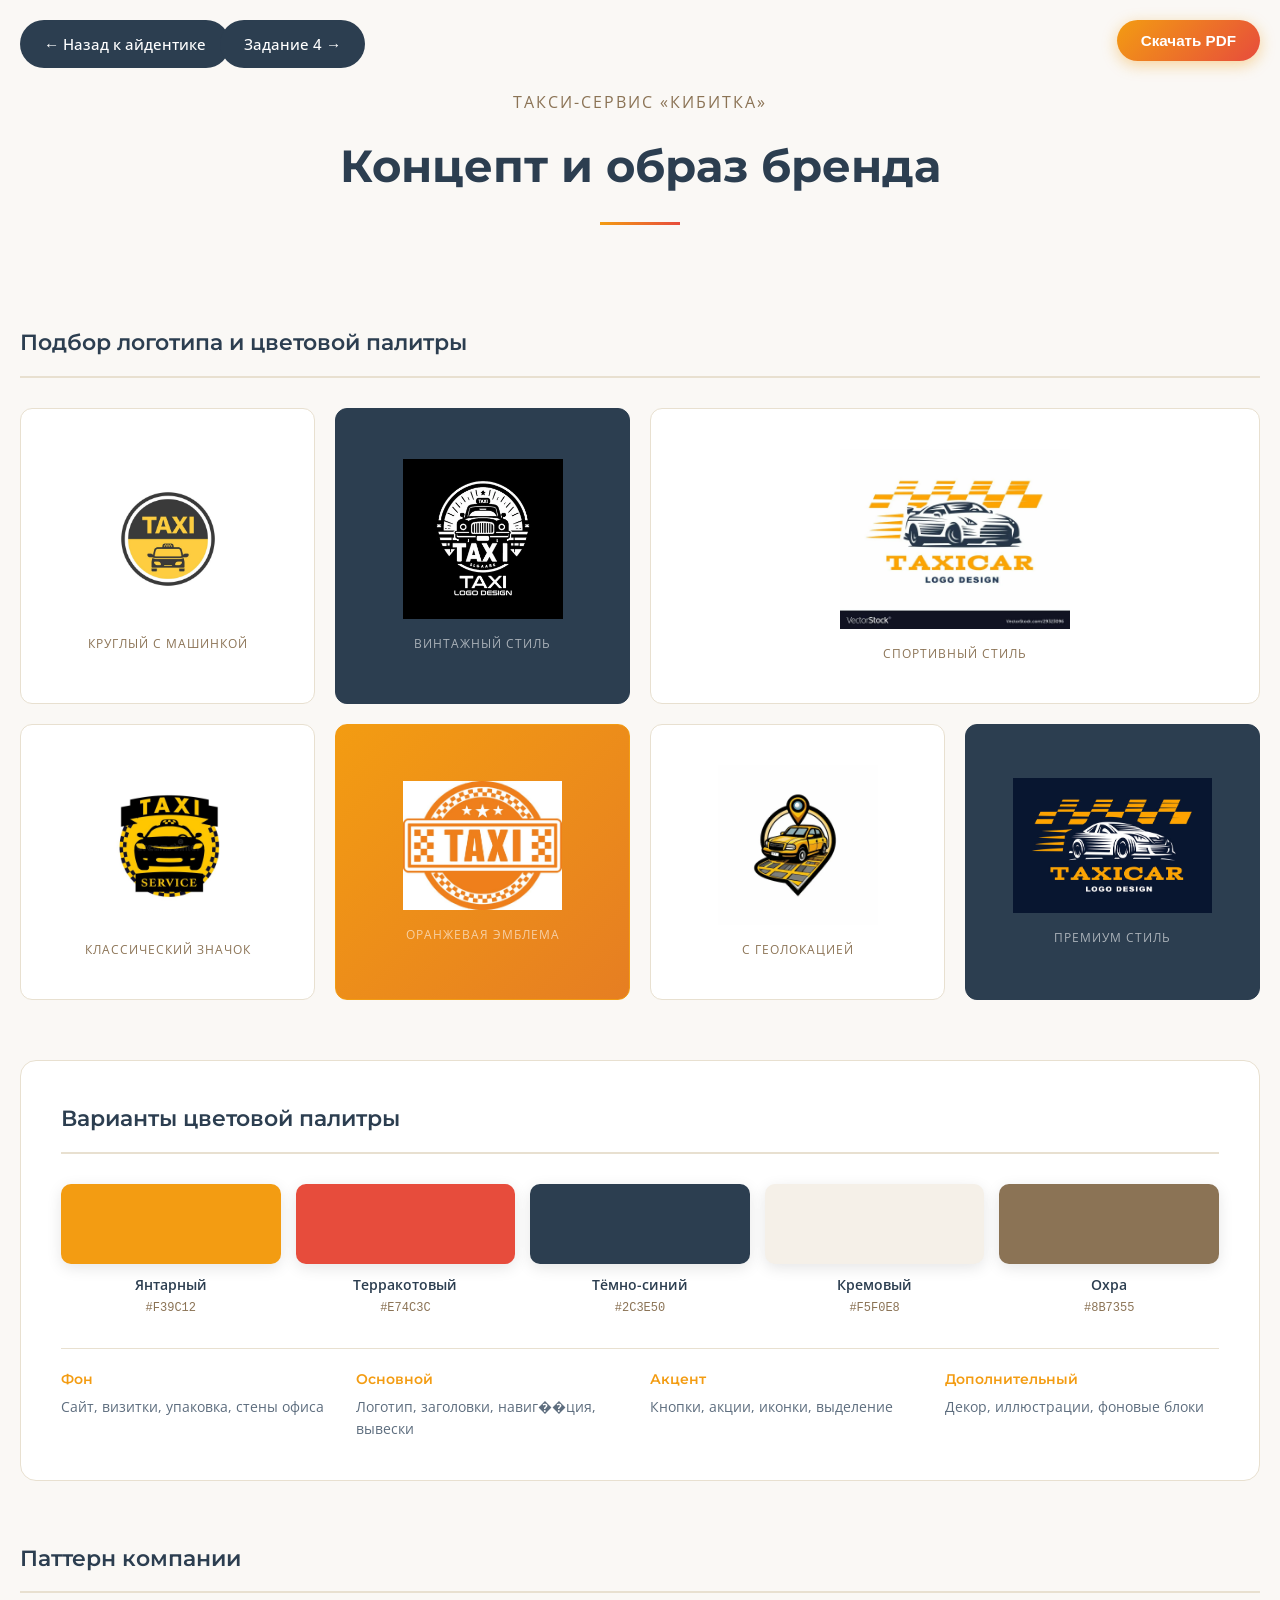
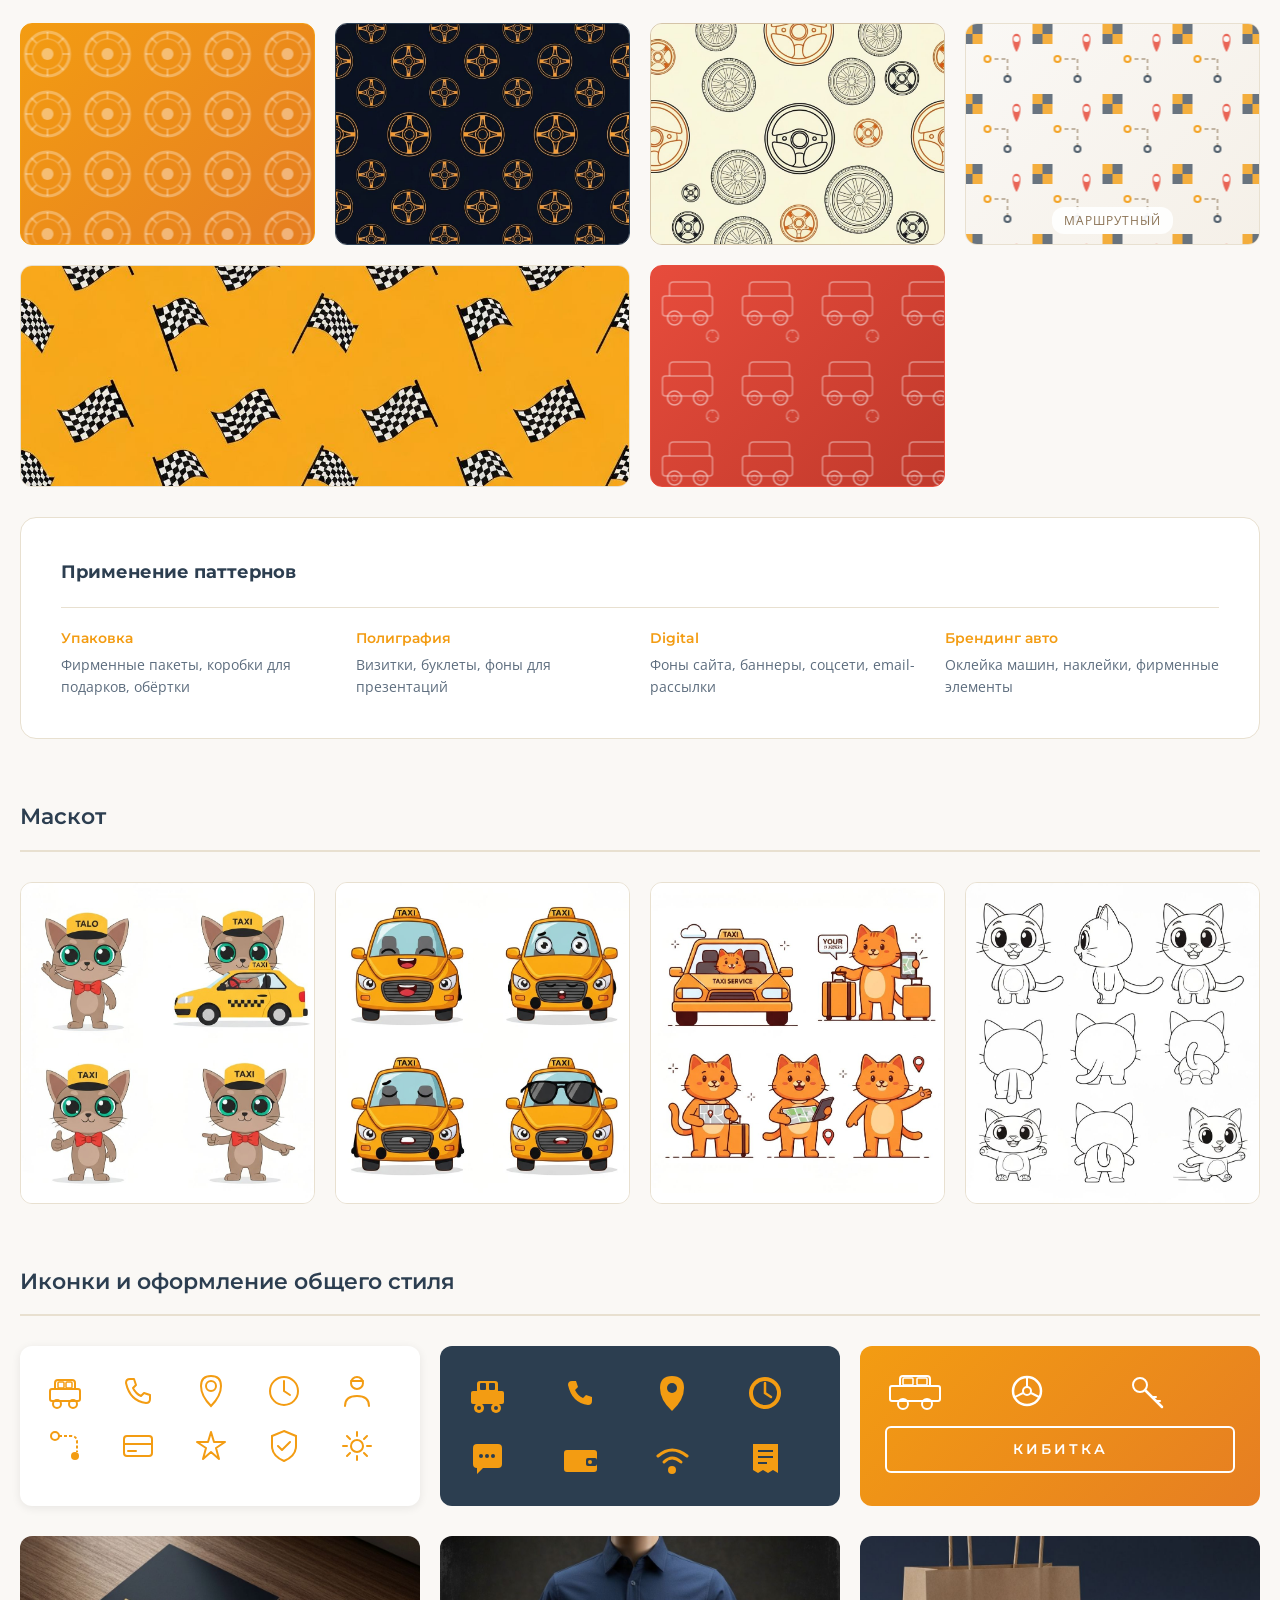
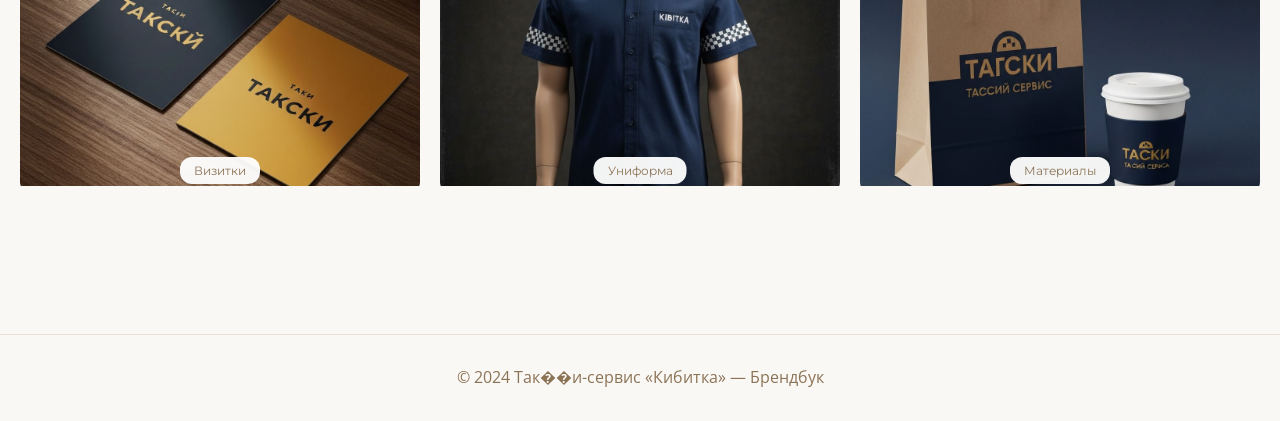
==== commit 258de7e1: "feat: add branded imagery for general style section Add realistic photos of branded materials replac" ====
--- a/public/logo.html
+++ b/public/logo.html
@@ -731,131 +731,20 @@
             <div style="display: grid; grid-template-columns: repeat(3, 1fr); gap: 20px;">
                 
                 <!-- Визитки -->
-                <div style="border-radius: 12px; overflow: hidden; min-height: 250px; background: linear-gradient(145deg, #f5f0e8 0%, #e8e0d5 100%); position: relative;">
-                    <svg width="100%" height="250" viewBox="0 0 300 250" preserveAspectRatio="xMidYMid slice" xmlns="http://www.w3.org/2000/svg">
-                        <!-- Фон стола -->
-                        <rect width="300" height="250" fill="url(#woodGrain1)"/>
-                        <defs>
-                            <linearGradient id="woodGrain1" x1="0%" y1="0%" x2="100%" y2="100%">
-                                <stop offset="0%" stop-color="#d4c4b0"/>
-                                <stop offset="50%" stop-color="#c9b89d"/>
-                                <stop offset="100%" stop-color="#bfae94"/>
-                            </linearGradient>
-                        </defs>
-                        
-                        <!-- Визитка 1 (основная) -->
-                        <g transform="translate(80, 60) rotate(-5)">
-                            <rect width="140" height="80" rx="4" fill="#2c3e50" filter="url(#cardShadow1)"/>
-                            <text x="70" y="35" font-family="Montserrat, sans-serif" font-size="14" font-weight="700" fill="#f39c12" text-anchor="middle" letter-spacing="3">КИБИТКА</text>
-                            <line x1="20" y1="45" x2="120" y2="45" stroke="#f39c12" stroke-width="1" opacity="0.5"/>
-                            <text x="70" y="60" font-family="Montserrat, sans-serif" font-size="7" fill="#fff" text-anchor="middle" opacity="0.8">Такси-сервис</text>
-                            <text x="70" y="72" font-family="Montserrat, sans-serif" font-size="6" fill="#fff" text-anchor="middle" opacity="0.6">+7 (999) 123-45-67</text>
-                        </g>
-                        
-                        <!-- Визитка 2 (под углом) -->
-                        <g transform="translate(100, 120) rotate(8)">
-                            <rect width="140" height="80" rx="4" fill="#f39c12" filter="url(#cardShadow1)"/>
-                            <text x="70" y="35" font-family="Montserrat, sans-serif" font-size="14" font-weight="700" fill="#2c3e50" text-anchor="middle" letter-spacing="3">КИБИТКА</text>
-                            <line x1="20" y1="45" x2="120" y2="45" stroke="#2c3e50" stroke-width="1" opacity="0.3"/>
-                            <text x="70" y="60" font-family="Montserrat, sans-serif" font-size="7" fill="#2c3e50" text-anchor="middle" opacity="0.8">Водитель</text>
-                            <text x="70" y="72" font-family="Montserrat, sans-serif" font-size="6" fill="#2c3e50" text-anchor="middle" opacity="0.7">Иван Петров</text>
-                        </g>
-                        
-                        <defs>
-                            <filter id="cardShadow1" x="-20%" y="-20%" width="140%" height="140%">
-                                <feDropShadow dx="3" dy="5" stdDeviation="5" flood-opacity="0.25"/>
-                            </filter>
-                        </defs>
-                    </svg>
+                <div style="border-radius: 12px; overflow: hidden; min-height: 250px; position: relative;">
+                    <img src="images/branding-cards-kibitka.jpg" alt="Визитки КИБИТКА" style="width: 100%; height: 250px; object-fit: cover;">
                     <span style="position: absolute; bottom: 10px; left: 50%; transform: translateX(-50%); background: rgba(255,255,255,0.95); padding: 4px 14px; border-radius: 12px; font-family: 'Montserrat', sans-serif; font-size: 12px; color: #8b7355;">Визитки</span>
                 </div>
                 
                 <!-- Униформа -->
-                <div style="border-radius: 12px; overflow: hidden; min-height: 250px; background: linear-gradient(180deg, #ecf0f1 0%, #bdc3c7 100%); position: relative;">
-                    <svg width="100%" height="250" viewBox="0 0 300 250" preserveAspectRatio="xMidYMid slice" xmlns="http://www.w3.org/2000/svg">
-                        <!-- Фон -->
-                        <rect width="300" height="250" fill="#ecf0f1"/>
-                        
-                        <!-- Поло/футболка -->
-                        <g transform="translate(75, 20)">
-                            <!-- Тело футболки -->
-                            <path d="M30 40 L30 160 Q30 170 40 170 L110 170 Q120 170 120 160 L120 40" fill="#2c3e50"/>
-                            <!-- Рукава -->
-                            <path d="M30 40 L5 70 L5 90 L30 75" fill="#2c3e50"/>
-                            <path d="M120 40 L145 70 L145 90 L120 75" fill="#2c3e50"/>
-                            <!-- Воротник поло -->
-                            <path d="M30 40 Q75 20 120 40 Q100 55 75 50 Q50 55 30 40" fill="#3d566e"/>
-                            <path d="M65 50 L65 80 L85 80 L85 50" fill="#2c3e50"/>
-                            
-                            <!-- Логотип на груди -->
-                            <rect x="45" y="85" width="60" height="25" rx="3" fill="#f39c12"/>
-                            <text x="75" y="102" font-family="Montserrat, sans-serif" font-size="9" font-weight="700" fill="#2c3e50" text-anchor="middle" letter-spacing="1">КИБИТКА</text>
-                            
-                            <!-- Шашечки такси на рукаве -->
-                            <g transform="translate(5, 72)">
-                                <rect x="0" y="0" width="6" height="6" fill="#f39c12"/>
-                                <rect x="6" y="0" width="6" height="6" fill="#2c3e50"/>
-                                <rect x="12" y="0" width="6" height="6" fill="#f39c12"/>
-                                <rect x="0" y="6" width="6" height="6" fill="#2c3e50"/>
-                                <rect x="6" y="6" width="6" height="6" fill="#f39c12"/>
-                                <rect x="12" y="6" width="6" height="6" fill="#2c3e50"/>
-                            </g>
-                        </g>
-                        
-                        <!-- Кепка сбоку -->
-                        <g transform="translate(200, 140)">
-                            <ellipse cx="40" cy="50" rx="40" ry="10" fill="#2c3e50"/>
-                            <path d="M10 50 Q10 20 40 15 Q70 20 70 50" fill="#2c3e50"/>
-                            <rect x="15" y="25" width="50" height="18" rx="2" fill="#f39c12"/>
-                            <text x="40" y="38" font-family="Montserrat, sans-serif" font-size="7" font-weight="700" fill="#2c3e50" text-anchor="middle" letter-spacing="1">КИБИТКА</text>
-                        </g>
-                    </svg>
+                <div style="border-radius: 12px; overflow: hidden; min-height: 250px; position: relative;">
+                    <img src="images/branding-uniform-kibitka.jpg" alt="Униформа КИБИТКА" style="width: 100%; height: 250px; object-fit: cover;">
                     <span style="position: absolute; bottom: 10px; left: 50%; transform: translateX(-50%); background: rgba(255,255,255,0.95); padding: 4px 14px; border-radius: 12px; font-family: 'Montserrat', sans-serif; font-size: 12px; color: #8b7355;">Униформа</span>
                 </div>
                 
                 <!-- Пакеты и материалы -->
-                <div style="border-radius: 12px; overflow: hidden; min-height: 250px; background: linear-gradient(145deg, #faf8f5 0%, #f0ebe3 100%); position: relative;">
-                    <svg width="100%" height="250" viewBox="0 0 300 250" preserveAspectRatio="xMidYMid slice" xmlns="http://www.w3.org/2000/svg">
-                        <!-- Фон -->
-                        <rect width="300" height="250" fill="#faf8f5"/>
-                        
-                        <!-- Бумажный пакет -->
-                        <g transform="translate(30, 40)">
-                            <!-- Тело пакета -->
-                            <path d="M20 60 L20 180 L100 180 L100 60 L90 40 L30 40 Z" fill="#d4a574"/>
-                            <path d="M20 60 L30 40 L90 40 L100 60 Z" fill="#c49464"/>
-                            <!-- Сгиб пакета -->
-                            <path d="M30 40 L30 60 L20 60" fill="#bc8654" opacity="0.5"/>
-                            <path d="M90 40 L90 60 L100 60" fill="#bc8654" opacity="0.5"/>
-                            
-                            <!-- Логотип на пакете -->
-                            <rect x="30" y="90" width="60" height="35" rx="3" fill="#2c3e50"/>
-                            <text x="60" y="112" font-family="Montserrat, sans-serif" font-size="10" font-weight="700" fill="#f39c12" text-anchor="middle" letter-spacing="2">КИБИТКА</text>
-                            <text x="60" y="122" font-family="Montserrat, sans-serif" font-size="5" fill="#fff" text-anchor="middle" opacity="0.7">Такси-сервис</text>
-                            
-                            <!-- Ручки -->
-                            <path d="M40 40 Q40 25 50 25 Q60 25 60 40" stroke="#a07850" stroke-width="3" fill="none"/>
-                            <path d="M60 40 Q60 25 70 25 Q80 25 80 40" stroke="#a07850" stroke-width="3" fill="none"/>
-                        </g>
-                        
-                        <!-- Стаканчик кофе -->
-                        <g transform="translate(160, 80)">
-                            <path d="M30 20 L25 140 Q25 150 40 150 L80 150 Q95 150 95 140 L90 20 Z" fill="#fff" stroke="#ddd" stroke-width="1"/>
-                            <!-- Крышка -->
-                            <ellipse cx="60" cy="20" rx="35" ry="8" fill="#2c3e50"/>
-                            <ellipse cx="60" cy="17" rx="30" ry="6" fill="#3d566e"/>
-                            <!-- Рукав -->
-                            <rect x="28" y="60" width="64" height="50" rx="2" fill="#f39c12"/>
-                            <text x="60" y="90" font-family="Montserrat, sans-serif" font-size="8" font-weight="700" fill="#2c3e50" text-anchor="middle" letter-spacing="1">КИБИТКА</text>
-                        </g>
-                        
-                        <!-- Ручка/карандаш -->
-                        <g transform="translate(240, 160) rotate(30)">
-                            <rect x="0" y="0" width="12" height="80" rx="2" fill="#2c3e50"/>
-                            <rect x="0" y="0" width="12" height="20" rx="2" fill="#f39c12"/>
-                            <polygon points="0,80 12,80 6,95" fill="#ddd"/>
-                        </g>
-                    </svg>
+                <div style="border-radius: 12px; overflow: hidden; min-height: 250px; position: relative;">
+                    <img src="images/branding-materials-kibitka.jpg" alt="Брендированные материалы КИБИТКА" style="width: 100%; height: 250px; object-fit: cover;">
                     <span style="position: absolute; bottom: 10px; left: 50%; transform: translateX(-50%); background: rgba(255,255,255,0.95); padding: 4px 14px; border-radius: 12px; font-family: 'Montserrat', sans-serif; font-size: 12px; color: #8b7355;">Материалы</span>
                 </div>
             </div>
